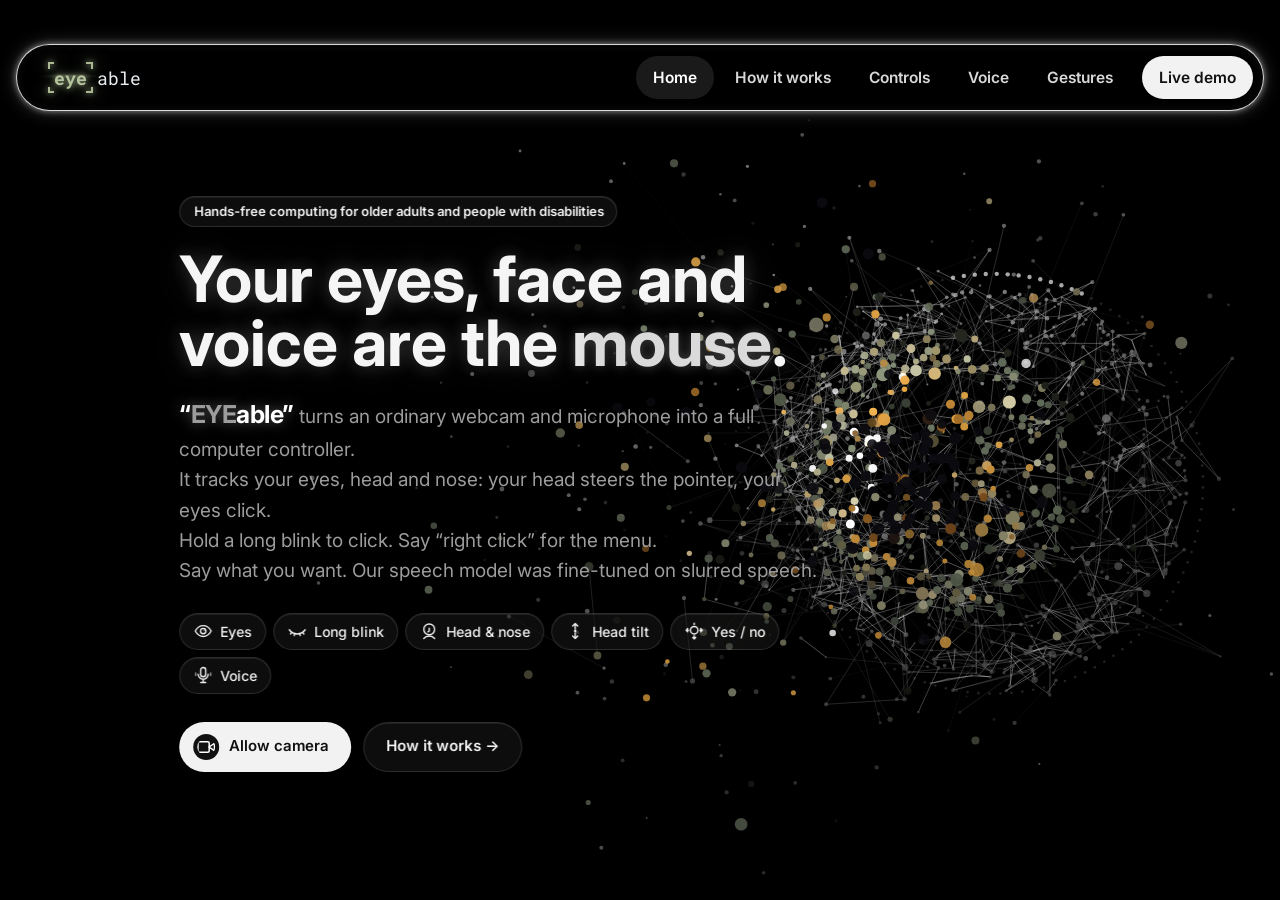
==== eyeable-frontend/eyeable-frontend/index.html @ b22844e9 "Rename the project to EYEable everywhere (code, file and folder names, scripts, docs, tests) - disey" ====
<!doctype html>
<html lang="en">
<head>
<meta charset="utf-8">
<meta name="viewport" content="width=device-width,initial-scale=1,viewport-fit=cover">
<title>eyeable</title>
<meta name="claude:viewport-fit-sides" content="cover">
<link rel="preconnect" href="https://fonts.googleapis.com">
<link rel="preconnect" href="https://fonts.gstatic.com" crossorigin>
<link rel="stylesheet" href="https://fonts.googleapis.com/css2?family=Inter:wght@400;500;600;700;800&family=Rubik:wght@700;800&family=JetBrains+Mono:wght@400;600&family=Roboto+Mono:wght@400;700&display=swap">
<link rel="stylesheet" href="css/style.css">
</head>
<body>
<template id="mascot-tpl">
<svg class="mascot" viewBox="0 0 220 240" aria-hidden="true">
  <ellipse cx="110" cy="230" rx="46" ry="7" fill="currentColor" opacity=".18"/>
  <g class="bob">
    <path d="M88 176 L80 214" stroke="var(--ink)" stroke-width="6" stroke-linecap="round" fill="none"/>
    <path d="M132 176 L140 214" stroke="var(--ink)" stroke-width="6" stroke-linecap="round" fill="none"/>
    <ellipse cx="72" cy="216" rx="16" ry="8" fill="var(--iris)"/>
    <ellipse cx="148" cy="216" rx="16" ry="8" fill="var(--iris)"/>
    <path d="M38 110 Q20 120 24 140" stroke="var(--ink)" stroke-width="6" stroke-linecap="round" fill="none"/>
    <g class="arm-r"><path d="M182 104 Q204 90 202 66" stroke="var(--ink)" stroke-width="6" stroke-linecap="round" fill="none"/><circle cx="202" cy="62" r="7" fill="var(--eyewhite)" stroke="var(--ink)" stroke-width="4"/></g>
    <circle cx="110" cy="104" r="76" fill="var(--eyewhite)" stroke="var(--ink)" stroke-width="5"/>
    <path d="M48 86 q10 4 14 14 M50 128 q12 -2 18 6 M172 82 q-10 6 -12 16 M168 132 q-10 -4 -18 4" stroke="var(--vein)" stroke-width="2.5" fill="none" stroke-linecap="round"/>
    <g class="iris">
      <circle cx="110" cy="104" r="34" fill="var(--iris)"/>
      <circle cx="110" cy="104" r="34" fill="none" stroke="var(--ink)" stroke-opacity=".25" stroke-width="3" stroke-dasharray="2 5"/>
      <circle cx="110" cy="104" r="15" fill="#0A0F1E"/>
      <circle cx="101" cy="94" r="6" fill="#fff"/>
      <circle cx="120" cy="112" r="2.5" fill="#fff" opacity=".8"/>
    </g>
    <circle cx="64" cy="150" r="9" fill="var(--vein)" opacity=".6"/>
    <circle cx="156" cy="150" r="9" fill="var(--vein)" opacity=".6"/>
    <clipPath id="CLIPID"><circle cx="110" cy="104" r="73.5"/></clipPath>
    <g clip-path="url(#CLIPID)"><rect class="lid" x="30" y="26" width="160" height="160" fill="var(--lid)"/></g>
    <path d="M68 30 q42 -26 84 0" stroke="var(--ink)" stroke-width="5" fill="none" stroke-linecap="round"/>
  </g>
</svg>
</template>

<canvas id="dotField" aria-hidden="true"></canvas>
<div class="bgimg" aria-hidden="true"><i></i><i></i><i></i><i></i><i></i><i></i></div>
<header class="top">
  <div class="wrap">
    <a class="brand" href="#intro" data-go="intro" aria-label="Eyeable home"><span class="wordmark wm2" role="img" aria-label="eyeable"><span class="wm2-eye"><i class="wc wc-tl"></i><i class="wc wc-tr"></i><i class="wc wc-bl"></i><i class="wc wc-br"></i><b>eye</b></span><span class="wm2-a">able</span></span></a>
    <nav class="pagelinks" aria-label="Pages">
      <button data-page-go="0">Home</button><button data-page-go="1">How it works</button><button data-page-go="2">Controls</button><button data-page-go="3">Voice</button><button data-page-go="4">Gestures</button>
      <button class="nav-demo" id="tab-demo" data-go="demo" aria-selected="false">Live demo</button>
    </nav>
    <button id="tab-intro" data-go="intro" hidden aria-selected="true">Introduction</button>
  </div>
</header>

<!-- ======================= SCREEN 1: INTRODUCTION ======================= -->
<canvas id="howDots" aria-hidden="true"></canvas>
<main id="intro">
  <section class="hero-band ipage" id="pg-home" data-page="0" aria-label="Home">
  <canvas id="peepCanvas" aria-hidden="true"></canvas>
  <div class="wrap hero">
    <div class="hero-grid">
      <div>
        <div class="eyebrow">Hands-free computing for older adults and people with disabilities</div>
        <h1>Your eyes, face and voice are the <em>mouse</em>.</h1>
        <p class="lead lead-lines"><span class="lead-name">&ldquo;<b>EYE</b>able&rdquo;</span> turns an ordinary webcam and microphone into a full computer controller.<br>
          It tracks your eyes, head and nose: your head steers the pointer, your eyes click.<br>
          Hold a long blink to click. Say &ldquo;right click&rdquo; for the menu.<br>
          Say what you want. Our speech model was fine-tuned on slurred speech.</p>
        <div class="modal-row" aria-label="Ways to control">
          <span class="mod"><svg viewBox="0 0 24 24" fill="none" stroke="currentColor" stroke-width="1.7" stroke-linecap="round" stroke-linejoin="round"><path d="M2.5 12S6 5.5 12 5.5 21.5 12 21.5 12 18 18.5 12 18.5 2.5 12 2.5 12Z"/><circle cx="12" cy="12" r="3.2"/><circle cx="13.2" cy="10.8" r=".9" fill="currentColor" stroke="none"/></svg>Eyes</span>
          <span class="mod"><svg viewBox="0 0 24 24" fill="none" stroke="currentColor" stroke-width="1.7" stroke-linecap="round" stroke-linejoin="round"><path d="M2.5 10.5S6 15.5 12 15.5s9.5-5 9.5-5"/><path d="M5.5 13.6 4 15.6M9 15.1l-.6 2.4M15 15.1l.6 2.4M18.5 13.6l1.5 2"/></svg>Long blink</span>
          <span class="mod"><svg viewBox="0 0 24 24" fill="none" stroke="currentColor" stroke-width="1.7" stroke-linecap="round" stroke-linejoin="round"><circle cx="12" cy="10" r="6.5"/><path d="M12 8.5v3.6l-1.4.9"/><path d="M5.5 21c1.6-2 3.8-3 6.5-3s4.9 1 6.5 3"/></svg>Head &amp; nose</span>
          <span class="mod"><svg viewBox="0 0 24 24" fill="none" stroke="currentColor" stroke-width="1.7" stroke-linecap="round" stroke-linejoin="round"><path d="M12 3v7M9 6l3-3 3 3M12 21v-7M9 18l3 3 3-3"/><circle cx="12" cy="12" r="1.6" fill="currentColor" stroke="none"/></svg>Head tilt</span>
          <span class="mod"><svg viewBox="0 0 24 24" fill="none" stroke="currentColor" stroke-width="1.7" stroke-linecap="round" stroke-linejoin="round"><circle cx="12" cy="11" r="4.5"/><path d="M5 11H2.5M4.2 9 2.4 11l1.8 2M19 11h2.5M19.8 9l1.8 2-1.8 2"/><path d="M12 2.5v1.8M12 17.7v3.8M10.3 19.9l1.7 1.6 1.7-1.6"/></svg>Yes / no</span>
          <span class="mod"><svg viewBox="0 0 24 24" fill="none" stroke="currentColor" stroke-width="1.7" stroke-linecap="round" stroke-linejoin="round"><rect x="9" y="3" width="6" height="11" rx="3"/><path d="M6 11a6 6 0 0 0 12 0M12 17v4M9 21h6"/><path d="M3 9.5v3M21 9.5v3" opacity=".6"/></svg>Voice</span>
        </div>
        <div class="cta-row">
          <button class="btn btn-primary" id="allowCam"><svg width="18" height="18" viewBox="0 0 24 24" fill="none" stroke="currentColor" stroke-width="2"><path d="M23 7l-7 5 7 5V7z"/><rect x="1" y="5" width="15" height="14" rx="2"/></svg><span id="allowCamTxt">Allow camera</span></button>
          <button class="btn btn-ghost" data-page-go="1">How it works →</button>
        </div>
      </div>

      <div class="hero-eye" id="heroEye" aria-label="Peep, the eyeable mascot: an iris made of coloured dots that follows your pointer"></div>
    </div>
  </div>
  </section>

  <section class="ipage" id="pg-how" data-page="1" aria-label="How it works" hidden>
    <div class="wrap ipage-in">
      <span class="ipage-num label">02 / 05 · How it works</span>

    <div class="how-grid" id="howGrid">
      <div class="how-left">
        <div class="sec-head">
          <h2>How eye tracking works with a normal webcam</h2>
          <p>No special hardware. In every webcam frame eyeable tracks your eyes, head and nose. Your head steers the pointer like a mouse, your eyes click and confirm, and optional eye-pull and nose-assist modes help it travel. A long, deliberate blink clicks; ordinary blinks are ignored.</p>
        </div>
        <div class="lab-viz" id="howLab">
          <span class="label" style="color:inherit;opacity:.7">Try it · move your mouse over this panel</span>
          <svg class="eye-svg" id="labEye" viewBox="0 0 440 220" aria-label="3D eye diagram that follows your pointer">
            <defs>
              <clipPath id="eyeClip"><path d="M44 112 Q220 -34 398 112 Q220 246 44 112Z"/></clipPath>
              <radialGradient id="eyeBall" cx="50%" cy="45%" r="60%"><stop offset="0" stop-color="#1b1d1c"/><stop offset=".6" stop-color="#0b0c0c"/><stop offset="1" stop-color="#030303"/></radialGradient>
              <radialGradient id="irisFill" cx="50%" cy="50%" r="50%">
                <stop offset="0" stop-color="#1a0f08"/><stop offset=".3" stop-color="#24150b"/><stop offset=".34" stop-color="#6e441a"/><stop offset=".41" stop-color="#9c6a27"/><stop offset=".48" stop-color="#c38f3e"/><stop offset=".55" stop-color="#8e8a5a"/><stop offset=".64" stop-color="#7f8a70"/><stop offset=".82" stop-color="#6a755f"/><stop offset=".93" stop-color="#4d5446"/><stop offset="1" stop-color="#22261f"/>
              </radialGradient>
              <radialGradient id="irisShade" cx="38%" cy="32%" r="72%"><stop offset="0" stop-color="#fff" stop-opacity=".12"/><stop offset=".6" stop-color="#fff" stop-opacity="0"/><stop offset="1" stop-color="#000" stop-opacity=".22"/></radialGradient>
              <filter id="glowW" x="-20%" y="-40%" width="140%" height="180%"><feGaussianBlur stdDeviation="2.4" result="b"/><feMerge><feMergeNode in="b"/><feMergeNode in="SourceGraphic"/></feMerge></filter>
              <filter id="glowI" x="-50%" y="-50%" width="200%" height="200%"><feGaussianBlur stdDeviation="7" result="b"/><feComponentTransfer in="b" result="b2"><feFuncA type="linear" slope=".7"/></feComponentTransfer><feMerge><feMergeNode in="b2"/><feMergeNode in="SourceGraphic"/></feMerge></filter>
            </defs>
            <path d="M44 112 Q220 -34 398 112 Q220 246 44 112Z" fill="url(#eyeBall)"/>
            <g clip-path="url(#eyeClip)">
              <g id="labMeridians" fill="none" stroke="rgba(205,228,220,.55)" stroke-width="1.2"></g>
              <g id="labIrisWrap" filter="url(#glowI)">
                <g id="labIris">
                  <circle r="56" fill="url(#irisFill)"/>
                  <g id="labFibers"></g>
                  <path id="labCollar" fill="none" stroke="rgba(214,152,60,.9)" stroke-width="2.2" stroke-linejoin="round"/>
                  <circle r="54" fill="none" stroke="#1c1e18" stroke-width="4"/>
                  <circle r="56" fill="url(#irisShade)"/>
                  <circle id="labPupil" r="19" fill="#060608"/>
                </g>
              </g>
              <circle id="labGlint" r="11" fill="#fff" filter="url(#glowW)"/>
              
            </g>
            <path d="M44 112 L26 103 L30 121 Z" fill="none" stroke="#F4F4F0" stroke-width="1.6" stroke-linejoin="round" filter="url(#glowW)"/>
            <path d="M44 112 Q220 -34 398 112 Q220 246 44 112Z" fill="none" stroke="#F7F5EE" stroke-width="2.4" stroke-linejoin="round" filter="url(#glowW)"/>
            <circle cx="44" cy="112" r="4.5" fill="#F0A94B"/><circle cx="398" cy="112" r="4.5" fill="#F0A94B"/>
            <line x1="44" y1="112" x2="398" y2="112" stroke="#F0A94B" stroke-width="1" stroke-dasharray="3 6" opacity=".35"/>
            <circle id="labCenter" cx="221" cy="112" r="3.5" fill="#F0A94B"/>
            <text x="44" y="160" fill="#F0A94B" font-size="11" font-family="JetBrains Mono, monospace" text-anchor="middle" opacity=".85">corner 33</text>
            <text x="398" y="160" fill="#F0A94B" font-size="11" font-family="JetBrains Mono, monospace" text-anchor="middle" opacity=".85">corner 133</text>
          </svg>
          <div class="readout">
            <div>iris offset x<b id="roX">+0.00</b></div>
            <div>iris offset y<b id="roY">+0.00</b></div>
            <div>screen point<b id="roP">960, 540</b></div>
          </div>
                </div>
        <div class="how-back"><button class="btn btn-ghost" data-page-go="0">← Back</button></div>
      </div>
      <svg class="how-wires" id="howWires" aria-hidden="true"></svg>
      <div class="how-right">
        <div class="steps" id="howSteps">
          <div class="step"><span class="n">01</span><div><h3>Find the face</h3><p>Each webcam frame is scanned for a face and 478 landmark points, including the eyes, nose and mouth.</p></div></div>
          <div class="step"><span class="n">02</span><div><h3>Measure eyes, head and nose</h3><p>The iris centre is compared with the eye corners. The turn of your head and the tip of your nose are compared with your own resting face.</p></div></div>
          <div class="step"><span class="n">03</span><div><h3>Calibrate in 2 seconds</h3><p>When the camera first sees you, the pointer jumps to the middle of the screen: look at it for a moment. eyeable learns where &ldquo;straight ahead&rdquo; is for your head and eyes. Say &ldquo;calibrate&rdquo; to do it again.</p></div></div>
          <div class="step"><span class="n">04</span><div><h3>Point, blink and act</h3><p>Your head steers the pointer: small turns aim finely, quick turns go far. Optional modes let your eyes pull it toward where you look, or your nose carry it to the screen edges. A filter smooths jitter and small wobbles, and eyeable moves the real mouse. A long blink clicks exactly where the pointer is.</p></div></div>
        </div>
        <div class="how-next"><button class="btn btn-ghost" data-page-go="2">Controls →</button></div>
      </div>
    </div>
    </div>
  </section>

  <section class="ipage" id="pg-controls" data-page="2" aria-label="Controls" hidden>
    <div class="wrap ipage-in">
      <span class="ipage-num label">03 / 05 · Controls</span>

    <div class="sec-head">
      <h2>Six ways to control.<br>Zero hands.</h2>
      <p>Use whichever your body allows. Every input can be switched on or off. Clicking by holding still (dwell) is there too, switched off by default.</p>
    </div>
    <div class="inputs acc" id="ctlAcc">
      <article class="inp" tabindex="0" data-i="0"><img class="inp-img" alt="" src="assets/ctl-look.jpg"><span class="inp-n">01</span><div class="ico"><svg width="24" height="24" viewBox="0 0 24 24" fill="none" stroke="currentColor" stroke-width="2" stroke-linecap="round" stroke-linejoin="round"><path d="M2.5 12S6 5.5 12 5.5 21.5 12 21.5 12 18 18.5 12 18.5 2.5 12 2.5 12Z"/><circle cx="12" cy="12" r="3.2"/><circle cx="13.2" cy="10.8" r=".9" fill="currentColor" stroke="none"/></svg></div><div class="inp-body"><h3>Look</h3><span class="does">Moves the pointer</span><p>Your head steers the pointer like a mouse: small turns aim finely, quick turns go far. Optional helpers let your eyes pull it toward where you look, or your nose carry it to the screen edges.</p><span class="spec">head pose · optional eye pull &amp; nose assist · 30 fps</span></div><div class="inp-idle"><b>Look</b><small>Moves the pointer</small></div><span class="inp-v">Look</span><div class="inp-big" aria-hidden="true"><svg width="24" height="24" viewBox="0 0 24 24" fill="none" stroke="currentColor" stroke-width="2" stroke-linecap="round" stroke-linejoin="round"><path d="M2.5 12S6 5.5 12 5.5 21.5 12 21.5 12 18 18.5 12 18.5 2.5 12 2.5 12Z"/><circle cx="12" cy="12" r="3.2"/><circle cx="13.2" cy="10.8" r=".9" fill="currentColor" stroke="none"/></svg></div></article>
      <article class="inp" tabindex="0" data-i="1"><img class="inp-img" alt="" src="assets/ctl-blink.jpg"><span class="inp-n">02</span><div class="ico"><svg width="24" height="24" viewBox="0 0 24 24" fill="none" stroke="currentColor" stroke-width="2" stroke-linecap="round" stroke-linejoin="round"><path d="M2.5 10.5S6 15.5 12 15.5s9.5-5 9.5-5"/><path d="M5.5 13.6 4 15.6M9 15.1l-.6 2.4M15 15.1l.6 2.4M18.5 13.6l1.5 2"/></svg></div><div class="inp-body"><h3>Long blink</h3><span class="does">Left click</span><p>Close both eyes for about half a second and it clicks exactly where the pointer is. Ordinary blinks and winks never click. Or say &ldquo;click&rdquo; and it snaps onto the nearest button.</p><span class="spec">both eyes · 0.4 – 1.6 s · normal blinks ignored</span></div><div class="inp-idle"><b>Long blink</b><small>Left click</small></div><span class="inp-v">Long blink</span><div class="inp-big" aria-hidden="true"><svg width="24" height="24" viewBox="0 0 24 24" fill="none" stroke="currentColor" stroke-width="2" stroke-linecap="round" stroke-linejoin="round"><path d="M2.5 10.5S6 15.5 12 15.5s9.5-5 9.5-5"/><path d="M5.5 13.6 4 15.6M9 15.1l-.6 2.4M15 15.1l.6 2.4M18.5 13.6l1.5 2"/></svg></div></article>
      <article class="inp a" tabindex="0" data-i="2"><img class="inp-img" alt="" src="assets/ctl-mouth.jpg"><span class="inp-n">03</span><div class="ico"><svg width="24" height="24" viewBox="0 0 24 24" fill="none" stroke="currentColor" stroke-width="2" stroke-linecap="round" stroke-linejoin="round"><path d="M4 12c2.5-2.5 5.2-3.5 8-3.5s5.5 1 8 3.5c-2.5 3-5.2 4.5-8 4.5S6.5 15 4 12Z"/><path d="M7 12h10"/></svg></div><div class="inp-body"><h3>Mouth</h3><span class="does">Right click</span><p>Say &ldquo;right click&rdquo;. Opening and closing your mouth can right-click too: it's optional, because talking can set it off.</p><span class="spec">voice · mouth 0.3 – 1.5 s (optional)</span></div><div class="inp-idle"><b>Mouth</b><small>Right click</small></div><span class="inp-v">Mouth</span><div class="inp-big" aria-hidden="true"><svg width="24" height="24" viewBox="0 0 24 24" fill="none" stroke="currentColor" stroke-width="2" stroke-linecap="round" stroke-linejoin="round"><path d="M4 12c2.5-2.5 5.2-3.5 8-3.5s5.5 1 8 3.5c-2.5 3-5.2 4.5-8 4.5S6.5 15 4 12Z"/><path d="M7 12h10"/></svg></div></article>
      <article class="inp" tabindex="0" data-i="3"><img class="inp-img" alt="" src="assets/ctl-updown.jpg"><span class="inp-n">04</span><div class="ico"><svg width="24" height="24" viewBox="0 0 24 24" fill="none" stroke="currentColor" stroke-width="2" stroke-linecap="round" stroke-linejoin="round"><path d="M12 3v7M9 6l3-3 3 3M12 21v-7M9 18l3 3 3-3"/><circle cx="12" cy="12" r="1.6" fill="currentColor" stroke="none"/></svg></div><div class="inp-body"><h3>Head tilt</h3><span class="does">Scroll</span><p>Tilt your head toward a shoulder and hold to scroll a step (left = up, right = down). Or say &ldquo;scroll&rdquo;, then lift or lower your chin: the further you move, the faster it scrolls.</p><span class="spec">tilt 18° held 0.4 s · chin in scroll mode</span></div><div class="inp-idle"><b>Head tilt</b><small>Scroll</small></div><span class="inp-v">Head tilt</span><div class="inp-big" aria-hidden="true"><svg width="24" height="24" viewBox="0 0 24 24" fill="none" stroke="currentColor" stroke-width="2" stroke-linecap="round" stroke-linejoin="round"><path d="M12 3v7M9 6l3-3 3 3M12 21v-7M9 18l3 3 3-3"/><circle cx="12" cy="12" r="1.6" fill="currentColor" stroke="none"/></svg></div></article>
      <article class="inp a" tabindex="0" data-i="4"><img class="inp-img" alt="" src="assets/ctl-nod.jpg"><span class="inp-n">05</span><div class="ico"><svg width="24" height="24" viewBox="0 0 24 24" fill="none" stroke="currentColor" stroke-width="2" stroke-linecap="round" stroke-linejoin="round"><circle cx="12" cy="11" r="4.5"/><path d="M5 11H2.5M4.2 9 2.4 11l1.8 2M19 11h2.5M19.8 9l1.8 2-1.8 2"/><path d="M12 2.5v1.8M12 17.7v3.8M10.3 19.9l1.7 1.6 1.7-1.6"/></svg></div><div class="inp-body"><h3>Yes &amp; no</h3><span class="does">Answer questions</span><p>Blink or raise your eyebrows for yes, shake your head for no. Risky actions always ask first; no answer in 12 s counts as no.</p><span class="spec">brows 0.25 s · shake swings ≈ 14° · 12 s to answer</span></div><div class="inp-idle"><b>Yes &amp; no</b><small>Answer questions</small></div><span class="inp-v">Yes &amp; no</span><div class="inp-big" aria-hidden="true"><svg width="24" height="24" viewBox="0 0 24 24" fill="none" stroke="currentColor" stroke-width="2" stroke-linecap="round" stroke-linejoin="round"><circle cx="12" cy="11" r="4.5"/><path d="M5 11H2.5M4.2 9 2.4 11l1.8 2M19 11h2.5M19.8 9l1.8 2-1.8 2"/><path d="M12 2.5v1.8M12 17.7v3.8M10.3 19.9l1.7 1.6 1.7-1.6"/></svg></div></article>
      <article class="inp v" tabindex="0" data-i="5"><img class="inp-img" alt="" src="assets/ctl-speak.jpg"><span class="inp-n">06</span><div class="ico"><svg width="24" height="24" viewBox="0 0 24 24" fill="none" stroke="currentColor" stroke-width="2" stroke-linecap="round" stroke-linejoin="round"><rect x="9" y="3" width="6" height="11" rx="3"/><path d="M6 11a6 6 0 0 0 12 0M12 17v4M9 21h6"/><path d="M3 9.5v3M21 9.5v3" opacity=".6"/></svg></div><div class="inp-body"><h3>Speak</h3><span class="does">Commands &amp; typing</span><p>&ldquo;Click Send&rdquo;, &ldquo;scroll down&rdquo;, &ldquo;start dictation&rdquo;. Always listening, no button to hold. Only your own voice counts.</p><span class="spec">faster-whisper · runs on the laptop</span></div><div class="inp-idle"><b>Speak</b><small>Commands &amp; typing</small></div><span class="inp-v">Speak</span><div class="inp-big" aria-hidden="true"><svg width="24" height="24" viewBox="0 0 24 24" fill="none" stroke="currentColor" stroke-width="2" stroke-linecap="round" stroke-linejoin="round"><rect x="9" y="3" width="6" height="11" rx="3"/><path d="M6 11a6 6 0 0 0 12 0M12 17v4M9 21h6"/><path d="M3 9.5v3M21 9.5v3" opacity=".6"/></svg></div></article>
    </div>
    <div class="ctl-nav"><button class="btn btn-ghost" data-page-go="1">← Back</button><button class="btn btn-ghost" data-page-go="3">Voice →</button></div>
    </div>
  </section>

  <section class="ipage" id="pg-voice" data-page="3" aria-label="Voice" hidden>
    <div class="wrap ipage-in">
      <span class="ipage-num label">04 / 05 · Voice</span>

    <div class="sec-head">
      <h2>Speech others find hard to follow.<br>Understood.</h2>
      <p>Standard Whisper gets 41% of words wrong on slurred (dysarthric) speech. So we taught it to listen better.</p>
    </div>
    <div class="vx">
      <div class="vx-live" id="vxLive">
        <div class="vx-top"><span class="vx-dot"></span><span class="label">Listening · English</span><span class="vx-idx label" id="vxIdx">01 / 05</span></div>
        <canvas class="vx-wave" id="vxWave" aria-hidden="true"></canvas>
        <div class="vx-flow" aria-live="polite">
          <div class="vx-heard"><small class="label">Whisper heard</small><span id="vxHeard">&nbsp;</span></div>
          <div class="vx-line" id="vxLine"><i></i></div>
          <div class="vx-meant" id="vxMeantBox"><small class="label">Understood</small><span id="vxMeant">&nbsp;</span></div>
          <span class="vx-conf" id="vxConf">0%</span>
        </div>
        <div class="vx-ask" id="vxAsk"><span>Real mishearing from our testing</span><em>fixed</em></div>
      </div>
      <div class="vx-feats">
        <div class="vf"><span class="vf-n">01</span><div><h3>Fine-tuned on dysarthric speech</h3><p>Whisper large-v3-turbo, trained on the TORGO database.</p></div></div>
        <div class="vf"><span class="vf-n">02</span><div><h3>Errors cut by more than half</h3><p><b>41.4% &rarr; 19.4%</b> word errors on 2 unseen speakers.</p></div></div>
        <div class="vf"><span class="vf-n">03</span><div><h3>Time to speak</h3><p>Pause up to 4 s. Nothing is typed until you say yes or blink.</p></div></div>
        <div class="vf"><span class="vf-n">04</span><div><h3>Forgiving commands</h3><p>About 60 commands, many ways to say each.</p></div></div>
        <div class="vf"><span class="vf-n">05</span><div><h3>Only your voice</h3><p>Counts only when the camera sees your mouth move.</p></div></div>
        <div class="vf"><span class="vf-n">06</span><div><h3>Your own voice, optionally</h3><p>Record about 150 phrases to adapt it. Stays on your PC.</p></div></div>
      </div>
    </div>
    <p class="gnote vx-note"><b>Details and limits:</b> sentences 27.3% &rarr; 13.8%, single words 74.8% &rarr; 32.6%, mildly affected speaker 15.3% &rarr; 3.6%; typical speech 1.98% &rarr; 2.01%. A research result on 2 test speakers, not a clinical claim: TORGO speakers read the same prompts, so the sentence wording (not the voices) appeared in training, and the check on brand-new sentences had only 5 sentences, too few to judge. TORGO&rsquo;s licence keeps the tuned model on our PC, so the public download uses standard Whisper. English only for now; Vietnamese is a future goal.</p>
    <div class="vx-nav"><button class="btn btn-ghost" data-page-go="2">← Back</button><button class="btn btn-ghost" data-page-go="4">Gestures →</button></div>
    </div>
  </section>

  <section class="ipage" id="pg-gestures" data-page="4" aria-label="Gestures" hidden>
    <div class="wrap ipage-in">
      <span class="ipage-num label">05 / 05 · Gestures</span>

    <div class="sec-head">
      <h2>Gesture map.<br>One move, one action.</h2>
      <p>Everything runs on your laptop. Nothing is saved, except a voice pack you choose to record.</p>
    </div>
    <div class="gx">
      <div class="gx-list" role="tablist" aria-label="Gestures">
        <button class="gr on" type="button" data-g="0" aria-selected="true"><span class="gr-n">01</span><span class="gr-do">Turn your head</span><span class="gr-tag">Move pointer</span><template>Like a mouse: small turns aim finely, quick turns go far. Optional eye pull and nose assist. Set by a one-look calibration.</template></button>
        <button class="gr" type="button" data-g="1" aria-selected="false"><span class="gr-n">02</span><span class="gr-do">Hold a long blink</span><span class="gr-tag">Left click · exact spot</span><template>Eyes shut <b>0.4 – 1.6 s</b>. Normal blinks never click.</template></button>
        <button class="gr" type="button" data-g="2" aria-selected="false"><span class="gr-n">03</span><span class="gr-do">Raise your eyebrows</span><span class="gr-tag">Yes</span><template>Answers a waiting question. Not a click.</template></button>
        <button class="gr" type="button" data-g="3" aria-selected="false"><span class="gr-n">04</span><span class="gr-do">Shake your head</span><span class="gr-tag">No · cancel</span><template>Two quick swings of about <b>14°</b>. Cancels a question.</template></button>
        <button class="gr" type="button" data-g="4" aria-selected="false"><span class="gr-n">05</span><span class="gr-do">Tilt toward a shoulder</span><span class="gr-tag">Scroll · one step</span><template>About <b>18°</b>, held <b>0.4 s</b>. Left scrolls up, right scrolls down.</template></button>
        <button class="gr" type="button" data-g="5" aria-selected="false"><span class="gr-n">06</span><span class="gr-do">Say &ldquo;scroll&rdquo;, then chin up / down</span><span class="gr-tag">Scroll · smooth</span><template>Move further to scroll faster. Say &ldquo;stop&rdquo; to end.</template></button>
        <button class="gr" type="button" data-g="6" aria-selected="false"><span class="gr-n">07</span><span class="gr-do">Say &ldquo;click&rdquo;</span><span class="gr-tag">Left click · snaps</span><template><b>UI-Venus 1.5</b> snaps the click to the nearest button within <b>150 px</b>.</template></button>
        <button class="gr" type="button" data-g="7" aria-selected="false"><span class="gr-n">08</span><span class="gr-do">Say &ldquo;click Send&rdquo;</span><span class="gr-tag">Find &amp; click · asks first</span><template><b>UI-Venus 1.5</b> finds the button, then you confirm.</template></button>
        <button class="gr" type="button" data-g="8" aria-selected="false"><span class="gr-n">09</span><span class="gr-do">Say &ldquo;right click&rdquo;</span><span class="gr-tag">Right click</span><template>Opening and closing your mouth works too (off by default).</template></button>
        <button class="gr" type="button" data-g="9" aria-selected="false"><span class="gr-n">10</span><span class="gr-do">Rest the pointer on a button</span><span class="gr-tag">Left click · optional</span><template>Dwell of <b>1.0 s</b>, off by default.</template></button>
        <button class="gr" type="button" data-g="10" aria-selected="false"><span class="gr-n">11</span><span class="gr-do">Say &ldquo;pause&rdquo; / &ldquo;resume&rdquo;</span><span class="gr-tag">Stop · restart</span><template>While paused, only &ldquo;resume&rdquo; and &ldquo;quit&rdquo; work.</template></button>
      </div>
      <div class="gx-panel" role="tabpanel">
        <div class="gx-head">
          <span class="gx-n" id="gxN">01</span>
          <div class="gx-do"><small class="label">You do</small><h3 id="gxDo">Turn your head</h3></div>
          <div class="gx-res"><small class="label">Computer does</small><b id="gxRes">Move pointer</b></div>
        </div>
        <div class="gx-mid">
          <div class="gx-img"><img id="gxImg" alt=""></div>
          <div class="gx-scope">
            <div class="gx-sl"><span class="label" id="gxSig">head turn</span><span class="gx-live"><i></i>live signal</span></div>
            <canvas id="gxCv" aria-hidden="true"></canvas>
          </div>
        </div>
        <div class="gx-how"><small class="label">How it&rsquo;s detected</small><p id="gxHow">Like a mouse: small turns aim finely, quick turns go far. Optional eye pull and nose assist. Set by a one-look calibration.</p></div>
      </div>
    </div>
    <div class="gx-foot">
      <button class="btn btn-ghost" data-page-go="3">← Back</button>
      <p class="gnote"><b>Honest limits:</b> a webcam is less precise than a dedicated eye tracker · not yet tested with people who have motor or speech disabilities · blink settings are tuned to one person&rsquo;s face · the speech research model isn&rsquo;t in the download · the full version needs a 16 GB NVIDIA GPU · English only · Windows only for now.</p>
    </div>
    <div class="gx-cta">
      <div class="mascot-slot"></div>
      <h2>Ready? See it open YouTube, search and send an email without a single touch.</h2>
      <button class="btn btn-primary" data-go="demo">Open the live demo →</button>
    </div>
    <p class="gx-credits"><b>Credits:</b> built at Gator Hack V, UF AI Days 2026, by Khang, Khoi, Khoa, Hung and Nhi. Speech data: TORGO (Rudzicz, Namasivayam &amp; Wolff, 2012, University of Toronto; academic, non-profit use) and LibriSpeech (Panayotov et al., 2015, CC BY 4.0). Models: Whisper (OpenAI, MIT) via faster-whisper, MediaPipe Face Landmarker (Google, Apache 2.0), UI-Venus 1.5 (Ant Group), Qwen2.5 (Alibaba Qwen). Our code is MIT licensed.</p>
    <img id="gxBlinkSrc" hidden alt="" src="assets/ctl-blink.jpg">
    </div>
  </section>

</main>

<!-- ======================= SCREEN 2: LIVE DEMO ======================= -->
<main id="demo" hidden>
  <div class="wrap ws">
    <div class="ws-grid">
      <aside class="rail">
        <section class="card">
          <div class="card-h"><h3>Camera</h3><button class="mini-btn" id="demoCamBtn">Allow camera</button></div>
          <div class="cam" id="camBox">
            <canvas id="camCanvas" width="480" height="360"></canvas>
            <img id="camLive" alt="Your webcam, from the engine" hidden>
            <video id="camVideo" playsinline muted></video>
            <span class="rec" id="camRec">TRACKING · 640×480</span>
            <span class="cam-src" id="camSrc">source: simulated face</span>
          </div>
        </section>

        <!-- Hidden on purpose, not deleted: js/app.js still draws and wires these (signal chart, simulate buttons,
             detected signals, voice commands, settings, guided demos). Remove them together with the code that uses them. -->
        <div id="legacy" hidden>
        <div class="demos" id="demoBar">
            <span class="label">Guided demos</span>
            <button class="demo-btn" data-demo="youtube">▶ Open YouTube &amp; search <span class="dur">eyes + brows + voice</span></button>
            <button class="demo-btn" data-demo="mail">✉ Write an email <span class="dur">voice + confirm</span></button>
            <button class="demo-btn" data-demo="google">🔍 Google search <span class="dur">on-screen keys + scroll</span></button>
          </div>
          <div class="running" id="runBar" hidden><span class="label" style="color:inherit;opacity:.7">Demo</span><span class="stepTxt" id="stepTxt">Starting…</span><button id="stopDemo">Stop</button></div>
          <div class="plot-wrap"><canvas id="plot" width="660" height="420" aria-label="Live signal chart for brow, mouth, pitch and yaw"></canvas></div>
          <div class="sim-row rail-off">
            <span class="label">Simulate</span>
            <button id="sBrow" title="Eyebrows up 0.3 → left click, snapped to the nearest button">⌒ Brow</button>
            <button id="sMouth" title="Mouth open 0.5 s → right click">◯ Mouth</button>
            <button id="sTiltL" title="Lift your chin and hold → scroll up">↑ Head up</button>
            <button id="sTiltR" title="Lower your chin and hold → scroll down">↓ Head down</button>
            <button id="sShake" title="Head shake ±15° → no / cancel">↔ Shake</button>
            <button id="sNod" title="Nod 12° → yes (while dictating)">↧ Nod</button>
            <button id="sNat" title="Normal blink → ignored, never clicks">Blink (ignored)</button>
          </div>
          <dl class="cam-legend rail-off">
            <div><dt>brow</dt><dd>eyebrow raise above your resting face. Over 0.25 = click</dd></div>
            <div><dt>mouth</dt><dd>mouth opening. Open 0.3 – 1.5 s, then close = right click</dd></div>
            <div><dt>pitch</dt><dd>head up / down. Held = scroll, a quick small nod = yes</dd></div>
            <div><dt>yaw</dt><dd>head turn left / right. A big swing = shake (no)</dd></div>
          </dl>
<section class="card rail-off">
          <div class="card-h"><h3>Detected signals</h3><span class="label" id="clock">00:00</span></div>
          <div class="signals">
            <div class="sig" id="sigGaze"><svg viewBox="0 0 24 24" fill="none" stroke="currentColor" stroke-width="2" stroke-linecap="round" stroke-linejoin="round"><path d="M2.5 12S6 5.5 12 5.5 21.5 12 21.5 12 18 18.5 12 18.5 2.5 12 2.5 12Z"/><circle cx="12" cy="12" r="3.2"/><circle cx="13.2" cy="10.8" r=".9" fill="currentColor" stroke="none"/></svg><b>Gaze</b><small id="gazeXY">0, 0</small></div>
            <div class="sig" id="sigBlink"><svg viewBox="0 0 24 24" fill="none" stroke="currentColor" stroke-width="2" stroke-linecap="round" stroke-linejoin="round"><path d="M4 8.5c2-2.2 4.6-2.6 7-1.2M13 7.3c2.4-1.4 5-1 7 1.2"/><path d="M3 14s3-4 9-4 9 4 9 4-3 4-9 4-9-4-9-4Z"/><circle cx="12" cy="14" r="2"/></svg><b>Brow</b><small>left click</small></div>
            <div class="sig r" id="sigShake"><svg viewBox="0 0 24 24" fill="none" stroke="currentColor" stroke-width="2" stroke-linecap="round" stroke-linejoin="round"><path d="M4 12c2.5-2.5 5.2-3.5 8-3.5s5.5 1 8 3.5c-2.5 3-5.2 4.5-8 4.5S6.5 15 4 12Z"/><path d="M7 12h10"/></svg><b>Mouth</b><small>right click</small></div>
            <div class="sig" id="sigTilt"><svg viewBox="0 0 24 24" fill="none" stroke="currentColor" stroke-width="2" stroke-linecap="round" stroke-linejoin="round"><path d="M12 3v7M9 6l3-3 3 3M12 21v-7M9 18l3 3 3-3"/><circle cx="12" cy="12" r="1.6" fill="currentColor" stroke="none"/></svg><b>Head ↕</b><small>scroll</small></div>
            <div class="sig" id="sigNod"><svg viewBox="0 0 24 24" fill="none" stroke="currentColor" stroke-width="2" stroke-linecap="round" stroke-linejoin="round"><circle cx="12" cy="10" r="4.5"/><path d="M4 10H2M20 10h2M12 17v4M10 19.5l2 2 2-2"/></svg><b>Nod / shake</b><small>yes / no</small></div>
            <div class="sig v" id="sigVoice"><svg viewBox="0 0 24 24" fill="none" stroke="currentColor" stroke-width="2" stroke-linecap="round" stroke-linejoin="round"><rect x="9" y="3" width="6" height="11" rx="3"/><path d="M5 11a7 7 0 0 0 14 0M12 18v3"/></svg><b>Voice</b><small>command</small></div>
          </div>
          <div class="gest-btns">
            <button id="bBrow">Brow<span class="kbd">B</span></button>
            <button id="bMouth">Mouth<span class="kbd">M</span></button>
            <button id="bTiltL">Up<span class="kbd">↑</span></button>
            <button id="bTiltR">Down<span class="kbd">↓</span></button>
            <button id="bShake">Shake<span class="kbd">H</span></button>
          </div>
        </section>

        <section class="card voice-card">
          <div class="card-h"><h3>Voice commands</h3><span class="label">always listening</span></div>
          <div class="mic-row">
            <button class="mic" id="mic" aria-label="Try a voice command"><svg width="24" height="24" viewBox="0 0 24 24" fill="none" stroke="currentColor" stroke-width="2"><rect x="9" y="3" width="6" height="11" rx="3"/><path d="M5 11a7 7 0 0 0 14 0M12 18v3"/></svg></button>
            <canvas class="wave" id="wave" width="460" height="92"></canvas>
          </div>
          <div class="vt">
            <div class="ln"><span class="label">Heard</span><span class="heardTxt" id="heardTxt">Listening… just speak (click the mic to try an example).</span></div>
            <div class="ln"><span class="label">Understood</span><span class="meantTxt" id="meantTxt">–</span></div>
          </div>
          <div class="confirm-q" id="confirmQ" hidden><span class="cq-txt" id="cqTxt">Send the email?</span><span class="cq-t" id="cqT">12 s</span><button type="button" id="cqYes">Yes</button><button type="button" id="cqNo">No</button><small>blink or say &ldquo;yes&rdquo; · shake or say &ldquo;no&rdquo;</small></div>
          <form class="vin" id="vform"><input id="vinput" placeholder="Or type what you'd say, slurred is fine" autocomplete="off"><button type="submit">Say</button></form>
          <div class="chips" id="chips"></div>
        </section>

        <section class="card set rail-off">
          <div class="card-h" style="margin:0"><h3>Settings</h3><button class="mini-btn" id="calibBtn">Calibrate · 1 look</button></div>
          <div class="tg"><span id="l1">Eyebrow raise to click</span><button class="sw" role="switch" aria-checked="true" aria-labelledby="l1" id="swBrow"></button></div>
          <div class="tg"><span id="l3">Open mouth for right click</span><button class="sw" role="switch" aria-checked="true" aria-labelledby="l3" id="swMouth"></button></div>
          <div class="tg"><span id="l5">Head tilt to scroll</span><button class="sw" role="switch" aria-checked="true" aria-labelledby="l5" id="swTilt"></button></div>
          <div class="tg"><span id="l4">Click by holding still (dwell)</span><button class="sw" role="switch" aria-checked="false" aria-labelledby="l4" id="swDwell"></button></div>
          <div class="range"><label for="dwellMs">Dwell time <output id="dwellOut">1000 ms</output></label><input type="range" id="dwellMs" min="500" max="2000" step="100" value="1000"></div>
          <div class="range"><label for="steady">Pointer steadiness <output id="steadyOut">70%</output></label><input type="range" id="steady" min="0" max="95" step="5" value="70"></div>
        </section>
              </div>
      </aside>

      <section class="main">
        <div class="statusbar">
          <span class="pill" id="trackPill"><span class="dot"></span><span id="trackTxt">Tracking</span></span>
          <span class="pill">Pointer <b id="accTxt" style="font-family:var(--f-mono)">simulated</b></span>
          <span class="grow"></span>
          <button class="mini-btn" id="pauseBtn">Pause <span class="kbd">P</span></button>
        </div>
        <div class="monitor-scroll">
          <div class="monitor">
            <div class="screen" id="screen">
              <div class="wall-glow"></div>
              <div class="dicons">
                <button class="dicon" data-act="open:browser"><span class="ai br" id="icoBr"></span>Chrome</button>
                <button class="dicon" data-act="open:youtube"><span class="ai vt"></span>YouTube</button>
                <button class="dicon" data-act="open:mail"><span class="ai ml"></span>Mail</button>
                <button class="dicon" data-act="toast:This PC"><span class="ai fx"></span>This PC</button>
                <button class="dicon" data-act="toast:Recycle Bin is empty"><span class="ai rb"></span>Recycle Bin</button>
              </div>

              <div class="win" id="winBrowser" hidden>
                <div class="titlebar">
                  <div class="tabs-row"><div class="wtab"><span class="fav" id="tabFav"></span><span id="tabTitle">New Tab</span><i class="wtab-x" aria-hidden="true"><svg viewBox="0 0 24 24" fill="none" stroke="currentColor" stroke-width="1.8" stroke-linecap="round" stroke-linejoin="round" ><path d="M7 7l10 10M17 7L7 17"/></svg></i></div><i class="wtab-new" aria-hidden="true"><svg viewBox="0 0 24 24" fill="none" stroke="currentColor" stroke-width="1.8" stroke-linecap="round" stroke-linejoin="round" ><path d="M12 6v12M6 12h12"/></svg></i></div>
                  <div class="wbtns"><button class="wbtn" data-act="min:browser">—</button><button class="wbtn">▢</button><button class="wbtn x" data-act="close:browser">✕</button></div>
                </div>
                <div class="toolbar">
                  <button class="nb" data-act="back" aria-label="Back">←</button>
                  <button class="nb" data-act="fwd" aria-label="Forward">→</button>
                  <button class="nb" data-act="reload" aria-label="Reload">↻</button>
                  <div class="omni"><svg width="13" height="13" viewBox="0 0 24 24" fill="none" stroke="#5f6368" stroke-width="2"><rect x="4" y="11" width="16" height="10" rx="2"/><path d="M8 11V7a4 4 0 0 1 8 0v4"/></svg><span id="omni">google.com</span><i class="omni-star" aria-hidden="true"><svg viewBox="0 0 24 24" fill="none" stroke="currentColor" stroke-width="1.8" stroke-linecap="round" stroke-linejoin="round" ><path d="M12 3.6l2.6 5.3 5.8.8-4.2 4.1 1 5.8-5.2-2.7-5.2 2.7 1-5.8-4.2-4.1 5.8-.8z"/></svg></i></div><span class="tb-prof" aria-hidden="true">A</span><i class="tb-dots" aria-hidden="true"><svg viewBox="0 0 24 24" fill="none" stroke="currentColor" stroke-width="1.8" stroke-linecap="round" stroke-linejoin="round" ><circle cx="12" cy="5.5" r="1.2" fill="currentColor"/><circle cx="12" cy="12" r="1.2" fill="currentColor"/><circle cx="12" cy="18.5" r="1.2" fill="currentColor"/></svg></i>
                </div>
                <div class="wbody"><div class="page"><div class="page-inner" id="bPage"></div></div></div>
              </div>

              <div class="win mail" id="winMail" hidden>
                <div class="titlebar"><div class="wtitle"><span class="ai ml" style="width:18px;height:18px;border-radius:5px"></span>Mail</div>
                  <div class="wbtns"><button class="wbtn" data-act="min:mail">—</button><button class="wbtn">▢</button><button class="wbtn x" data-act="close:mail">✕</button></div></div>
                <div class="wbody" id="mPage"></div>
              </div>

              <div class="startmenu" id="startMenu" hidden>
                <div class="sm-search"><svg viewBox="0 0 24 24" fill="none" stroke="currentColor" stroke-width="1.8" stroke-linecap="round" stroke-linejoin="round" ><circle cx="11" cy="11" r="6.5"/><path d="M20 20l-4.2-4.2"/></svg><span>Search for apps, settings, and documents</span></div>
                <div class="sm-h"><h4>Pinned</h4><span class="sm-all">All ›</span></div>
                <div class="sm-grid">
                  <button class="sm-app" data-act="open:browser"><span class="ai br"></span>Chrome</button>
                  <button class="sm-app" data-act="open:youtube"><span class="ai vt"></span>YouTube</button>
                  <button class="sm-app" data-act="open:mail"><span class="ai ml"></span>Mail</button>
                  <button class="sm-app" data-act="toast:Settings"><span class="ai fx"></span>Settings</button>
                </div>
                <div class="sm-h"><h4>Recommended</h4><span class="sm-all">More ›</span></div>
                <div class="sm-rec">
                  <div><span class="doc d1"></span><b>Grocery list</b><small>Yesterday at 5:12 PM</small></div>
                  <div><span class="doc d2"></span><b>Family photos</b><small>Mon at 9:40 AM</small></div>
                  <div><span class="doc d3"></span><b>Doctor appointments</b><small>Oct 20</small></div>
                  <div><span class="doc d1"></span><b>Bus timetable</b><small>Oct 18</small></div>
                </div>
                <div class="sm-foot"><span class="sm-user"><i>A</i>Alex</span><i class="sm-pow" aria-hidden="true"><svg viewBox="0 0 24 24" fill="none" stroke="currentColor" stroke-width="1.8" stroke-linecap="round" stroke-linejoin="round" ><path d="M12 3v8"/><path d="M6.4 6.6a8 8 0 1 0 11.2 0"/></svg></i></div>
              </div>

              <div class="osk" id="osk" hidden></div>
              <div class="ctx" id="ctx" hidden></div>
              <div id="wtoastSlot"></div>

              <div class="taskbar">
                <div class="tb-weather" aria-hidden="true"><span class="sun"></span><span><b>72°F</b><small>Sunny</small></span></div>
                <button class="tb" data-act="start" id="tbStart" aria-label="Start"><svg width="20" height="20" viewBox="0 0 24 24"><rect x="2" y="2" width="9.5" height="9.5" rx="1.5" fill="#2F7FE0"/><rect x="12.5" y="2" width="9.5" height="9.5" rx="1.5" fill="#2F7FE0"/><rect x="2" y="12.5" width="9.5" height="9.5" rx="1.5" fill="#2F7FE0"/><rect x="12.5" y="12.5" width="9.5" height="9.5" rx="1.5" fill="#2F7FE0"/></svg></button>
                <div class="tb-search"><svg width="14" height="14" viewBox="0 0 24 24" fill="none" stroke="currentColor" stroke-width="2"><circle cx="11" cy="11" r="7"/><path d="M21 21l-5-5"/></svg>Search</div>
                <button class="tb" data-act="open:browser" id="tbBrowser" aria-label="Chrome"><span class="ai br"></span></button>
                <button class="tb" data-act="open:mail" id="tbMail" aria-label="Mail"><span class="ai ml"></span></button>
                <button class="tb" data-act="toast:File Explorer" aria-label="File Explorer"><span class="ai fx"></span></button>
                <div class="tray"><i class="tray-chev" aria-hidden="true"><svg viewBox="0 0 24 24" fill="none" stroke="currentColor" stroke-width="1.8" stroke-linecap="round" stroke-linejoin="round" ><path d="M7 14l5-5 5 5"/></svg></i><span>ENG</span><span class="tray-ic"><svg viewBox="0 0 24 24" fill="none" stroke="currentColor" stroke-width="2" stroke-linecap="round"><path d="M2.5 9a14 14 0 0 1 19 0M5.5 12.5a9.5 9.5 0 0 1 13 0M8.6 16a5 5 0 0 1 6.8 0"/><circle cx="12" cy="19.3" r="1.2" fill="currentColor" stroke="none"/></svg><svg id="trayVol" role="img" aria-label="Volume" viewBox="0 0 24 24" fill="none" stroke="currentColor" stroke-width="2" stroke-linecap="round" stroke-linejoin="round"><path d="M4 9.5h3.5L12 6v12l-4.5-3.5H4z" fill="currentColor"/><path d="M15.5 9.2a4 4 0 0 1 0 5.6M18.3 6.6a7.6 7.6 0 0 1 0 10.8"/></svg><svg viewBox="0 0 26 24" fill="none" stroke="currentColor" stroke-width="1.8"><rect x="2" y="7" width="19" height="10" rx="2.6"/><rect x="4.4" y="9.4" width="11.5" height="5.2" rx="1.2" fill="currentColor" stroke="none"/><path d="M23.4 10.4v3.2" stroke-linecap="round" stroke-width="2.2"/></svg></span><span class="clock" id="trayClock">9:41 AM<br>24/10/2026</span><i class="tray-bell" aria-hidden="true"><svg viewBox="0 0 24 24" fill="none" stroke="currentColor" stroke-width="1.8" stroke-linecap="round" stroke-linejoin="round" ><path d="M6 16V11a6 6 0 0 1 12 0v5l1.5 2h-15z"/><path d="M10 20.5a2 2 0 0 0 4 0"/></svg></i></div>
              </div>

              <div class="gaze" id="gaze"><svg viewBox="0 0 58 58"><circle class="track" cx="29" cy="29" r="25" fill="none" stroke-width="4"/><circle class="prog" id="prog" cx="29" cy="29" r="25" fill="none" stroke-width="4" stroke-dasharray="157.1" stroke-dashoffset="157.1"/></svg><div class="core"></div><svg class="arrow" viewBox="0 0 20 28" aria-hidden="true"><path d="M2 1.5v21.2l5.3-5.1 3.4 8 3.4-1.5-3.4-7.8h7.3z" fill="#fff" stroke="#111" stroke-width="1.4" stroke-linejoin="round"/></svg><span class="glabel" id="glabel">BLINK · CLICK</span></div>
              <div class="calib" id="calib" hidden><div class="msg" id="calibMsg"></div><div class="pt" id="calibPt" hidden></div></div>
            </div>
          </div>
        </div>

        <div class="lower">
          <section class="card">
            <div class="card-h"><h3>Activity</h3><button class="mini-btn" id="clearLog">Clear</button></div>
            <div class="log" id="log" aria-live="polite"></div>
          </section>
          <section class="card buddy">
            <div class="mascot-slot"></div>
            <p id="tip">Point at something on the screen and click. With the engine on, your head moves the pointer and a long blink clicks.</p>
          </section>
        </div>
      </section>
    </div>
  </div>
</main>

<div class="toast" id="toast" role="status"></div>
<script src="js/app.js"></script>
<script src="js/engine.js"></script>
<script src="js/lite.js"></script>
<script src="js/lite-phrases.js"></script>
<script src="js/lite-voice.js"></script>
</body>
</html>
---- eyeable-frontend/eyeable-frontend/css/style.css ----
/* Layout: sticky bar + two views. Intro = hero with camera-permission card, input modalities, gaze explainer, voice section, gesture map.
   Demo = control rail (camera, signals, voice, settings) beside a simulated Windows screen. */
:root{
  /* Black & white: wavy dot-field backdrop, smoked glass panels, white type */
  --bg:#000000; --surface:rgba(255,255,255,.05); --surface-2:rgba(255,255,255,.09); --ink:#F5F5F5; --muted:#9C9C9C; --line:rgba(255,255,255,.13);
  --iris:#F5F5F5; --iris-ink:#000000; --iris-soft:rgba(255,255,255,.09); --amber:#D6D6D6; --amber-soft:rgba(255,255,255,.12); --rose:#E8776F; --ok:#BDBDBD; --violet:#C8C8C8; --violet-soft:rgba(255,255,255,.08);
  --eyewhite:#F4F4F4; --lid:#C9C9C9; --vein:#BBBBBB; --hair-line:rgba(255,255,255,.1);
  --glass-hi:rgba(255,255,255,.08); --glass-shadow:0 30px 60px -34px rgba(0,0,0,.95);
  --backdrop:#000000; --dot:255,255,255;
  --f-display:"Inter","Segoe UI",system-ui,sans-serif;
  --f-body:"Inter","Segoe UI",system-ui,-apple-system,sans-serif;
  --f-mono:"JetBrains Mono",ui-monospace,"SFMono-Regular",Menlo,monospace;
  --f-win:"Segoe UI Variable Text","Segoe UI",system-ui,-apple-system,sans-serif;
  --r:24px;
  color-scheme:dark;
}
:root.page-light{
  --bg:#FFFFFF; --surface:rgba(255,255,255,.6); --surface-2:rgba(255,255,255,.8); --ink:#0A0A0A; --muted:#6E6E6E; --line:rgba(0,0,0,.1);
  --iris:#0A0A0A; --iris-ink:#FFFFFF; --iris-soft:rgba(0,0,0,.06); --amber:#3A3A3A; --amber-soft:rgba(0,0,0,.08); --rose:#C2413A; --ok:#3A3A3A; --violet:#444444; --violet-soft:rgba(0,0,0,.06);
  --eyewhite:#FFFFFF; --lid:#DDDDDD; --vein:#CCCCCC; --hair-line:rgba(0,0,0,.08);
  --glass-hi:rgba(255,255,255,.9); --glass-shadow:0 30px 60px -34px rgba(0,0,0,.3);
  --backdrop:#FFFFFF; --dot:0,0,0;
  color-scheme:light;
}
[hidden]{display:none!important}
#dotField{display:none}
.bgimg{position:fixed;inset:0;z-index:-1;pointer-events:none;background:#000;overflow:hidden}
.bgimg i{position:absolute;inset:-12%;background-position:center;background-size:cover;opacity:0;will-change:transform,opacity;animation:bgflow 15s ease-in-out infinite;mix-blend-mode:screen;filter:brightness(.62) contrast(1.6)}
.bgimg i:nth-child(1),.bgimg i:nth-child(4){background-image:url('../assets/bg-1.jpg');animation-delay:0s}
.bgimg i:nth-child(2),.bgimg i:nth-child(5){background-image:url('../assets/bg-2.jpg');animation-delay:-5s}
.bgimg i:nth-child(3),.bgimg i:nth-child(6){background-image:url('../assets/bg-3.jpg');animation-delay:-10s}
.bgimg::after{content:"";position:absolute;inset:0;background:linear-gradient(90deg,rgba(0,0,0,.52) 0%,rgba(0,0,0,.36) 55%,rgba(0,0,0,.3) 100%)}
@keyframes bgflow{0%{opacity:0;transform:scale(1.05) translate(0,0) rotate(0)}12%{opacity:.85}30%{transform:scale(1.12) translate(3%,-2%) rotate(-2deg) skewX(2deg)}48%{opacity:.85;transform:scale(1.2) translate(-6%,4%) rotate(3.5deg) skewX(-3deg)}66%{opacity:0;transform:scale(1.14) translate(-2%,1%) rotate(1deg)}100%{opacity:0;transform:scale(1.05) translate(0,0) rotate(0)}}
.bgimg i:nth-child(n+4){animation-name:bgflowM;opacity:0}.bgimg i:nth-child(4){animation-delay:-7.5s}.bgimg i:nth-child(n+5){display:none}body.demo-on .bgimg i:nth-child(n+5){display:block}body.demo-on .bgimg i:nth-child(4){animation-delay:-2.5s}body.demo-on .bgimg i:nth-child(5){animation-delay:-7.5s}body.demo-on .bgimg i:nth-child(6){animation-delay:-12.5s}
@keyframes bgflowM{0%{opacity:0;transform:rotate(180deg) scale(1.1) translate(0,0)}14%{opacity:.7}32%{transform:rotate(178deg) scale(1.16) translate(-4%,2%) skewX(-2deg)}50%{opacity:.7;transform:rotate(183deg) scale(1.22) translate(5%,-3%) skewX(3deg)}68%{opacity:0;transform:rotate(181deg) scale(1.15) translate(2%,-1%)}100%{opacity:0;transform:rotate(180deg) scale(1.1) translate(0,0)}}
@media (prefers-reduced-motion:reduce){.bgimg i{animation:none}.bgimg i:nth-child(1){opacity:1}}
*{box-sizing:border-box}
html,body{height:100%}
html{background:var(--bg)}
body{margin:0;display:flow-root;background:transparent;color:var(--ink);font-family:var(--f-body);font-size:16px;line-height:1.5}
button{font:inherit;color:inherit;cursor:pointer}
input{font:inherit;color:inherit}
:focus-visible{outline:3px solid var(--amber);outline-offset:2px;border-radius:6px}
h1,h2,h3{font-family:var(--f-display);line-height:1.08;text-wrap:balance;margin:0}
p{margin:0}
.wrap{max-width:1280px;margin:0 auto;padding-left:max(16px,env(safe-area-inset-left,0px));padding-right:max(16px,env(safe-area-inset-right,0px))}
.label{font-family:var(--f-mono);font-size:11px;letter-spacing:.12em;text-transform:uppercase;color:var(--muted)}
.btn{border:0;border-radius:12px;padding:12px 20px;font-weight:700;font-size:15px;display:inline-flex;align-items:center;gap:10px;transition:transform .15s,background .2s}
.btn:hover{transform:translateY(-2px)}
.btn-primary{background:var(--iris);color:var(--iris-ink)}
.btn-ghost{background:var(--surface);border:1px solid var(--line)}
.btn-dark{background:var(--ink);color:var(--bg)}
.mini-btn{border:1px solid var(--line);background:var(--surface-2);border-radius:8px;padding:5px 10px;font-size:12px;font-weight:600}

/* top bar */
body::before{content:"";position:fixed;inset:0 0 auto;height:env(safe-area-inset-top,0px);z-index:30;background:var(--surface)}
.top{position:sticky;top:env(safe-area-inset-top,0px);z-index:29;background:color-mix(in srgb,var(--surface) 90%,transparent);backdrop-filter:blur(10px);border-bottom:1px solid var(--line)}
.top .wrap{display:flex;align-items:center;gap:14px;padding-block:10px;flex-wrap:wrap}
.brand{display:flex;align-items:center;gap:10px;font-family:var(--f-display);font-weight:800;font-size:22px;letter-spacing:0;text-decoration:none;color:var(--ink)}
.brand b{color:var(--iris)}
.wordmark{display:inline-flex;align-items:center;gap:.18em;font-family:var(--f-display);font-weight:700;line-height:1;white-space:nowrap}
.wm-text{display:inline-flex;align-items:baseline;letter-spacing:.01em}
.wm-b{color:#997B66}.wm-g{color:#8E9655}
.wm-ble{position:relative}
.wm-line{position:absolute;left:-.05em;right:-.25em;bottom:-.32em;width:calc(100% + .3em);height:.28em;overflow:visible}
.brand .wordmark{font-size:27px}
.pxeye{height:19px;width:auto;flex:none;transform:rotate(-10deg);filter:drop-shadow(0 0 5px rgba(242,194,48,.4))}
.brand{gap:12px!important}
/* wordmark: monospace, "eye" inside a face-tracking box */
.wm2{font-family:"Roboto Mono",ui-monospace,monospace!important;font-weight:400!important;letter-spacing:0!important;font-size:18px!important;gap:.3em!important;align-items:center;padding-block:.35em}
.wm2-a{color:#E9EEF2}
.wm2-eye{position:relative;display:inline-block;padding:.16em .26em;line-height:1}
.wm2-eye b{position:relative;z-index:1;font-weight:700;font-family:inherit;color:#B7C59F;text-shadow:0 0 6px rgba(169,184,146,.9),0 0 16px rgba(169,184,146,.6),0 0 28px rgba(169,184,146,.3)}
.wm2-eye::before{content:"";position:absolute;left:-.7em;right:-.7em;top:42%;height:.1em;transform:translateY(-50%);border-radius:50%;
  background:radial-gradient(closest-side,rgba(200,242,255,.95),rgba(169,184,146,.35) 60%,transparent);filter:blur(.8px);animation:wmScan 4s ease-in-out infinite}
.wm2-eye .wc{position:absolute;z-index:2;width:.36em;height:.36em;border:2px solid #A9B892;opacity:1;filter:drop-shadow(0 0 3px rgba(169,184,146,.95)) drop-shadow(0 0 8px rgba(169,184,146,.55))}
.wm2-eye .wc-tl{left:-.08em;top:-.2em;border-right:0;border-bottom:0}
.wm2-eye .wc-tr{right:-.08em;top:-.2em;border-left:0;border-bottom:0}
.wm2-eye .wc-bl{left:-.08em;bottom:-.2em;border-right:0;border-top:0}
.wm2-eye .wc-br{right:-.08em;bottom:-.2em;border-left:0;border-top:0}
@keyframes wmScan{0%,100%{opacity:.55;transform:translateY(-50%) scaleX(.7)}50%{opacity:1;transform:translateY(-50%) scaleX(1.05)}}
@media (prefers-reduced-motion:reduce){.wm2-eye::before{animation:none}}
:root.page-light .wm2-a{color:#14181C}
/* smoked black glass lettering */
.wordmark{font-family:"Rubik","Inter",system-ui,sans-serif;font-weight:800;letter-spacing:-.02em}
.wm-text{position:relative;display:inline-flex;align-items:baseline}
.wl{display:inline-block;color:var(--c)}

@keyframes hop{50%{transform:translateY(calc(var(--y) - .18em)) rotate(calc(var(--r)*-1))}}
.hero-logo{position:relative;display:block;margin:0 0 30px}
.hero-logo .wordmark{font-size:clamp(44px,5.4vw,72px)}
.spark{position:absolute;color:#F2F2F2;pointer-events:none;animation:twinkle 2.6s ease-in-out infinite;font-family:system-ui;line-height:1}
.spark.s1{left:-2%;top:-6%;font-size:22px}.spark.s2{left:58%;top:-14%;font-size:14px;animation-delay:.6s}.spark.s3{left:calc(min(560px,92%));top:18%;font-size:26px;animation-delay:1.1s}.spark.s4{left:30%;bottom:-18%;font-size:16px;animation-delay:1.7s}
:root.page-light .spark{color:#9B4DB8}
@keyframes twinkle{0%,100%{opacity:.25;transform:scale(.7) rotate(0)}50%{opacity:1;transform:scale(1.15) rotate(20deg)}}

.navlinks{display:flex;gap:18px;margin-left:18px}
.navlinks a{color:var(--muted);text-decoration:none;font-weight:600;font-size:14px}
.navlinks a:hover{color:var(--ink)}
.tabs{display:flex;gap:4px;background:var(--surface-2);padding:4px;border-radius:999px;margin-left:auto}
.tabs button{border:0;background:transparent;padding:7px 16px;border-radius:999px;font-weight:600;font-size:14px;color:var(--muted)}
.tabs button[aria-selected="true"]{background:var(--surface);color:var(--ink);box-shadow:0 1px 3px rgba(0,0,0,.12)}
.icon-btn{border:1px solid var(--line);background:var(--surface);width:38px;height:38px;border-radius:50%;display:grid;place-items:center}

/* mascot */
.mascot{overflow:visible}
.mascot .bob{animation:bob 3.2s ease-in-out infinite}
.mascot .lid{transform-box:fill-box;transform-origin:50% 0;transform:scaleY(0);animation:blink 4.6s infinite}
.mascot.blinknow .lid{animation:blinkOnce .28s}
.mascot .arm-r{transform-box:fill-box;transform-origin:0% 100%;animation:wave 2.6s ease-in-out infinite}
.mascot .iris{transition:transform .12s linear}
.mascot.nodnow .bob{animation:nod .6s}
.mascot.shakenow .bob{animation:shake .7s}
@keyframes bob{0%,100%{transform:translateY(0)}50%{transform:translateY(-9px)}}
@keyframes blink{0%,92%,100%{transform:scaleY(0)}95%{transform:scaleY(1)}}
@keyframes blinkOnce{0%,100%{transform:scaleY(0)}50%{transform:scaleY(1)}}
@keyframes wave{0%,60%,100%{transform:rotate(0)}70%{transform:rotate(-24deg)}80%{transform:rotate(6deg)}90%{transform:rotate(-18deg)}}
.mascot.tiltl .bob{animation:tiltl .7s;transform-origin:110px 200px}
.mascot.tiltr .bob{animation:tiltr .7s;transform-origin:110px 200px}
@keyframes tiltl{50%{transform:rotate(-16deg)}}
@keyframes tiltr{50%{transform:rotate(16deg)}}
@keyframes nod{0%,100%{transform:translateY(0)}30%{transform:translateY(14px)}60%{transform:translateY(-4px)}}
@keyframes shake{0%,100%{transform:translateX(0)}20%{transform:translateX(-14px)}40%{transform:translateX(12px)}60%{transform:translateX(-9px)}80%{transform:translateX(5px)}}

/* ================= INTRO ================= */
/* ---- intro pages: one full screen each ---- */
.ipage{min-height:calc(100vh - var(--hdr,74px));min-height:calc(100dvh - var(--hdr,74px))}
.ipage:not(.hero-band){display:flex;align-items:center;padding-block:28px 32px}
.ipage[hidden]{display:none!important}
/* animate the content only: a transform on the page itself would re-anchor the fixed particle canvas */
.ipage.enter > .wrap{animation:pageIn .55s cubic-bezier(.2,.8,.2,1) both}
.ipage.enter.back > .wrap{animation-name:pageInBack}
@keyframes pageIn{from{opacity:0;transform:translateX(40px)}to{opacity:1;transform:none}}
@keyframes pageInBack{from{opacity:0;transform:translateX(-40px)}to{opacity:1;transform:none}}
.ipage-in{width:100%}
.ipage-num{display:block;margin-bottom:14px}
.ipage .sec-head{margin-bottom:22px}
.ipage .gmap td,.ipage .gmap th{padding-block:10px}
.cta-wrap{margin-top:22px}.cta-wrap .cta-band{margin:0}
.pagelinks{display:flex;gap:2px;margin-left:18px}
.pagelinks button{border:0;background:transparent;color:var(--muted);font-weight:600;font-size:14px;padding:7px 11px;border-radius:999px}
.pagelinks button:hover{color:var(--ink)}
.pagelinks button[aria-current="true"]{color:var(--ink);background:var(--surface-2)}
body.demo-on .pagelinks button[aria-current="true"]{background:transparent;color:var(--muted)}
@media (max-width:980px){.pagelinks button[data-page-go]{display:none}}
/* floating rounded top bar */
.top{width:min(1248px,calc(100% - 2*max(16px,env(safe-area-inset-left,0px))));margin:44px auto 10px;border-radius:999px!important;border:1px solid var(--line)!important;background:rgba(34,34,34,.72)!important;backdrop-filter:blur(22px) saturate(140%);-webkit-backdrop-filter:blur(22px) saturate(140%);box-shadow:0 18px 40px -22px rgba(0,0,0,.9),inset 0 1px 0 rgba(255,255,255,.06);top:calc(36px + env(safe-area-inset-top,0px))}
.top .wrap{max-width:none;padding-inline:12px 10px;padding-block:11px}
.top .brand{padding-left:20px}
body::before{display:none}
.pagelinks{margin-left:auto;align-items:center;gap:4px}
.pagelinks button{color:#D8D8D8;font-size:15.5px;padding:10px 17px}
.pagelinks button[aria-current="true"]{background:rgba(255,255,255,.1);color:#fff}
.nav-demo{margin-left:8px;background:#F2F2F2!important;color:#111!important}
.nav-demo[aria-selected="true"]{box-shadow:0 0 0 2px rgba(255,255,255,.35)}
body.demo-on .pagelinks button[data-page-go][aria-current="true"]{background:transparent;color:#D8D8D8}
:root.page-light .top{background:rgba(255,255,255,.75)!important}
:root.page-light .pagelinks button{color:#333}
.hero-band{position:relative;overflow:hidden;min-height:calc(100vh - var(--hdr,74px));min-height:calc(100dvh - var(--hdr,74px));display:flex;align-items:center}
.hero-band > .hero{width:100%;padding-block:0 6vh}
/* home text block hugs the left edge of the screen; nav and eye keep their places */
#pg-home .hero-grid > div:first-child{transform:translateX(calc(max(104px,14vw) - max(16px,(100vw - 1280px)/2 + 16px)))}
@media (max-width:860px){#pg-home .hero-grid > div:first-child{transform:none}}
.lead-lines{line-height:1.6;color:#C9C9C9;max-width:60ch}
.lead-name{font-family:var(--f-body);font-weight:700;font-style:normal;font-size:1.3em;color:#fff;letter-spacing:-.02em;text-shadow:0 0 14px rgba(255,255,255,.35)}
.lead-name b{color:#9C9C9C;font-weight:700}
.hero h1{text-shadow:0 0 18px rgba(255,255,255,.22),0 0 42px rgba(255,255,255,.10)}
.hero h1 em{position:relative;color:transparent!important;background:linear-gradient(100deg,#DADADA 0%,#DADADA 36%,#FFFFFF 45%,#FFFFFF 55%,#DADADA 64%,#DADADA 100%);background-size:250% 100%;background-position:100% 0;-webkit-background-clip:text;background-clip:text;text-shadow:none;filter:drop-shadow(0 0 6px rgba(255,255,255,.28));animation:shine 3.6s ease-in-out infinite}
@keyframes shine{0%{background-position:100% 0;filter:brightness(.9) drop-shadow(0 0 4px rgba(255,255,255,.25))}45%{filter:brightness(1.3) drop-shadow(0 0 8px rgba(255,255,255,.75)) drop-shadow(0 0 22px rgba(255,255,255,.4))}70%{background-position:0% 0;filter:brightness(1.1) drop-shadow(0 0 6px rgba(255,255,255,.5))}100%{background-position:0% 0;filter:brightness(.9) drop-shadow(0 0 4px rgba(255,255,255,.25))}}
@media (prefers-reduced-motion:reduce){.hero h1 em{animation:none;background:none;color:#fff!important}}
:root.page-light .hero h1,:root.page-light .hero h1 em{text-shadow:none;animation:none}
.hero-band .tabs{margin-left:auto}
.hero-band #peepCanvas{position:fixed;inset:0;width:100vw;height:100vh;z-index:0;pointer-events:none}
.hero{padding-block:52px 36px;position:relative;z-index:1}
.hero-eye{min-height:440px;cursor:pointer}
.hero-grid{display:grid;grid-template-columns:minmax(0,1.1fr) minmax(0,.9fr);gap:44px;align-items:center}
.eyebrow{display:inline-flex;align-items:center;gap:8px;border:1px solid var(--line);background:var(--surface);padding:5px 12px 5px 6px;border-radius:999px;font-size:13px;font-weight:600;margin-bottom:20px}
.eyebrow i{width:20px;height:20px;border-radius:50%;background:var(--iris-soft);display:grid;place-items:center;font-style:normal;color:var(--iris);font-size:10px}
.hero h1{font-size:clamp(34px,4.6vw,58px);font-weight:800;letter-spacing:0}
.hero h1 em{font-style:normal;color:var(--iris)}
.lead{font-size:19px;color:var(--muted);max-width:54ch;margin:20px 0 26px}
.modal-row{display:flex;flex-wrap:wrap;gap:8px;margin-bottom:28px}
.mod{display:inline-flex;align-items:center;gap:7px;padding:7px 12px;border-radius:10px;background:var(--surface);border:1px solid var(--line);font-weight:600;font-size:14px}
.mod svg{width:18px;height:18px;color:var(--iris)}
.cta-row{display:flex;gap:12px;flex-wrap:wrap}

.camcard{background:var(--surface);border:1px solid var(--line);border-radius:22px;padding:18px;box-shadow:0 30px 60px -36px rgba(10,20,40,.45);position:relative}
.camcard-h{display:flex;justify-content:space-between;align-items:center;margin-bottom:12px;gap:10px}
.camcard-h h3{font-size:18px;font-weight:700;font-family:var(--f-body)}
.state-pill{display:inline-flex;align-items:center;gap:6px;font-size:12px;font-weight:700;padding:4px 10px;border-radius:999px;background:var(--surface-2);color:var(--muted)}
.state-pill::before{content:"";width:7px;height:7px;border-radius:50%;background:currentColor}
.state-pill.on{background:color-mix(in srgb,var(--ok) 16%,transparent);color:var(--ok)}
.state-pill.blocked{background:var(--amber-soft);color:var(--amber)}
.cam-stage{position:relative;aspect-ratio:4/3;border-radius:14px;overflow:hidden;background:linear-gradient(160deg,var(--iris-soft),var(--surface-2));display:grid;place-items:center;max-width:100%}
.cam-stage video{position:absolute;inset:0;width:100%;height:100%;object-fit:cover;transform:scaleX(-1);z-index:0}
.cam-stage{background:radial-gradient(120% 90% at 50% 0%,var(--surface-2),color-mix(in srgb,var(--amber-soft) 70%,var(--surface)) 100%)}
#peepCanvas{position:absolute;inset:0;width:100%;height:100%;z-index:1;cursor:pointer;touch-action:manipulation}
.peep-label{position:absolute;left:0;right:0;bottom:12px;text-align:center;z-index:2;font-family:var(--f-display);font-weight:800;font-size:13px;letter-spacing:.14em;color:var(--muted);pointer-events:none;transition:color .3s}
.peep-label.lit{color:var(--iris)}
.peep-replay{position:absolute;right:10px;bottom:8px;z-index:3;width:30px;height:30px;border-radius:50%;border:1px solid var(--line);background:var(--surface);color:var(--muted);font-size:15px;display:grid;place-items:center}
.peep-replay:hover{color:var(--iris);border-color:var(--iris)}
.cam-stage.live .peep-label{color:#fff;text-shadow:0 1px 3px rgba(0,0,0,.6)}
.cam-stage .mascot{width:52%}
.cam-stage .scanbox{position:absolute;inset:16% 26%;border:2px dashed color-mix(in srgb,var(--iris) 60%,transparent);border-radius:40%}
.cam-note{font-size:13px;color:var(--muted);margin:12px 2px 14px}
.cam-actions{display:flex;gap:10px;flex-wrap:wrap}
.cam-actions .btn{flex:1;justify-content:center;min-width:150px}
.privacy{display:flex;gap:8px;align-items:center;font-size:12.5px;color:var(--muted);margin-top:12px}
.speech{position:absolute;top:10px;left:10px;z-index:3;max-width:180px!important;transition:opacity .5s;font-size:12.5px!important;max-width:210px!important;background:var(--ink);color:var(--bg);font-weight:600;font-size:13.5px;padding:9px 13px;border-radius:14px 14px 14px 4px;max-width:230px;z-index:2;animation:pop .5s both .5s}
@keyframes pop{from{transform:scale(.6);opacity:0}to{transform:none;opacity:1}}

.who{display:flex;flex-wrap:wrap;gap:10px 26px;border-block:1px solid var(--line);padding-block:18px;margin-block:12px 56px;color:var(--muted);font-weight:600;font-size:14px;align-items:center}
.who .label{margin-right:6px}

.section{padding-block:20px 60px}
.sec-head{display:flex;justify-content:space-between;align-items:end;gap:20px;flex-wrap:wrap;margin-bottom:26px}
.sec-head h2{font-size:clamp(28px,4vw,46px);font-weight:800;letter-spacing:0;max-width:18ch}
.sec-head p{color:var(--muted);max-width:48ch}

.inputs{display:grid;grid-template-columns:repeat(3,minmax(0,1fr));gap:12px}
.inp{background:var(--surface);border:1px solid var(--line);border-radius:var(--r);padding:18px;display:flex;flex-direction:column;gap:10px;transition:transform .2s,border-color .2s;min-width:0}
.inp:hover{transform:translateY(-4px);border-color:var(--iris)}
.inp .ico{width:46px;height:46px;border-radius:13px;display:grid;place-items:center;background:var(--iris-soft);color:var(--iris)}
.inp.v .ico{background:var(--violet-soft);color:var(--violet)}
.inp.a .ico{background:var(--amber-soft);color:var(--amber)}
.inp h3{font-size:19px;font-weight:700}
.inp .does{font-weight:700;font-size:14px}
.inp p{color:var(--muted);font-size:14px}
.inp .spec{font-family:var(--f-mono);font-size:11.5px;color:var(--iris);margin-top:auto}
.inp.v .spec{color:var(--violet)}.inp.a .spec{color:var(--amber)}

.gaze-lab{display:grid;grid-template-columns:minmax(0,1fr) minmax(0,1fr);gap:16px}
.lab-viz{background:var(--ink);color:var(--bg);border-radius:20px;padding:22px;display:flex;flex-direction:column;gap:14px;min-width:0}
.lab-viz .eye-svg{width:100%;max-width:440px;margin:0 auto;display:block}
.readout{display:grid;grid-template-columns:repeat(3,minmax(0,1fr));gap:8px;font-family:var(--f-mono);font-size:12px}
.readout div{background:rgba(255,255,255,.07);border-radius:10px;padding:10px}
.readout b{display:block;font-size:16px;font-weight:600;margin-top:2px;font-variant-numeric:tabular-nums}
.lab-viz .hint{font-size:13px;opacity:.7}
.steps{display:flex;flex-direction:column;gap:10px}
.step{display:grid;grid-template-columns:44px minmax(0,1fr);gap:14px;padding:16px;border-radius:var(--r);background:var(--surface);border:1px solid var(--line)}
.step .n{width:44px;height:44px;border-radius:50%;border:2px solid var(--iris);color:var(--iris);display:grid;place-items:center;font-family:var(--f-mono);font-weight:600}
.step h3{font-size:17px;font-weight:700;margin-bottom:3px;font-family:var(--f-body)}
.step p{font-size:14px;color:var(--muted)}

.voice-sec{display:grid;grid-template-columns:minmax(0,.9fr) minmax(0,1.1fr);gap:24px;align-items:start}
.voice-sec .copy p{color:var(--muted);margin-top:14px;max-width:50ch}
.voice-sec ul{margin:16px 0 0;padding:0;list-style:none;display:flex;flex-direction:column;gap:10px}
.voice-sec li{display:flex;gap:10px;font-size:14.5px}
.voice-sec li::before{content:"";flex:none;width:8px;height:8px;border-radius:50%;background:var(--violet);margin-top:8px}
.transcripts{display:flex;flex-direction:column;gap:10px}
.tr{display:grid;grid-template-columns:minmax(0,1fr) 30px minmax(0,1fr) auto;align-items:center;gap:10px;background:var(--surface);border:1px solid var(--line);border-radius:var(--r);padding:14px 16px}
.tr .heard{font-family:var(--f-mono);font-size:13px;color:var(--muted)}
.tr .heard small,.tr .meant small{display:block;font-family:var(--f-mono);font-size:10px;letter-spacing:.1em;text-transform:uppercase;opacity:.75;margin-bottom:2px}
.tr .arrow{color:var(--violet);font-weight:800;text-align:center}
.tr .meant{font-weight:700}
.conf{font-family:var(--f-mono);font-size:12px;padding:3px 8px;border-radius:999px;background:var(--violet-soft);color:var(--violet);white-space:nowrap}

.gmap-wrap{overflow-x:auto;border:1px solid var(--line);border-radius:var(--r);background:var(--surface)}
table.gmap{width:100%;border-collapse:collapse;min-width:640px}
.gmap th,.gmap td{text-align:left;padding:13px 16px;border-bottom:1px solid var(--line);font-size:14px;vertical-align:top}
.gmap th{font-family:var(--f-mono);font-size:11px;letter-spacing:.1em;text-transform:uppercase;color:var(--muted);font-weight:400}
.gmap tr:last-child td{border-bottom:0}
.gmap td:first-child{font-weight:700}
.gmap td:nth-child(3){color:var(--muted)}
.tag{display:inline-block;font-family:var(--f-mono);font-size:12px;padding:2px 8px;border-radius:6px;background:var(--iris-soft);color:var(--iris)}
.tag.r{background:var(--amber-soft);color:var(--amber)}
.tag.v{background:var(--violet-soft);color:var(--violet)}

.cta-band{background:var(--ink);color:var(--bg);border-radius:24px;padding:34px;display:flex;align-items:center;gap:26px;flex-wrap:wrap;margin-bottom:56px}
.cta-band h2{font-size:clamp(26px,3.4vw,40px);font-weight:800;letter-spacing:0;flex:1;min-width:240px}
.cta-band .mascot{width:104px}
footer{color:var(--muted);font-size:13px;padding-block:20px 40px;border-top:1px solid var(--line)}

/* ================= DEMO ================= */
.ws{padding-block:16px 32px}
.ws-grid{display:grid;grid-template-columns:350px minmax(0,1fr);gap:16px}
.rail{display:flex;flex-direction:column;gap:12px;min-width:0}
.card{background:var(--surface);border:1px solid var(--line);border-radius:var(--r);padding:14px;min-width:0}
.card-h{display:flex;justify-content:space-between;align-items:center;margin-bottom:10px;gap:8px}
.card-h h3{font-family:var(--f-body);font-size:14px;font-weight:700}
.cam{position:relative;border-radius:10px;overflow:hidden;background:#161616;aspect-ratio:4/3;max-width:100%}
.cam canvas{width:100%;height:100%;display:block}
.cam video{position:absolute;opacity:0;pointer-events:none;width:1px;height:1px}
.rec{position:absolute;top:8px;left:8px;font-family:var(--f-mono);font-size:10.5px;color:#fff;background:rgba(0,0,0,.5);padding:3px 8px;border-radius:6px;display:flex;align-items:center;gap:6px}
.rec::before{content:"";width:7px;height:7px;border-radius:50%;background:#FF4D57;animation:pulse 1.2s infinite}
.cam-src{position:absolute;bottom:8px;left:8px;font-family:var(--f-mono);font-size:10px;color:#F1DCA7;background:rgba(0,0,0,.5);padding:3px 8px;border-radius:6px}
@keyframes pulse{50%{opacity:.25}}
.plot-wrap{margin-top:10px;border:1px solid var(--line);border-radius:10px;padding:6px;background:var(--surface)}
.plot-wrap canvas{width:100%;height:auto;display:block}
.sim-row{display:flex;flex-wrap:wrap;gap:6px;align-items:center;margin-top:8px}
.sim-row button{border:1px solid var(--line);background:var(--surface-2);border-radius:8px;padding:6px 10px;font-size:12.5px;font-weight:700}
.sim-row button:hover{border-color:var(--iris);color:var(--iris)}
.cam-legend{margin:10px 0 0;display:flex;flex-direction:column;gap:3px;font-size:12px}
.cam-legend div{display:grid;grid-template-columns:44px minmax(0,1fr);gap:8px}
.cam-legend dt{font-family:var(--f-mono);color:var(--iris);font-weight:600}
.cam-legend dd{margin:0;color:var(--muted)}

.signals{display:grid;grid-template-columns:repeat(3,minmax(0,1fr));gap:6px}
.sig{border:1px solid var(--line);background:var(--surface-2);border-radius:10px;padding:8px 4px;display:flex;flex-direction:column;align-items:center;gap:3px;text-align:center;transition:background .2s,border-color .2s,transform .2s}
.sig svg{width:20px;height:20px;color:var(--muted)}
.sig b{font-size:11.5px}
.sig small{font-size:10px;color:var(--muted);line-height:1.2}
.sig.fire{background:var(--iris-soft);border-color:var(--iris);transform:translateY(-2px)}
.sig.fire svg{color:var(--iris)}
.sig.fire.r{background:var(--amber-soft);border-color:var(--amber)}.sig.fire.r svg{color:var(--amber)}
.sig.fire.v{background:var(--violet-soft);border-color:var(--violet)}.sig.fire.v svg{color:var(--violet)}
.gest-btns{display:grid;grid-template-columns:repeat(5,minmax(0,1fr));gap:6px;margin-top:10px}
.gest-btns button{border:1px solid var(--line);background:var(--surface);border-radius:9px;padding:7px 4px;font-size:12px;font-weight:700}
.gest-btns button:hover{border-color:var(--iris)}
.gest-btns .kbd{display:block;font-weight:400;margin:2px auto 0;width:max-content}
.kbd{font-family:var(--f-mono);font-size:10.5px;border:1px solid var(--line);border-bottom-width:2px;border-radius:5px;padding:0 5px;background:var(--surface);color:var(--muted)}

.voice-card .mic-row{display:flex;gap:10px;align-items:center}
.mic{width:54px;height:54px;flex:none;border-radius:50%;border:0;background:var(--violet);color:#fff;display:grid;place-items:center;position:relative;touch-action:none}
.mic.live::after{content:"";position:absolute;inset:-6px;border-radius:50%;border:3px solid var(--violet);animation:ring 1s infinite}
@keyframes ring{from{transform:scale(.9);opacity:1}to{transform:scale(1.25);opacity:0}}
.wave{flex:1;height:46px;min-width:0;background:var(--surface-2);border-radius:10px}
.vt{margin-top:10px;display:flex;flex-direction:column;gap:6px}
.vt .ln{display:grid;grid-template-columns:76px minmax(0,1fr);gap:8px;font-size:13px;align-items:baseline}
.vt .ln .label{font-size:10px}
.vt .heardTxt{font-family:var(--f-mono);color:var(--muted);overflow-wrap:anywhere}
.vt .meantTxt{font-weight:700;overflow-wrap:anywhere}
.vt .meantTxt .conf{margin-left:6px}
.vin{display:flex;gap:6px;margin-top:10px}
.vin input{flex:1;min-width:0;border:1px solid var(--line);background:var(--surface-2);border-radius:9px;padding:8px 10px;font-size:13px}
.vin button{border:0;background:var(--violet);color:#fff;border-radius:9px;padding:0 12px;font-weight:700;font-size:13px}
.chips{display:flex;flex-wrap:wrap;gap:5px;margin-top:8px}
.chips button{border:1px dashed var(--line);background:transparent;border-radius:999px;padding:3px 9px;font-family:var(--f-mono);font-size:11px;color:var(--muted)}
.chips button:hover{border-color:var(--violet);color:var(--violet)}

.set{display:flex;flex-direction:column;gap:10px}
.tg{display:flex;justify-content:space-between;align-items:center;font-size:13px;font-weight:600;gap:10px}
.sw{position:relative;width:38px;height:22px;border-radius:22px;border:0;background:var(--line);padding:0;transition:background .2s;flex:none}
.sw::after{content:"";position:absolute;top:3px;left:3px;width:16px;height:16px;border-radius:50%;background:#fff;transition:transform .2s;box-shadow:0 1px 2px rgba(0,0,0,.3)}
.sw[aria-checked="true"]{background:var(--iris)}
.sw[aria-checked="true"]::after{transform:translateX(16px)}
.range label{display:flex;justify-content:space-between;font-size:13px;font-weight:600;margin-bottom:2px}
.range output{font-family:var(--f-mono);color:var(--iris);font-weight:400}
input[type=range]{width:100%;accent-color:var(--iris)}

.main{display:flex;flex-direction:column;gap:12px;min-width:0}
.statusbar{display:flex;gap:8px;align-items:center;flex-wrap:wrap}
.pill{display:inline-flex;align-items:center;gap:7px;padding:6px 12px;border-radius:999px;font-size:13px;font-weight:600;background:var(--surface);border:1px solid var(--line)}
.pill .dot{width:8px;height:8px;border-radius:50%;background:var(--ok)}
.pill.paused .dot{background:var(--amber)}
.grow{flex:1}
.demos{display:flex;gap:8px;flex-wrap:wrap;align-items:center}
.demo-btn{border:1px solid var(--line);background:var(--surface);border-radius:12px;padding:9px 14px;font-weight:700;font-size:13.5px;display:inline-flex;gap:8px;align-items:center}
.demo-btn:hover{border-color:var(--iris);color:var(--iris)}
.demo-btn .dur{font-family:var(--f-mono);font-size:11px;color:var(--muted);font-weight:400}
.running{display:flex;align-items:center;gap:10px;background:var(--ink);color:var(--bg);border-radius:12px;padding:8px 8px 8px 14px;font-weight:600;font-size:13.5px}
.running .stepTxt{flex:1;min-width:0}
.running button{border:0;background:var(--rose);color:#fff;border-radius:8px;padding:6px 12px;font-weight:700;font-size:12.5px}

.monitor-scroll{overflow-x:auto;border-radius:18px}
.monitor{background:#1C1C1C;border-radius:18px;padding:10px 10px 20px;position:relative;min-width:760px}
.monitor::after{content:"eyeable · simulated Windows desktop";position:absolute;bottom:3px;left:0;right:0;text-align:center;font-family:var(--f-mono);font-size:10px;color:#9A9B7A;letter-spacing:.1em}

/* ---- simulated Windows world (fixed light palette, independent of page theme) ---- */
.screen{position:relative;height:660px;border-radius:8px;overflow:hidden;font-family:var(--f-win);color:#1B1B1F;cursor:crosshair;user-select:none;
  background:radial-gradient(120% 90% at 80% 110%,#FFFFFF 0%,#E4E4E2 35%,#A9A9A6 70%,#5E5E5C 100%)}
.screen *{font-family:var(--f-win)}
.wall-glow{position:absolute;right:-10%;bottom:-30%;width:70%;height:90%;border-radius:50%;background:radial-gradient(circle,rgba(240,169,75,.5),transparent 65%);filter:blur(10px);pointer-events:none}
.dicons{position:absolute;left:10px;top:10px;display:grid;gap:6px;z-index:1}
.dicon{width:78px;border:1px solid transparent;background:transparent;border-radius:6px;padding:8px 4px;display:flex;flex-direction:column;align-items:center;gap:4px;color:#fff;font-size:12px;text-shadow:0 1px 2px rgba(0,0,0,.6)}
.dicon .ai{width:40px;height:40px;border-radius:10px;display:grid;place-items:center;box-shadow:0 2px 6px rgba(0,0,0,.25)}
.ai svg{width:24px;height:24px}
.ai.br{background:linear-gradient(135deg,#E9EEF7,#C9D4EA)}
.ai.ml{background:linear-gradient(135deg,#3B82F6,#1D4ED8)}
.ai.vt{background:linear-gradient(135deg,#F04A55,#C4202B)}
.ai.fx{background:linear-gradient(135deg,#FFD66B,#F2A93B)}
.taskbar{position:absolute;left:0;right:0;bottom:0;height:46px;background:rgba(238,242,250,.86);backdrop-filter:blur(14px);border-top:1px solid rgba(255,255,255,.5);display:flex;align-items:center;justify-content:center;gap:4px;z-index:40}
.tb{width:40px;height:40px;border:0;background:transparent;border-radius:6px;display:grid;place-items:center;position:relative}
.tb:hover,.tb.hot{background:rgba(255,255,255,.7)}
.tb .ai{width:26px;height:26px;border-radius:7px;box-shadow:none}
.tb .ai svg{width:16px;height:16px}
.tb.open::after{content:"";position:absolute;bottom:2px;left:50%;width:6px;height:3px;margin-left:-3px;border-radius:2px;background:#6B7280}
.tb.active::after{width:16px;margin-left:-8px;background:#2563EB}
.tb-search{display:flex;align-items:center;gap:8px;height:32px;padding:0 14px;border-radius:16px;background:rgba(255,255,255,.85);border:1px solid rgba(0,0,0,.06);font-size:12.5px;color:#5c6170;margin:0 6px;width:170px}
.tray{position:absolute;right:10px;top:0;bottom:0;display:flex;align-items:center;gap:12px;font-size:11.5px;color:#1B1B1F}
.tray .clock{text-align:right;line-height:1.25}
.startmenu{position:absolute;left:50%;bottom:54px;transform:translateX(-50%);width:420px;background:rgba(242,245,251,.96);backdrop-filter:blur(16px);border-radius:10px;box-shadow:0 20px 50px rgba(0,0,0,.35);padding:18px;z-index:45}
.startmenu h4{margin:0 0 10px;font-size:13px}
.sm-grid{display:grid;grid-template-columns:repeat(4,1fr);gap:6px}
.sm-app{border:0;background:transparent;border-radius:6px;padding:10px 4px;display:flex;flex-direction:column;align-items:center;gap:6px;font-size:12px}
.sm-app:hover,.sm-app.hot{background:rgba(0,0,0,.06)}

.win{position:absolute;left:96px;right:14px;top:12px;bottom:58px;background:#FFFFFF;border-radius:8px;box-shadow:0 18px 50px rgba(0,0,0,.45),0 0 0 1px rgba(0,0,0,.08);display:flex;flex-direction:column;overflow:hidden;animation:winIn .25s ease-out}
@keyframes winIn{from{transform:scale(.96);opacity:0}to{transform:none;opacity:1}}
.win.mail{left:130px;right:40px;top:26px}
.titlebar{height:38px;display:flex;align-items:stretch;background:#DFE3EB;flex:none}
.titlebar .tabs-row{display:flex;align-items:flex-end;padding-left:8px;flex:1;min-width:0;gap:2px}
.wtab{height:31px;background:#FFFFFF;border-radius:8px 8px 0 0;padding:0 12px;display:flex;align-items:center;gap:8px;font-size:12px;min-width:0;max-width:220px}
.wtab span{white-space:nowrap;overflow:hidden;text-overflow:ellipsis}
.wtab .fav{width:14px;height:14px;border-radius:3px;flex:none}
.wtitle{flex:1;display:flex;align-items:center;gap:8px;padding-left:12px;font-size:12px}
.wbtns{display:flex}
.wbtn{width:44px;border:0;background:transparent;display:grid;place-items:center;font-size:13px;color:#333}
.wbtn:hover,.wbtn.hot{background:rgba(0,0,0,.08)}
.wbtn.x:hover,.wbtn.x.hot{background:#E81123;color:#fff}
.toolbar{height:40px;display:flex;align-items:center;gap:6px;padding:0 8px;border-bottom:1px solid #E3E6EC;flex:none}
.nb{width:30px;height:30px;border:0;background:transparent;border-radius:50%;display:grid;place-items:center;color:#444}
.nb:hover,.nb.hot{background:#EEF0F4}
.omni{flex:1;height:30px;border-radius:15px;background:#EEF1F6;display:flex;align-items:center;gap:8px;padding:0 12px;font-size:12.5px;color:#3a3f4b;min-width:0}
.omni span{white-space:nowrap;overflow:hidden;text-overflow:ellipsis}
.wbody{flex:1;overflow:hidden;position:relative;background:#fff}
.page{position:absolute;inset:0;overflow:hidden}
.page-inner{transition:transform .35s ease}

.hot{outline:2px solid #111111!important;outline-offset:1px}
.field{border:1px solid #DADCE0;border-radius:24px;height:44px;display:flex;align-items:center;gap:10px;padding:0 16px;background:#fff;font-size:15px;color:#202124;cursor:text}
.field.focus{border-color:#111111;box-shadow:0 0 0 3px rgba(17,17,17,.25)}
.field .ph{color:#80868b}
.caret{display:inline-block;width:1.5px;height:18px;background:#202124;vertical-align:middle;animation:pulse 1s infinite;margin-left:1px}
/* search home */
.g-home{display:flex;flex-direction:column;align-items:center;padding-top:66px;gap:22px}
.g-word{font-size:64px;font-weight:600;letter-spacing:-2px;color:#2A2F3A}
.g-home .field{width:min(560px,86%)}
.g-btns{display:flex;gap:10px}
.g-btn{border:1px solid #F1F3F4;background:#F8F9FA;border-radius:6px;padding:9px 16px;font-size:13px;color:#3c4043}
.g-btn:hover,.g-btn.hot{border-color:#DADCE0}
.shortcuts{display:flex;gap:14px;margin-top:8px}
.sc{border:0;background:transparent;border-radius:8px;width:92px;padding:10px 4px;display:flex;flex-direction:column;align-items:center;gap:8px;font-size:12px;color:#3c4043}
.sc:hover,.sc.hot{background:#F1F3F4}
.sc .ai{width:44px;height:44px;border-radius:50%}
/* results */
.g-res{padding:14px 0 0 0}
.g-res-top{display:flex;align-items:center;gap:20px;padding:0 24px 12px;border-bottom:1px solid #EBEBEB}
.g-res-top .g-word{font-size:26px;letter-spacing:-.5px}
.g-res-top .field{width:460px;height:40px}
.res-list{padding:14px 24px 0 140px;display:flex;flex-direction:column;gap:20px;max-width:760px}
.res{border:0;background:transparent;text-align:left;padding:6px 8px;border-radius:8px;display:block}
.res:hover,.res.hot{background:#F6F8FA}
.res small{display:block;font-size:12px;color:#4d5156}
.res b{display:block;font-size:18px;font-weight:400;color:#1a0dab;margin:2px 0}
.res p{font-size:13px;color:#4d5156}
/* video site */
.yt{display:flex;flex-direction:column;height:100%}
.yt-top{height:52px;display:flex;align-items:center;gap:16px;padding:0 18px;flex:none}
.yt-logo{display:flex;align-items:center;gap:6px;font-weight:700;font-size:17px;letter-spacing:-.4px;border:0;background:transparent;color:#0f0f0f;border-radius:6px;padding:4px}
.yt-logo i{width:28px;height:20px;border-radius:6px;background:#2A2F3A;display:grid;place-items:center}
.yt-logo i::after{content:"";border-left:8px solid #fff;border-top:5px solid transparent;border-bottom:5px solid transparent;margin-left:2px}
.yt-top .field{flex:1;max-width:520px;height:38px;border-radius:19px 0 0 19px;margin-left:auto}
.yt-sbtn{height:38px;width:60px;border:1px solid #D3D3D3;border-left:0;border-radius:0 19px 19px 0;background:#F8F8F8;margin-right:auto;display:grid;place-items:center}
.yt-chips{display:flex;gap:8px;padding:6px 18px 12px;flex:none}
.yt-chips span{background:#F2F2F2;border-radius:8px;padding:5px 11px;font-size:12.5px;font-weight:600}
.yt-chips span:first-child{background:#0F0F0F;color:#fff}
.vgrid{display:grid;grid-template-columns:repeat(4,minmax(0,1fr));gap:14px 12px;padding:0 18px}
.vcard{border:0;background:transparent;text-align:left;padding:4px;border-radius:10px;display:flex;flex-direction:column;gap:7px;min-width:0}
.vcard:hover,.vcard.hot{background:#F2F2F2}
.thumb{aspect-ratio:16/9;border-radius:9px;position:relative;overflow:hidden;display:grid;place-items:center;color:rgba(255,255,255,.9);font-size:26px}
.thumb .len{position:absolute;right:5px;bottom:5px;background:rgba(0,0,0,.78);color:#fff;font-size:10.5px;font-weight:600;padding:1px 4px;border-radius:4px}
.vcard b{font-size:13px;line-height:1.3;display:-webkit-box;-webkit-line-clamp:2;-webkit-box-orient:vertical;overflow:hidden}
.vcard small{font-size:11.5px;color:#606060}
.vlist{display:flex;flex-direction:column;gap:10px;padding:0 18px}
.vrow{border:0;background:transparent;display:grid;grid-template-columns:240px minmax(0,1fr);gap:14px;text-align:left;padding:4px;border-radius:10px}
.vrow:hover,.vrow.hot{background:#F2F2F2}
.vrow b{font-size:16px;font-weight:600}
.vrow small{display:block;font-size:12px;color:#606060;margin-top:4px}
.watch{display:grid;grid-template-columns:minmax(0,1fr) 260px;gap:18px;padding:0 18px}
.player{aspect-ratio:16/9;border-radius:12px;position:relative;overflow:hidden;display:grid;place-items:center}
.player .viz{display:flex;gap:5px;align-items:flex-end;height:60px}
.player .viz i{width:7px;background:rgba(255,255,255,.85);border-radius:4px;animation:eq 1s ease-in-out infinite}
.player.paused .viz i{animation-play-state:paused}
@keyframes eq{0%,100%{height:12px}50%{height:58px}}
.pbar{position:absolute;left:0;right:0;bottom:0;height:40px;background:linear-gradient(transparent,rgba(0,0,0,.6));display:flex;align-items:center;gap:10px;padding:0 12px;color:#fff;font-size:12px}
.pbar .track{flex:1;height:4px;border-radius:2px;background:rgba(255,255,255,.3);overflow:hidden}
.pbar .track i{display:block;height:100%;width:0;background:#F04A55}
.pbtn{border:0;background:transparent;color:#fff;width:30px;height:30px;border-radius:50%;display:grid;place-items:center}
.pbtn.hot{background:rgba(255,255,255,.2)}
.wmeta h4{font-size:18px;margin:12px 0 8px}
.wmeta .row{display:flex;gap:8px;align-items:center}
.pillbtn{border:0;background:#F2F2F2;border-radius:18px;padding:8px 14px;font-size:13px;font-weight:600}
.pillbtn.on{background:#0F0F0F;color:#fff}
.upnext{display:flex;flex-direction:column;gap:8px}
.upnext .vrow{grid-template-columns:120px minmax(0,1fr);gap:8px}
.upnext .vrow b{font-size:12.5px}
/* mail */
.mailapp{display:grid;grid-template-columns:190px minmax(0,1fr);height:100%}
.mside{background:#F3F6FB;padding:12px;display:flex;flex-direction:column;gap:4px}
.newmail{border:0;background:#2563EB;color:#fff;border-radius:8px;padding:10px;font-weight:600;font-size:13px;margin-bottom:10px;display:flex;align-items:center;gap:8px;justify-content:center}
.newmail.hot{background:#1D4ED8}
.mfold{border:0;background:transparent;text-align:left;border-radius:6px;padding:7px 10px;font-size:13px;display:flex;justify-content:space-between}
.mfold.sel{background:#DCE6F8;font-weight:600}
.mfold.hot{background:#E7ECF5}
.mmain{display:flex;flex-direction:column;min-width:0}
.mhead{padding:12px 16px;border-bottom:1px solid #E7E9EE;font-weight:600;font-size:15px;display:flex;justify-content:space-between;align-items:center}
.mrow{border:0;border-bottom:1px solid #EEF0F3;background:#fff;text-align:left;padding:11px 16px;display:grid;grid-template-columns:150px minmax(0,1fr) 60px;gap:10px;font-size:13px}
.mrow.unread b{font-weight:700}
.mrow:hover,.mrow.hot{background:#F4F7FC}
.mrow span{color:#5f6470;white-space:nowrap;overflow:hidden;text-overflow:ellipsis}
.mrow time{color:#5f6470;text-align:right;font-size:12px}
.compose{padding:14px 16px;display:flex;flex-direction:column;gap:10px}
.cfield{display:grid;grid-template-columns:62px minmax(0,1fr);align-items:center;gap:8px;font-size:13px;color:#5f6470}
.cfield .field{border-radius:6px;height:38px;font-size:14px}
.cfield.body{align-items:start}
.cfield.body .field{height:150px;align-items:flex-start;padding-top:10px;line-height:1.5;white-space:pre-wrap;overflow-wrap:anywhere}
.crow{display:flex;gap:8px;justify-content:flex-end}
.sendbtn{border:0;background:#2563EB;color:#fff;border-radius:8px;padding:9px 22px;font-weight:600;font-size:13px}
.sendbtn.hot{background:#1D4ED8}
.ghostbtn{border:1px solid #D5D9E0;background:#fff;border-radius:8px;padding:9px 16px;font-size:13px}
.reading{padding:16px 20px;font-size:14px;line-height:1.6}
.reading h4{margin:0 0 6px;font-size:18px}
.reading .from{color:#5f6470;font-size:12.5px;margin-bottom:14px}
/* on-screen keyboard */
.osk{position:absolute;left:50%;transform:translateX(-50%);bottom:54px;width:min(700px,94%);background:rgba(24,24,24,.96);border-radius:12px;padding:10px;z-index:42;box-shadow:0 18px 40px rgba(0,0,0,.45);color:#fff}
.osk-sug{display:flex;gap:6px;margin-bottom:8px}
.osk-sug button{flex:1;border:0;background:rgba(255,255,255,.1);color:#fff;border-radius:7px;padding:7px 4px;font-size:13px}
.osk-keys{display:grid;grid-template-columns:repeat(10,minmax(0,1fr));gap:5px}
.k{border:0;background:rgba(255,255,255,.14);color:#fff;border-radius:7px;height:34px;font-size:15px;font-weight:600}
.k.w2{grid-column:span 2}.k.w3{grid-column:span 3}.k.w4{grid-column:span 4}
.k.acc{background:#9A9B7A}
.osk .hot,.osk-sug .hot{background:#111111!important;color:#2A1A10;outline:none!important}
.osk-label{display:flex;justify-content:space-between;font-size:11px;opacity:.7;margin-bottom:6px}
.screen.kb .win{bottom:300px}
.screen.kb .cfield.body .field{height:92px}
.screen.kb .compose{gap:8px;padding-block:10px}
.screen.kb .g-home{padding-top:22px;gap:16px}
/* context menu */
.ctx{position:absolute;z-index:46;width:210px;background:#FBFBFD;border-radius:8px;box-shadow:0 12px 30px rgba(0,0,0,.3),0 0 0 1px rgba(0,0,0,.06);padding:5px}
.ctx button{width:100%;border:0;background:transparent;text-align:left;border-radius:5px;padding:8px 10px;font-size:13px;display:flex;justify-content:space-between}
.ctx button small{color:#80868b}
.ctx .hot{background:#EAF0FB;outline:none!important}
.ctx hr{border:0;border-top:1px solid #E5E7EB;margin:4px 0}
.ctx-tag{font-size:10.5px;color:#D9801F;font-weight:700;padding:4px 10px 6px;letter-spacing:.06em}
/* gaze cursor */
.gaze{position:absolute;left:0;top:0;width:58px;height:58px;margin:-29px 0 0 -29px;pointer-events:none;z-index:60;will-change:transform}
.gaze .core{position:absolute;inset:21px;border-radius:50%;background:#111111;box-shadow:0 0 0 4px rgba(17,17,17,.3),0 0 22px rgba(17,17,17,.9)}
.gaze svg{position:absolute;inset:0;transform:rotate(-90deg)}
.gaze .track{stroke:rgba(255,255,255,.25)}
.gaze .prog{stroke:#F0A94B;stroke-linecap:round}
.gaze .glabel{position:absolute;left:46px;top:40px;white-space:nowrap;background:rgba(17,17,17,.92);color:#fff;font-size:11px;font-weight:700;padding:3px 8px;border-radius:6px;opacity:0;transform:translateY(4px);transition:all .2s;font-family:var(--f-mono)}
.gaze .glabel.show{opacity:1;transform:none}
.gaze.hide{opacity:0}
.ripple{position:absolute;width:20px;height:20px;margin:-10px 0 0 -10px;border-radius:50%;border:3px solid #111111;pointer-events:none;z-index:59;animation:rip .5s ease-out forwards}
.ripple.r{border-color:#F0A94B}
@keyframes rip{to{transform:scale(3.4);opacity:0}}
.calib{position:absolute;inset:0;z-index:70;background:rgba(12,12,12,.94);display:grid;place-items:center;color:#F1DCA7}
.calib .pt{position:absolute;width:34px;height:34px;margin:-17px 0 0 -17px;border-radius:50%;border:3px solid #F0A94B;display:grid;place-items:center;transition:left .4s,top .4s}
.calib .pt::after{content:"";width:8px;height:8px;border-radius:50%;background:#F0A94B}
.calib .pt.go{animation:shrink 1s ease-in forwards}
@keyframes shrink{0%{transform:scale(1.6)}100%{transform:scale(.6);border-color:#4CC27E}}
.calib .msg{text-align:center;max-width:40ch}
.calib .msg h3{font-size:28px;margin-bottom:8px;font-family:var(--f-display)}
.calib .msg p{color:#9A9A9A}
.wtoast{position:absolute;right:14px;bottom:58px;z-index:48;background:#fff;border-radius:8px;box-shadow:0 10px 30px rgba(0,0,0,.3);padding:12px 14px;font-size:13px;width:280px;display:flex;gap:10px;align-items:flex-start;animation:winIn .25s}
.wtoast b{display:block;margin-bottom:2px}

.lower{display:grid;grid-template-columns:minmax(0,1fr) 320px;gap:12px}
.log{font-family:var(--f-mono);font-size:12px;max-height:150px;overflow:auto;display:flex;flex-direction:column;gap:4px}
.log div{display:grid;grid-template-columns:44px 64px minmax(0,1fr);gap:8px;color:var(--muted)}
.log time{color:var(--muted)}
.log .src{font-weight:600}
.log .src.eye{color:var(--iris)}.log .src.head{color:var(--amber)}.log .src.voice{color:var(--violet)}.log .src.sys{color:var(--muted)}
.log span{color:var(--ink);overflow-wrap:anywhere}
.buddy{display:flex;gap:12px;align-items:center}
.buddy .mascot{width:74px;flex:none}
.buddy p{font-size:14px;font-weight:600;background:var(--surface-2);padding:10px 12px;border-radius:12px 12px 12px 3px;min-width:0}
.toast{position:fixed;left:50%;bottom:calc(20px + env(safe-area-inset-bottom,0px));transform:translateX(-50%) translateY(20px);background:var(--ink);color:var(--bg);padding:11px 16px;border-radius:12px;font-weight:600;font-size:14px;opacity:0;transition:all .3s;z-index:80;max-width:calc(100% - 32px);pointer-events:none}
.toast.show{opacity:1;transform:translateX(-50%)}

@media (max-width:1100px){
  .ws-grid{grid-template-columns:1fr}
  .rail{display:grid;grid-template-columns:repeat(auto-fit,minmax(300px,1fr))}
  .lower{grid-template-columns:1fr}
}
@media (max-width:860px){
  .hero-grid,.gaze-lab,.voice-sec{grid-template-columns:1fr}
  .navlinks{display:none}
  .inputs{grid-template-columns:repeat(2,minmax(0,1fr))}
}
@media (max-width:560px){
  .inputs{grid-template-columns:1fr}
  .tr{grid-template-columns:1fr;gap:4px}
  .tr .arrow{text-align:left}
  .tabs{margin-left:0}
  .cta-band{padding:24px}
}
/* ---------- monochrome frosted glass ---------- */
.top{background:color-mix(in srgb,var(--bg) 60%,transparent)!important;backdrop-filter:blur(20px) saturate(140%);-webkit-backdrop-filter:blur(20px) saturate(140%);border-bottom:1px solid var(--hair-line)}
body::before{background:var(--bg)}
.card,.inp,.step,.tr,.gmap-wrap,.demo-btn,.tabs,.icon-btn,.mini-btn,.who,.sim-row button,.gest-btns button,.plot-wrap,.pill,.btn-ghost,.mod,.eyebrow{
  background:var(--surface)!important;border:1px solid var(--line)!important;
  backdrop-filter:blur(22px) saturate(140%);-webkit-backdrop-filter:blur(22px) saturate(140%);
  box-shadow:inset 0 1px 0 var(--glass-hi),var(--glass-shadow)}
.card,.inp,.step,.tr,.gmap-wrap,.who{border-radius:var(--r)!important}
.who{padding-inline:22px}
h1,h2,h3{font-family:var(--f-display);font-weight:700;letter-spacing:-.04em}
.hero h1{font-size:clamp(38px,5vw,66px);line-height:1.0;font-weight:700}
.hero h1 em{color:var(--muted)}
.sec-head h2{font-weight:700}
.btn{border-radius:999px;font-weight:600;font-size:15px;padding:12px 22px}
.btn-primary{background:#111;color:#fff;box-shadow:0 14px 30px -14px rgba(0,0,0,.55)}
:root:not(.page-light) .btn-primary{background:#F2F2F2;color:#111}
.btn-primary svg{background:#fff;color:#111;border-radius:50%;padding:4px;width:26px;height:26px;margin-left:-8px}
:root:not(.page-light) .btn-primary svg{background:#111;color:#fff}
.btn-ghost{color:var(--ink)}
.tabs{border-radius:999px!important}
.tabs button[aria-selected="true"],.seg button[aria-pressed="true"]{background:#111!important;color:#fff!important}
:root:not(.page-light) .tabs button[aria-selected="true"],:root:not(.page-light) .seg button[aria-pressed="true"]{background:#F2F2F2!important;color:#111!important}
.mod{border-radius:999px!important;font-weight:500}
.mod svg{background:none!important;color:#EDEDED!important;border-radius:0;padding:0;width:20px!important;height:20px!important;margin-left:0;flex:none}
.mod{gap:7px!important;padding:7px 13px!important}
.modal-row{gap:7px!important}
.eyebrow{border-radius:999px!important;padding-left:14px!important}
.eyebrow i{background:#111;color:#fff}
.inp .ico{background:#111!important;color:#fff!important;border-radius:50%}
:root:not(.page-light) .inp .ico,:root:not(.page-light) .eyebrow i{background:#F2F2F2!important;color:#111!important}
.inp .spec{color:var(--muted)}
.inp:hover{transform:translateY(-4px)}
.step .n{border:0;background:#111;color:#fff}
:root:not(.page-light) .step .n{background:#F2F2F2;color:#111}
.tag,.tag.r,.tag.v,.conf{background:var(--iris-soft);color:var(--ink)}
.tr .arrow{color:var(--muted)}
.voice-sec li::before{background:var(--ink)}
/* black feature cards, like the reference's "file preview" and "team" panels */
.lab-viz,.cta-band,.running{background:linear-gradient(160deg,#1A1A1A,#050505)!important;color:#F2F2F2!important;border:0;box-shadow:0 30px 60px -30px rgba(0,0,0,.6)}
.cta-band .btn-primary{background:#fff;color:#111}
.cta-band .btn-primary svg{background:#111;color:#fff}
.sig{background:var(--surface-2)}
.sig.fire,.sig.fire.r,.sig.fire.v{background:#111;border-color:#111}.sig.fire svg,.sig.fire b,.sig.fire small{color:#fff!important}
.metric,.seg,.wave,.vin input{background:var(--surface-2)!important}
.mic,.vin button{background:#111;color:#fff}
.toast{background:#111;color:#fff}
.label{font-family:var(--f-mono)}
.brand{padding:2px 0}
/* soft studio objects behind the hero (speckled stone + white ring), purely decorative */
.hero-band::before,.hero-band::after{display:none;content:"";position:absolute;z-index:0;pointer-events:none;border-radius:50%}
.hero-band::before{width:240px;height:240px;left:-130px;bottom:-130px;
  background:radial-gradient(circle at 35% 30%,#FFFFFF,#E2E2E0 55%,#BDBDBA 100%);
  -webkit-mask:radial-gradient(circle,#000 99%,transparent 100%);
  box-shadow:0 40px 60px -30px rgba(0,0,0,.35);filter:saturate(0)}
.hero-band::after{width:170px;height:170px;right:-50px;top:-60px;background:transparent;border:40px solid #FAFAFA;
  box-shadow:0 30px 50px -20px rgba(0,0,0,.25),inset 0 10px 24px rgba(0,0,0,.12)}
:root:not(.page-light) .hero-band::before{background:radial-gradient(circle at 35% 30%,#4A4A4A,#262626 60%,#141414)}
:root:not(.page-light) .hero-band::after{border-color:#2A2A2A}
@media (prefers-reduced-motion:reduce){
  *,*::before,*::after{animation-duration:.01ms!important;animation-iteration-count:1!important;transition-duration:.01ms!important}
}

/* ===== live demo: full screen (desktop) ===== */
@media (min-width:1101px) and (min-height:620px){
  body.demo-on{height:100vh;height:100dvh;overflow:hidden;display:flex;flex-direction:column}
  body.demo-on .top{flex:0 0 auto}
  body.demo-on #demo{flex:1 1 auto;min-height:0;display:flex}
  #demo .ws{max-width:none;width:100%;flex:1 1 auto;min-height:0;padding:16px max(16px,9vw) 16px;display:flex}
  #demo .ws-grid{flex:1 1 auto;min-height:0;grid-template-rows:minmax(0,1fr)}
  #demo .rail{min-height:0;overflow-y:auto;scrollbar-width:thin;scrollbar-color:rgba(255,255,255,.18) transparent;padding-right:2px}
  #demo .main{min-height:0;display:flex;flex-direction:column}
  #demo .monitor-scroll{flex:1 1 auto;min-height:0;display:flex}
  #demo .monitor{flex:1 1 auto;display:flex;flex-direction:column;min-width:0}
  #demo .screen{flex:1 1 auto;height:auto;min-height:0}
  #demo .lower{flex:0 0 auto;margin-top:12px;height:104px;grid-template-columns:minmax(0,1fr) minmax(340px,36%)}
  #demo .lower .card{overflow:hidden;min-height:0}
  #demo .lower .card{padding-block:10px}
  #demo .lower .card-h{margin-bottom:6px}
  #demo .log{height:48px;max-height:48px}
  #demo .buddy .mascot{width:52px}
  #demo .buddy p{font-size:13px;line-height:1.35;padding:8px 10px;max-height:82px;overflow:auto;scrollbar-width:none}
  #demo .demos{flex-wrap:nowrap;overflow-x:auto;scrollbar-width:none}
  #demo .demos .demo-btn{white-space:nowrap;flex:none}
}
@media (min-width:1101px) and (max-width:1499px) and (min-height:620px){
  #demo .demos .dur{display:none}
}


/* live demo: computer screen left, rail right */
@media (min-width:1101px){#demo .ws-grid{grid-template-columns:minmax(0,1fr) 350px}#demo .ws-grid > .rail{order:2}#demo .ws-grid > .main{order:1}#demo .rail{padding-right:0;padding-left:2px}}

/* live demo: status + guided demos under the computer screen */
@media (min-width:1101px){#demo .main > .monitor-scroll{order:1}#demo .main > .statusbar{order:2}#demo .main > .demos,#demo .main > .running{order:3}#demo .main > .lower{order:4;margin-top:0}}

/* ===== How it works: sketch layout (eye panel → wired steps) ===== */
#pg-how .how-grid{position:relative;display:grid;grid-template-columns:minmax(0,1fr) clamp(70px,9vw,150px) minmax(0,1fr);align-items:stretch}
#pg-how .how-left{grid-column:1;display:flex;flex-direction:column;gap:20px;min-width:0;position:relative;z-index:1}
#pg-how .how-left .sec-head{display:block;margin:0}
#pg-how .how-left .sec-head h2{font-size:clamp(26px,3vw,40px);max-width:20ch;margin-bottom:10px}
#pg-how .how-left .lab-viz{padding:18px 20px 20px;gap:12px}
#pg-how .how-left .lab-viz .eye-svg{max-width:440px}
#pg-how .how-right{grid-column:3;display:flex;flex-direction:column;min-width:0;position:relative;z-index:1}
#pg-how .steps{flex:1;justify-content:space-between;gap:22px;position:relative}
#pg-how .step{position:relative;align-items:center;padding:14px 16px}

#pg-how .how-next{position:absolute;right:0;top:100%;margin-top:18px}
#pg-how .how-left{position:relative}
#pg-how .how-back{position:absolute;left:0;top:100%;margin-top:18px}
#pg-how .how-back .btn{box-shadow:0 14px 28px -10px rgba(0,0,0,.9)}
@media (max-width:1100px){#pg-how .how-back{position:static;margin-top:0}}
#pg-how .how-next .btn{box-shadow:0 14px 28px -10px rgba(0,0,0,.9)}
#pg-how .how-grid{margin-bottom:76px}
#pg-how #labEye{overflow:visible}
#pg-how .how-wires{position:absolute;inset:0;width:100%;height:100%;pointer-events:none;overflow:visible;z-index:2}
#pg-how .how-wires .w{fill:none;stroke:rgba(255,255,255,.92);stroke-width:2;stroke-linejoin:miter;filter:drop-shadow(0 6px 5px rgba(0,0,0,.85)) drop-shadow(0 0 3px rgba(255,255,255,.9)) drop-shadow(0 0 9px rgba(255,255,255,.45))}
#pg-how .how-wires .v.p,#pg-how .how-wires .v.c{stroke-dasharray:14 46}
#pg-how .how-wires .p{fill:none;stroke:#8FE36A;stroke-width:3.5;stroke-linecap:round;stroke-dasharray:34 266;animation:wireFlow 3.2s linear infinite;filter:drop-shadow(0 0 4px #8FE36A) drop-shadow(0 0 10px rgba(143,227,106,.85)) drop-shadow(0 0 18px rgba(143,227,106,.5))}
#pg-how .how-wires .c{fill:none;stroke:#fff;stroke-width:1.6;stroke-linecap:round;stroke-dasharray:34 266;animation:wireFlow 3.2s linear infinite;filter:drop-shadow(0 0 3px #fff)}
#pg-how .how-wires .d{transform-box:fill-box;transform-origin:center;filter:drop-shadow(0 0 5px rgba(169,184,146,.55))}
#pg-how .how-wires .d{fill:#0b0b0b;stroke:#EDEDED;stroke-width:2.5}
#pg-how .step{border-color:rgba(169,184,146,.75)!important;box-shadow:0 0 0 1px rgba(169,184,146,.35),0 0 16px rgba(169,184,146,.4),0 0 38px rgba(169,184,146,.16),inset 0 0 16px rgba(169,184,146,.08),0 22px 40px -14px rgba(0,0,0,.95),0 10px 18px -8px rgba(0,0,0,.7)}
#pg-how .step .n{width:46px;height:46px;border-radius:0;background:none!important;border:0!important;box-shadow:none!important;color:#DCE4CC!important;font-family:var(--f-mono);font-size:22px;font-weight:600;letter-spacing:.02em;text-shadow:0 0 8px rgba(169,184,146,.85),0 0 18px rgba(169,184,146,.45)}
#pg-how .how-left .lab-viz{border:1px solid rgba(255,255,255,.85)!important;box-shadow:0 0 6px rgba(255,255,255,.55),0 0 22px rgba(255,255,255,.22),inset 0 0 14px rgba(255,255,255,.06),0 30px 60px -18px rgba(0,0,0,.95),0 12px 24px -10px rgba(0,0,0,.75)!important}
@keyframes wireFlow{from{stroke-dashoffset:300}to{stroke-dashoffset:0}}
@media (prefers-reduced-motion:reduce){#pg-how .how-wires .p,#pg-how .how-wires .c{animation:none;display:none}}
/* How it works: wider than the 1280 column, still inset from the screen edge */
@media (min-width:1101px){
  #pg-how > .wrap{max-width:none;padding-inline:max(24px,15vw)}
  #pg-how .how-grid{grid-template-columns:minmax(0,1fr) clamp(70px,7vw,150px) minmax(0,1fr)}
  #pg-how .how-left .sec-head h2{font-size:clamp(22px,2.2vw,34px);text-shadow:0 6px 18px rgba(0,0,0,.75),0 2px 4px rgba(0,0,0,.6)}
  #pg-how .how-left .sec-head p{font-size:clamp(13px,.82vw,15px);max-width:52ch}
  #pg-how .how-left .lab-viz .eye-svg{max-width:min(380px,100%);max-height:18vh}
  #pg-how .step h3{font-size:clamp(14px,.92vw,16px)}
  #pg-how .step p{font-size:clamp(12px,.78vw,13.5px)}
}
@media (min-width:1101px) and (max-height:820px){#pg-how .how-left{gap:14px}#pg-how .how-left .sec-head h2{font-size:clamp(24px,2.6vw,32px);margin-bottom:6px}#pg-how .how-left .sec-head p{font-size:14.5px}#pg-how .how-left .lab-viz{padding:14px 16px 16px;gap:8px}#pg-how .how-left .lab-viz .eye-svg{max-width:300px}#pg-how .step{padding:10px 14px}#pg-how .step p{font-size:13px}#pg-how .how-grid{margin-bottom:64px}#pg-how .how-next{margin-top:12px}#pg-how .ipage-num{margin-bottom:8px}}
@media (max-width:1100px){#pg-how .how-grid{grid-template-columns:1fr;gap:18px}#pg-how .how-right{grid-column:1}#pg-how .how-wires{display:none}#pg-how .step:not(:last-child)::after{display:none}}

/* ===== Home → How it works portal transition ===== */
#pg-home.portal-out > .wrap{animation:portalOut .32s cubic-bezier(.5,0,.75,0) forwards}
@keyframes portalOut{to{opacity:0;transform:scale(1.06);filter:blur(6px)}}
.portal-dots{position:fixed;inset:0;width:100vw;height:100vh;z-index:41;pointer-events:none}
.portal-ring{position:fixed;z-index:40;will-change:width,height,border-radius,opacity;pointer-events:none;border-radius:50%;transform:translate(-50%,-50%);
  border:2px solid rgba(220,228,204,.95);
  box-shadow:0 0 0 1px rgba(169,184,146,.6),0 0 18px rgba(169,184,146,.85),0 0 60px rgba(169,184,146,.45),inset 0 0 30px rgba(169,184,146,.35)}
#pg-how.portal-in .ipage-num,#pg-how.portal-in .how-left .sec-head{animation:pRise 0.40s 1.85s cubic-bezier(.2,.8,.2,1) both}
#pg-how.portal-in .how-wires{animation:pFade 0.12s 2.00s both}
#pg-how.portal-in .step{animation:pSlide 0.35s cubic-bezier(.2,.8,.2,1) both}
#pg-how.portal-in .step:nth-child(1){animation-delay:2.05s}#pg-how.portal-in .step:nth-child(2){animation-delay:2.10s}
#pg-how.portal-in .step:nth-child(3){animation-delay:2.15s}#pg-how.portal-in .step:nth-child(4){animation-delay:2.20s}
#pg-how.portal-in .how-next,#pg-how.portal-in .how-back{animation:pRise 0.30s 2.30s both}
#pg-how.portal-in .lab-viz .eye-svg{animation:pEye 0.50s 1.10s cubic-bezier(.2,.8,.2,1) both}
#pg-how.portal-in .lab-viz > .label{animation:pRise 0.3s 2.15s both}
#pg-how.portal-in .lab-viz .readout > div{animation:pRise 0.3s both}
#pg-how.portal-in .lab-viz .readout > div:nth-child(1){animation-delay:2.2s}#pg-how.portal-in .lab-viz .readout > div:nth-child(2){animation-delay:2.25s}#pg-how.portal-in .lab-viz .readout > div:nth-child(3){animation-delay:2.3s}
@keyframes pEye{from{opacity:0;transform:scale(.88);filter:blur(4px)}to{opacity:1;transform:none;filter:none}}
#pg-home.portal-keep{position:fixed!important;inset:0;z-index:39;pointer-events:none;background:none!important}
#pg-home.portal-keep > .wrap{opacity:0!important;animation:none!important}
@keyframes pFade{from{opacity:0}to{opacity:1}}
@keyframes pRise{from{opacity:0;transform:translateY(18px)}to{opacity:1;transform:none}}
@keyframes pPop{from{opacity:0;transform:scale(.86)}to{opacity:1;transform:none}}
@keyframes pSlide{from{opacity:0;transform:translateX(46px)}to{opacity:1;transform:none}}

/* top bar: glowing white outline */
header.top{border:1px solid rgba(255,255,255,.85)!important;box-shadow:0 0 6px rgba(255,255,255,.5),0 0 18px rgba(255,255,255,.22),inset 0 0 10px rgba(255,255,255,.06),0 18px 40px -22px rgba(0,0,0,.9)!important}

/* How it works: soft twinkling dots in Peep's colours */
#howDots{position:fixed;inset:0;width:100vw;height:100vh;z-index:0;pointer-events:none;opacity:0;transition:opacity 1.2s ease}
#howDots.on{opacity:1}
main#intro,main#demo{position:relative}
#pg-how > .wrap{position:relative;z-index:1}
.gnote{margin:10px 2px 0;font-size:13px;color:var(--muted)}
.gnote b{color:var(--ink);font-weight:600}

/* confirm question (engine asks before risky actions) */
.confirm-q{display:flex;flex-wrap:wrap;align-items:center;gap:8px;margin-top:10px;padding:10px 12px;border-radius:12px;border:1px solid rgba(169,184,146,.6);background:rgba(169,184,146,.08);box-shadow:0 0 14px rgba(169,184,146,.18)}
.confirm-q[hidden]{display:none}
.confirm-q .cq-txt{font-weight:700;flex:1 1 auto}
.confirm-q .cq-t{font-family:var(--f-mono);font-size:12px;color:var(--muted)}
.confirm-q button{border:1px solid var(--line);background:var(--surface-2);color:var(--ink);border-radius:999px;padding:5px 12px;font:inherit;font-size:13px;font-weight:600;cursor:pointer}
.confirm-q button#cqYes{background:#F2F2F2;color:#111}
.confirm-q small{flex-basis:100%;font-size:11.5px;color:var(--muted)}
.gest-btns{grid-template-columns:repeat(5,minmax(0,1fr))}
.sim-row button{white-space:nowrap}

/* ===== Controls: expanding cards ===== */
@media (min-width:1101px){
  #pg-controls .sec-head{margin-bottom:26px}
  #ctlAcc{display:flex;gap:12px;height:clamp(300px,46vh,460px)}
  #ctlAcc .inp{position:relative;flex:1 1 0;min-width:0;overflow:hidden;cursor:pointer;padding:22px;gap:14px;
    transition:flex-grow .7s cubic-bezier(.65,0,.25,1),border-color .4s,box-shadow .4s,background .4s;transform:none!important}
  #ctlAcc .inp.open{flex-grow:4.2;border-color:rgba(169,184,146,.75)!important;box-shadow:0 0 0 1px rgba(169,184,146,.3),0 0 22px rgba(169,184,146,.25),0 24px 50px -20px rgba(0,0,0,.9)}
  #ctlAcc .inp-n{font-family:var(--f-mono);font-size:13px;color:var(--muted);letter-spacing:.06em}
  #ctlAcc .inp.open .inp-n{color:#DCE4CC}
  #ctlAcc .inp-body{display:flex;flex-direction:column;gap:10px;min-width:280px;max-width:420px;flex:1;opacity:0;transform:translateY(12px);transition:opacity .35s ease,transform .45s ease}
  #ctlAcc .inp.open .inp-body{opacity:1;transform:none;transition-delay:.28s}
  #ctlAcc .inp-body h3{font-size:24px}
  #ctlAcc .inp-body p{font-size:15px;line-height:1.5}
  #ctlAcc .inp-v{position:absolute;left:50%;bottom:26px;transform:translateX(-50%) rotate(180deg);writing-mode:vertical-rl;font-weight:700;font-size:17px;white-space:nowrap;transition:opacity .3s}
  #ctlAcc .inp.open .inp-v{opacity:0}
  #ctlAcc .inp:not(.open) .ico{margin-inline:auto}
  #ctlAcc .inp:not(.open) .inp-n{align-self:center}
  #ctlAcc .inp-big{position:absolute;right:-28px;bottom:-34px;width:230px;height:230px;opacity:0;color:#fff;transition:opacity .5s .2s,transform .7s cubic-bezier(.65,0,.25,1);transform:scale(.7) rotate(-8deg);pointer-events:none}
  #ctlAcc .inp-big svg{width:100%;height:100%;stroke-width:1;opacity:.09}
  #ctlAcc .inp.open .inp-big{opacity:1;transform:none}
  .ctl-nav{display:flex;justify-content:space-between;margin-top:18px}
  .ctl-nav .btn{box-shadow:0 14px 28px -10px rgba(0,0,0,.9)}
}

@media (min-width:1101px){
  /* idle: six equal cards, each shows its title and what it does */
  #ctlAcc .inp-idle{display:flex;flex-direction:column;gap:6px;margin-top:auto;transition:opacity .3s}
  #ctlAcc .inp-idle b{font-size:19px;font-weight:700;line-height:1.2}
  #ctlAcc .inp-idle small{font-size:13.5px;color:var(--muted);font-weight:600}
  #ctlAcc.has-open .inp-idle{opacity:0;position:absolute;pointer-events:none}
  #ctlAcc:not(.has-open) .inp-v{opacity:0}
  #ctlAcc:not(.has-open) .inp .ico{margin-inline:0}
  #ctlAcc:not(.has-open) .inp .inp-n{align-self:flex-start}
  #ctlAcc .inp-body{position:absolute;left:22px;right:22px;top:128px;bottom:22px}
  #ctlAcc .inp.open .inp-body{position:relative;left:auto;right:auto;top:auto;bottom:auto;justify-content:flex-end;max-width:none}
  #ctlAcc .inp.open .inp-body p{max-width:46ch;color:#C9CBC4}
}

@media (min-width:1101px){
  #ctlAcc .inp{isolation:isolate}
  #ctlAcc .inp-img{position:absolute;inset:0;width:100%;height:100%;object-fit:cover;object-position:50% 46%;z-index:-2;opacity:1;transform:scale(1.02);transition:transform .8s cubic-bezier(.65,0,.25,1),opacity .5s}
  #ctlAcc .inp::after{content:"";position:absolute;inset:0;z-index:-1;pointer-events:none;transition:opacity .5s;
    background:linear-gradient(180deg,rgba(8,8,8,0) 0%,rgba(8,8,8,0) 66%,rgba(8,8,8,.75) 90%)}
  #ctlAcc .inp.open::after{background:linear-gradient(180deg,rgba(8,8,8,.5) 0%,rgba(8,8,8,0) 26%,rgba(8,8,8,0) 42%,rgba(8,8,8,.88) 66%,rgba(8,8,8,.96) 100%)}
  #ctlAcc .inp.open .inp-img{object-fit:cover;object-position:50% 47%;top:-10%;height:96%;left:26%;width:74%;transform:scale(1);-webkit-mask-image:radial-gradient(closest-side,#000 78%,transparent);mask-image:radial-gradient(closest-side,#000 78%,transparent)}
  #ctlAcc .inp-bgdots{position:absolute;inset:0;width:100%;height:100%;object-fit:cover;object-position:50% 0%;z-index:-3;opacity:0;transform:scale(1.6);transition:opacity .5s}

  #ctlAcc .inp.open .spec{margin-top:6px}
  #ctlAcc.has-open .inp:not(.open) .inp-img{opacity:.55}
  #ctlAcc .inp-big{display:none}
}
@media (min-width:1101px){#ctlAcc .inp .ico{display:none}#ctlAcc .inp-body{top:64px}}
@media (min-width:1101px){
  #ctlAcc .inp{border-color:rgba(205,240,190,.6)!important;box-shadow:0 0 0 .5px rgba(143,227,106,.35),0 0 10px rgba(143,227,106,.28),0 0 22px rgba(255,255,255,.08),inset 0 0 12px rgba(143,227,106,.06)!important}
  #ctlAcc .inp.open{border-color:rgba(225,250,212,.95)!important;box-shadow:0 0 0 1px rgba(143,227,106,.55),0 0 16px rgba(143,227,106,.55),0 0 36px rgba(255,255,255,.16),inset 0 0 18px rgba(143,227,106,.1),0 24px 50px -20px rgba(0,0,0,.9)!important}
}
@media (min-width:1101px){
  /* Controls: bigger cards, smaller heading moved up, white glow */
  #pg-controls > .wrap{max-width:none;padding-inline:max(24px,10.5vw)}
  #pg-controls .ipage-num{margin-bottom:8px}
  #pg-controls .sec-head{margin-bottom:48px;align-items:end}
  #pg-controls .sec-head h2{font-size:clamp(26px,2.6vw,38px);max-width:none}
  #pg-controls .sec-head p{font-size:14.5px;max-width:52ch}
  #ctlAcc{height:clamp(290px,47vh,500px);gap:12px}
  #ctlAcc .inp-idle b{font-size:21px}
  #ctlAcc .inp-idle small{font-size:14px}
  #ctlAcc .inp{border-color:rgba(255,255,255,.55)!important;box-shadow:0 0 6px rgba(255,255,255,.3),0 0 20px rgba(255,255,255,.1),inset 0 0 12px rgba(255,255,255,.05)!important}
  #ctlAcc .inp.open{border-color:rgba(255,255,255,.92)!important;box-shadow:0 0 0 .5px rgba(255,255,255,.5),0 0 12px rgba(255,255,255,.5),0 0 32px rgba(255,255,255,.18),inset 0 0 18px rgba(255,255,255,.07),0 24px 50px -20px rgba(0,0,0,.9)!important}
}
@media (min-width:1101px) and (max-height:820px){#ctlAcc{height:calc(100vh - 424px)}#pg-controls .sec-head{margin-bottom:28px}}
#pg-controls{overflow-x:clip}
.ctl-ghost{position:fixed;z-index:5;pointer-events:none;border-radius:var(--r);border:1px solid rgba(255,255,255,.7);background:linear-gradient(90deg,rgba(143,227,106,.18),rgba(255,255,255,.06));box-shadow:0 0 18px rgba(143,227,106,.35),inset 0 0 20px rgba(255,255,255,.08)}

/* ===== Live demo, engine connected: camera-only rail, the EYEable card on the simulated screen ===== */
.cam img#camLive{position:absolute;inset:0;width:100%;height:100%;object-fit:cover;display:block}
.cam.live{aspect-ratio:16/9}
.cam.live canvas{display:none}
.cam.live .cam-src{color:#bdf0c3}
#demo .rail > .card:first-child .cam{border-radius:12px}

.dz-card{position:absolute;top:14px;left:50%;transform:translateX(-50%);width:min(560px,86%);z-index:1000;pointer-events:none;
  display:flex;flex-direction:column;align-items:center;gap:8px;font-family:var(--f-body,Inter,system-ui,sans-serif)}
.dz-card[hidden]{display:none}
.dz-pill{pointer-events:none;display:inline-flex;align-items:center;gap:10px;padding:8px 18px;border-radius:999px;background:rgba(27,28,33,.82);
  color:#fff;font-weight:700;font-size:14px;border:1px solid rgba(255,255,255,.12);backdrop-filter:blur(8px);transition:background .2s}
.dz-pill .dz-dot{width:8px;height:8px;border-radius:50%;background:#7bd88f}
.dz-card.paused .dz-pill .dz-dot{background:#fbbf24}
.dz-card.dictation .dz-pill .dz-dot{background:#60a5fa}
.dz-pill small{font-weight:500;font-size:12px;opacity:.65}
.dz-wave{display:none;gap:3px;align-items:center;height:16px}
.dz-card.hearing .dz-wave{display:inline-flex}
.dz-card.hearing .dz-pt,.dz-card.hearing .dz-ph{display:none}
.dz-wave i{display:block;width:3px;height:4px;border-radius:2px;background:#fff;transition:height .08s}
.dz-panel{pointer-events:none;width:100%;box-sizing:border-box;padding:14px 16px;border-radius:18px;background:rgba(27,28,33,.82);color:#fff;
  border:1px solid rgba(255,255,255,.12);backdrop-filter:blur(10px);box-shadow:0 12px 40px rgba(0,0,0,.35)}
.dz-panel[hidden]{display:none}
.dz-label{font:600 11px var(--f-mono,monospace);letter-spacing:.06em;text-transform:uppercase;opacity:.6;margin-bottom:6px;display:flex;justify-content:space-between;gap:8px}
.dz-chip{display:inline-block;background:#2563eb;color:#fff;border-radius:999px;padding:2px 10px;font-size:12px;font-weight:700;float:right;max-width:46%;overflow:hidden;text-overflow:ellipsis;white-space:nowrap}
.dz-body{font-size:19px;line-height:1.35;font-weight:500;word-break:break-word;min-height:1.35em}
.dz-body .live{opacity:.55}
.dz-body .shaky{color:#fbbf24;text-decoration:underline;text-underline-offset:3px}
.dz-bar{height:4px;border-radius:2px;background:rgba(255,255,255,.14);margin-top:10px;overflow:hidden}
.dz-bar i{display:block;height:100%;background:#7aa7ff;width:100%}
.dz-actions{display:flex;gap:8px;margin-top:12px;flex-wrap:wrap}
.dz-actions button{pointer-events:auto;padding:8px 16px;border-radius:999px;border:1px solid rgba(255,255,255,.2);background:rgba(255,255,255,.08);color:#fff;font:700 13px var(--f-body,Inter,sans-serif);cursor:pointer}
.dz-actions button.main{background:#fff;color:#111;border-color:#fff}
.dz-actions button.hot{outline:2px solid #7aa7ff}
.dz-hint{font-size:12px;opacity:.65;margin-top:8px}
.dz-hint b{display:inline-block;padding:0 6px;border-radius:5px;background:rgba(255,255,255,.14);font-weight:700}
.sim-badge{position:absolute;left:10px;bottom:54px;z-index:900;font:700 10.5px var(--f-mono,monospace);letter-spacing:.08em;color:#fff;background:rgba(0,0,0,.5);padding:3px 8px;border-radius:6px;pointer-events:none}

@media (min-width:1101px){#demo .ws-grid{grid-template-columns:minmax(0,1fr) 420px}}

/* The simulated screen uses the real mouse cursor (Oct 25): an arrow, a hand over things you can click, a text bar
   over text boxes. The old gaze ring is gone; its CLICK / SCROLL label still pops next to the pointer. */
#demo .screen{cursor:default}
#demo .screen [data-act]{cursor:pointer}
#demo .screen .field{cursor:text}
#demo .gaze svg,#demo .gaze .core{display:none}

/* Volume and brightness on the simulated desktop ("volume up", "mute", "brightness down" while the engine is live) */
.sim-dim{position:absolute;inset:0;background:#000;opacity:0;pointer-events:none;z-index:990;transition:opacity .35s ease}
.sim-osd{position:absolute;left:50%;bottom:60px;transform:translate(-50%,12px);z-index:995;pointer-events:none;opacity:0;
  display:flex;align-items:center;gap:14px;min-width:280px;padding:12px 18px;border-radius:12px;
  background:rgba(32,32,36,.92);color:#fff;font:600 14px var(--f-win,'Segoe UI',system-ui,sans-serif);
  box-shadow:0 10px 30px rgba(0,0,0,.35);border:1px solid rgba(255,255,255,.08);transition:opacity .2s ease,transform .2s ease}
.sim-osd.show{opacity:1;transform:translate(-50%,0)}
.sim-osd .ico{width:22px;height:22px;flex:none;display:grid;place-items:center}
.sim-osd .ico svg{width:22px;height:22px}
.sim-osd .bar{flex:1;height:6px;border-radius:3px;background:rgba(255,255,255,.18);overflow:hidden}
.sim-osd .bar i{display:block;height:100%;width:50%;background:#4cc2ff;border-radius:3px;transition:width .2s ease}
.sim-osd.muted .bar i{background:rgba(255,255,255,.35)}
.sim-osd .num{width:34px;text-align:right;font-variant-numeric:tabular-nums}
.sim-zoom{margin-left:auto;flex:none;font:600 11px var(--f-win,'Segoe UI',sans-serif);color:#3a3f4b;background:#dfe3ea;border-radius:10px;padding:2px 8px}
.sim-zoom[hidden]{display:none}
/* ===== Voice: live listener + feature tiles ===== */
#pg-voice{overflow-x:clip}
#pg-voice > .wrap{max-width:none;padding-inline:max(24px,10.5vw)}
#pg-voice .ipage-num{margin-bottom:8px}
#pg-voice .sec-head{margin-bottom:40px;align-items:end;flex-wrap:nowrap}
#pg-voice .sec-head h2{flex:none}
#pg-voice .sec-head p{flex:0 1 auto}
#pg-voice .sec-head h2{font-size:clamp(26px,2.6vw,38px);max-width:none}
#pg-voice .sec-head p{font-size:14.5px;max-width:52ch}
.vx{display:grid;grid-template-columns:minmax(0,1fr) minmax(0,1.12fr);grid-template-rows:minmax(0,1fr);gap:24px;height:clamp(330px,50vh,500px)}
.vx-live{position:relative;display:flex;flex-direction:column;gap:14px;padding:22px 24px;border-radius:var(--r);background:linear-gradient(180deg,rgba(255,255,255,.045),rgba(255,255,255,.015));border:1px solid rgba(255,255,255,.6);box-shadow:0 0 0 .5px rgba(255,255,255,.35),0 0 12px rgba(255,255,255,.32),0 0 30px rgba(255,255,255,.1),inset 0 0 16px rgba(255,255,255,.05),0 24px 50px -20px rgba(0,0,0,.9);overflow:hidden}
.vx-top{display:flex;align-items:center;gap:10px}
.vx-top .label{color:#C9CBC4}
.vx-idx{margin-left:auto;opacity:.7}
.vx-dot{width:8px;height:8px;border-radius:50%;background:#8FE36A;box-shadow:0 0 8px #8FE36A,0 0 18px rgba(143,227,106,.6);animation:vxPulse 1.6s ease-in-out infinite}
@keyframes vxPulse{50%{opacity:.35;box-shadow:0 0 3px #8FE36A}}
.vx-wave{flex:1;min-height:0;width:100%;display:block}
.vx-flow{display:grid;grid-template-columns:minmax(0,1fr) 54px minmax(0,1.15fr) auto;align-items:center;gap:12px;padding:14px 16px;border-radius:16px;background:rgba(0,0,0,.35);border:1px solid rgba(255,236,190,.75);box-shadow:0 0 0 .5px rgba(255,210,110,.4),0 0 10px rgba(255,210,110,.38),0 0 26px rgba(255,255,255,.1),inset 0 0 12px rgba(255,210,110,.08);transition:border-color .5s,box-shadow .5s}
.vx-flow.hit{border-color:rgba(255,246,222,.98);box-shadow:0 0 0 1px rgba(255,214,120,.65),0 0 16px rgba(255,214,120,.62),0 0 38px rgba(255,255,255,.2),inset 0 0 18px rgba(255,214,120,.13)}
.vx-flow small{display:block;margin-bottom:4px;opacity:.7}
.vx-heard span{font-family:var(--f-mono);font-size:14px;color:var(--muted);white-space:nowrap;overflow:hidden;text-overflow:ellipsis;display:block}
.vx-meant span{font-weight:700;font-size:16px;line-height:1.25;display:block;transition:opacity .35s,transform .35s,text-shadow .6s}
.vx-meant.off span{opacity:0;transform:translateY(6px)}
.vx-meant.glow span{text-shadow:0 0 10px rgba(143,227,106,.6)}
.vx-line{position:relative;height:2px;background:rgba(255,255,255,.14);border-radius:2px;overflow:visible}
.vx-line i{position:absolute;left:0;top:-1px;height:4px;width:0;border-radius:4px;background:linear-gradient(90deg,rgba(143,227,106,0),#8FE36A);box-shadow:0 0 10px #8FE36A}
.vx-line::after{content:"";position:absolute;right:-2px;top:-4px;width:0;height:0;border-left:7px solid rgba(255,255,255,.35);border-top:5px solid transparent;border-bottom:5px solid transparent}
.vx-conf{font-family:var(--f-mono);font-size:12px;padding:4px 9px;border-radius:999px;border:1px solid rgba(143,227,106,.45);color:#DCE4CC;background:rgba(143,227,106,.08);min-width:48px;text-align:center}
.vx-ask{display:flex;align-items:center;gap:8px;font-size:12.5px;color:#C9CBC4;height:28px;transition:opacity .35s,transform .35s}
.vx-ask.off{opacity:0;transform:translateY(6px)}
.vx-ask span{font-family:var(--f-mono);font-size:11px;letter-spacing:.08em;text-transform:uppercase;color:#C9CBC4;margin-right:4px}
.vx-ask b{font-weight:600;padding:3px 11px;border-radius:999px;border:1px solid rgba(255,255,255,.25)}
.vx-ask b:first-of-type{background:#F2F2F2;color:#111;border-color:#F2F2F2}
.vx-ask em{font-style:normal;font-family:var(--f-mono);font-size:11.5px;color:var(--muted);margin-left:auto}
.vx-feats{display:grid;grid-template-columns:repeat(2,minmax(0,1fr));grid-template-rows:repeat(3,minmax(0,1fr));gap:12px}
.vf p b{color:#E8F5DF;font-weight:600}
#pg-voice .vx{grid-template-columns:minmax(0,.86fr) minmax(0,1.24fr);height:clamp(380px,54vh,520px)}
#pg-voice .vf{padding:10px 16px;grid-template-columns:34px minmax(0,1fr)}
#pg-voice .vf h3{font-size:15.5px;margin-bottom:4px}
#pg-voice .vf p{font-size:13.5px;line-height:1.45}
#pg-voice .vf-n{font-size:18px}
.gx-foot .btn{flex:none;white-space:nowrap}
#pg-voice .sec-head p{max-width:60ch}
.vf{display:grid;grid-template-columns:40px minmax(0,1fr);gap:12px;align-items:center;padding:14px 18px;border-radius:var(--r);background:var(--surface);border:1px solid rgba(169,184,146,.75);box-shadow:0 0 0 1px rgba(169,184,146,.3),0 0 14px rgba(169,184,146,.32),0 0 32px rgba(169,184,146,.12),inset 0 0 14px rgba(169,184,146,.07),0 20px 36px -16px rgba(0,0,0,.95);min-height:0;overflow:hidden;transition:border-color .3s,box-shadow .3s}
.vf:hover{border-color:rgba(205,240,190,.95);box-shadow:0 0 0 1px rgba(143,227,106,.5),0 0 18px rgba(143,227,106,.45),0 0 40px rgba(143,227,106,.15),inset 0 0 16px rgba(143,227,106,.09),0 20px 36px -16px rgba(0,0,0,.95)}
.vf-n{font-family:var(--f-mono);font-size:20px;font-weight:600;color:#DCE4CC;text-shadow:0 0 8px rgba(169,184,146,.85),0 0 18px rgba(169,184,146,.45)}
.vf h3{font-size:15px;font-weight:700;margin:0 0 4px}
.vf p{font-size:12.8px;line-height:1.45;color:var(--muted);margin:0}
.vx-nav{display:flex;justify-content:space-between;margin-top:18px}
.vx-nav .btn{box-shadow:0 14px 28px -10px rgba(0,0,0,.9)}
@media (min-width:1101px) and (max-height:820px){#pg-voice .vx{height:calc(100vh - 382px);min-height:320px}#pg-voice .vf p{font-size:11.6px;line-height:1.35}#pg-voice .vf{padding:7px 14px}#pg-voice .vf h3{font-size:13px;margin-bottom:1px}#pg-voice .sec-head h2{font-size:clamp(24px,2.4vw,32px)}#pg-voice .sec-head p{font-size:13.5px}.vf h3{font-size:14px;margin-bottom:2px}.vf{grid-template-columns:30px minmax(0,1fr);gap:10px}.vf-n{font-size:17px}.vf p{font-size:11.8px;line-height:1.4}#pg-voice .sec-head{margin-bottom:26px}.vf p{font-size:12px}.vf{padding:10px 16px}.vx-live{padding:18px 20px;gap:10px}}
@media (max-width:1100px){#pg-voice .sec-head{flex-wrap:wrap}.vx{grid-template-columns:1fr;grid-template-rows:none;height:auto}.vx-live{height:340px}.vx-feats{grid-template-rows:none}}
@media (max-width:640px){.vx-feats{grid-template-columns:1fr}.vx-flow{grid-template-columns:1fr auto}.vx-line{display:none}.vx-heard{grid-column:1/-1}}
.vx-overlay{position:fixed;inset:0;width:100vw;height:100vh;z-index:28;pointer-events:none}

/* ===== Gestures: list + live detail panel ===== */
#pg-gestures{overflow-x:clip}
#pg-gestures > .wrap{max-width:none;padding-inline:max(24px,10.5vw)}
#pg-gestures .ipage-num{margin-bottom:8px}
#pg-gestures .sec-head{margin-bottom:34px;align-items:end;flex-wrap:nowrap}
#pg-gestures .sec-head h2{font-size:clamp(26px,2.6vw,38px);max-width:none;flex:none}
#pg-gestures .sec-head p{font-size:14.5px;max-width:52ch;flex:0 1 auto}
.gx{display:grid;grid-template-columns:minmax(0,.92fr) minmax(0,1.08fr);grid-template-rows:minmax(0,1fr);gap:24px;height:clamp(420px,52vh,500px)}
.gx-credits{margin:14px 2px 0;font-size:11.5px;line-height:1.5;color:var(--muted);opacity:.8}
.gx-credits b{color:var(--ink);font-weight:600}
.gx-list{gap:6px!important}
.gr{border-radius:13px!important}
.gx-list{display:flex;flex-direction:column;gap:8px;min-height:0}
.gr{flex:1 1 0;min-height:0;display:grid;grid-template-columns:34px minmax(0,1fr) auto;align-items:center;gap:12px;padding:0 16px;border-radius:16px;font:inherit;color:var(--ink);text-align:left;cursor:pointer;
  background:var(--surface);border:1px solid rgba(169,184,146,.55);box-shadow:0 0 0 .5px rgba(169,184,146,.25),0 0 10px rgba(169,184,146,.22),inset 0 0 10px rgba(169,184,146,.05);transition:border-color .3s,box-shadow .3s,background .3s,translate .3s}
.gr:hover{border-color:rgba(205,240,190,.8)}
.gr.on{translate:6px 0;background:linear-gradient(90deg,rgba(143,227,106,.1),rgba(255,255,255,.03));border-color:rgba(225,250,212,.95);box-shadow:0 0 0 1px rgba(143,227,106,.5),0 0 14px rgba(143,227,106,.5),0 0 34px rgba(255,255,255,.12),inset 0 0 14px rgba(143,227,106,.1)}
.gr-n{font-family:var(--f-mono);font-size:15px;font-weight:600;color:#DCE4CC;text-shadow:0 0 8px rgba(169,184,146,.8)}
.gr-do{font-weight:700;font-size:14.5px;white-space:nowrap;overflow:hidden;text-overflow:ellipsis}
.gr-tag{font-family:var(--f-mono);font-size:11.5px;color:#C9CBC4;padding:3px 9px;border-radius:999px;border:1px solid rgba(255,255,255,.16);background:rgba(255,255,255,.04);white-space:nowrap}
.gr.on .gr-tag{color:#E8F5DF;border-color:rgba(143,227,106,.5);background:rgba(143,227,106,.1)}
.gx-panel{position:relative;display:flex;flex-direction:column;gap:14px;padding:20px 22px;min-height:0;border-radius:var(--r);overflow:hidden;background:linear-gradient(180deg,rgba(255,255,255,.045),rgba(255,255,255,.015));
  border:1px solid rgba(255,255,255,.6);box-shadow:0 0 0 .5px rgba(255,255,255,.35),0 0 12px rgba(255,255,255,.32),0 0 30px rgba(255,255,255,.1),inset 0 0 16px rgba(255,255,255,.05),0 24px 50px -20px rgba(0,0,0,.9)}
.gx-head{display:grid;grid-template-columns:auto minmax(0,1fr) auto;align-items:end;gap:16px}
.gx-n{font-family:var(--f-mono);font-size:30px;line-height:1;font-weight:600;color:#DCE4CC;text-shadow:0 0 10px rgba(169,184,146,.9),0 0 22px rgba(169,184,146,.45)}
.gx-head small{display:block;margin-bottom:4px;opacity:.7}
.gx-head h3{font-size:clamp(17px,1.35vw,21px);font-weight:700;margin:0;white-space:nowrap;overflow:hidden;text-overflow:ellipsis}
.gx-res{text-align:right}
.gx-res b{display:inline-block;font-family:var(--f-mono);font-size:13px;font-weight:600;color:#E8F5DF;padding:5px 12px;border-radius:999px;border:1px solid rgba(143,227,106,.55);background:rgba(143,227,106,.1);box-shadow:0 0 12px rgba(143,227,106,.3);white-space:nowrap}
.gx-mid{flex:1;min-height:0;display:grid;grid-template-columns:minmax(0,.78fr) minmax(0,1.22fr);gap:14px}
.gx-img{position:relative;border-radius:16px;overflow:hidden;border:1px solid rgba(255,255,255,.12);background:#070707}
.gx-img img{position:absolute;inset:0;width:100%;height:100%;object-fit:cover;object-position:50% 48%;transition:opacity .35s,scale .6s;-webkit-mask-image:radial-gradient(closest-side,#000 70%,transparent);mask-image:radial-gradient(closest-side,#000 70%,transparent)}
.gx-img img.swap{opacity:0;scale:1.06}
.gx-scope{position:relative;display:flex;flex-direction:column;gap:6px;min-height:0;padding:10px 12px;border-radius:16px;border:1px solid rgba(255,236,190,.55);background:rgba(0,0,0,.35);box-shadow:0 0 0 .5px rgba(255,210,110,.3),0 0 10px rgba(255,210,110,.25),inset 0 0 12px rgba(255,210,110,.06)}
.gx-sl{display:flex;justify-content:space-between;align-items:center}
.gx-live{display:flex;align-items:center;gap:6px;font-family:var(--f-mono);font-size:10.5px;letter-spacing:.08em;text-transform:uppercase;color:#C9CBC4}
.gx-live i{width:7px;height:7px;border-radius:50%;background:#8FE36A;box-shadow:0 0 8px #8FE36A;animation:vxPulse 1.6s ease-in-out infinite}
#gxCv{flex:1;min-height:0;width:100%;display:block}
.gx-how small{display:block;margin-bottom:4px;opacity:.7}
.gx-how p{margin:0;font-size:14px;color:#C9CBC4;line-height:1.5}
.gx-how p b{font-family:var(--f-mono);font-weight:600;font-size:12.5px;color:#F0D9A8;padding:1px 6px;border-radius:6px;background:rgba(255,210,110,.1);border:1px solid rgba(255,210,110,.3)}
.gx-foot{display:flex;align-items:center;gap:18px;margin-top:16px}
.gx-foot .gnote{margin:0}
.gx-foot .btn{box-shadow:0 14px 28px -10px rgba(0,0,0,.9)}
.gx-cta{display:flex;align-items:center;gap:22px;margin-top:16px;padding:14px 26px;border-radius:var(--r);background:linear-gradient(160deg,rgba(255,255,255,.06),rgba(255,255,255,.015));border:1px solid rgba(255,255,255,.6);box-shadow:0 0 0 .5px rgba(255,255,255,.35),0 0 12px rgba(255,255,255,.3),0 0 30px rgba(255,255,255,.08),inset 0 0 16px rgba(255,255,255,.05)}
.gx-cta .mascot{width:64px;flex:none}
.gx-cta h2{flex:1;font-size:clamp(18px,1.6vw,24px);font-weight:700;letter-spacing:0;margin:0}
.gx-cta .btn-primary{background:#fff;color:#111;flex:none;box-shadow:0 0 16px rgba(255,255,255,.35)}
@media (min-width:1101px) and (max-height:820px){.gx{height:400px}#pg-gestures .sec-head{margin-bottom:22px}#pg-gestures .sec-head h2{font-size:clamp(24px,2.4vw,32px)}#pg-gestures .sec-head p{font-size:13.5px}.gx-cta{padding:10px 22px;margin-top:12px}.gx-cta .mascot{width:50px}.gx-foot{margin-top:12px}.gx-panel{padding:16px 18px;gap:10px}.gx-n{font-size:24px}.gx-how p{font-size:13px}.gr-do{font-size:13.5px}}
@media (max-width:1100px){#pg-gestures .sec-head{flex-wrap:wrap}.gx{grid-template-columns:1fr;grid-template-rows:none;height:auto}.gr{flex:none;height:52px}.gr.on{translate:0 0}.gx-panel{height:460px}.gx-cta{flex-wrap:wrap}}
@media (max-width:640px){.gx-mid{grid-template-columns:1fr}.gx-img{display:none}.gx-head{grid-template-columns:auto 1fr}.gx-res{grid-column:1/-1;text-align:left}.gr-tag{display:none}.gr{grid-template-columns:30px 1fr}.gx-foot{flex-wrap:wrap}}
.vx-note{margin:14px 2px 0;font-size:12px;line-height:1.45;opacity:.8;max-width:none}
.rail .rail-off{display:none!important}

/* ===== Demo desktop polish: icons, contrast, visibility ===== */
.screen{background:linear-gradient(90deg,rgba(10,12,16,.38),rgba(10,12,16,0) 24%),radial-gradient(120% 90% at 80% 110%,#F6F1E8 0%,#D9D8D3 34%,#9C9D99 66%,#4E4F4C 100%)}
.ai{position:relative;display:grid;place-items:center;overflow:hidden;isolation:isolate}
.ai::before{content:"";position:absolute;inset:0;border-radius:inherit;background:linear-gradient(180deg,rgba(255,255,255,.38),rgba(255,255,255,0) 46%);pointer-events:none;z-index:0}
.ai::after{content:"";position:absolute;inset:0;border-radius:inherit;box-shadow:inset 0 0 0 1px rgba(255,255,255,.28),inset 0 -2px 4px rgba(0,0,0,.18);pointer-events:none}
.ai svg{position:relative;z-index:1;filter:drop-shadow(0 1px 1px rgba(0,0,0,.18))}
.ai.br{background:linear-gradient(145deg,#5AA2FF 0%,#2F6BEA 52%,#1C46B8 100%)}
.ai.ml{background:linear-gradient(145deg,#8B7CFF 0%,#5B5BF0 50%,#3C3FCF 100%)}
.ai.vt{background:linear-gradient(145deg,#FF8A5B 0%,#F4516C 55%,#D2245A 100%)}
.ai.fx{background:linear-gradient(145deg,#FFD978 0%,#F7B947 55%,#E8952A 100%)}
.dicons{gap:4px}
.dicon{width:84px;padding:9px 4px 7px;gap:6px;font-size:12.5px;font-weight:500;letter-spacing:.1px;text-shadow:0 1px 2px rgba(0,0,0,.85),0 0 8px rgba(0,0,0,.5);transition:background .15s,border-color .15s}
.dicon .ai{width:48px;height:48px;border-radius:13px;box-shadow:0 6px 14px -4px rgba(0,0,0,.5),0 2px 4px rgba(0,0,0,.25)}
.dicon .ai svg{width:28px;height:28px}
.dicon:hover,.dicon.hot{background:rgba(255,255,255,.16)!important;border-color:rgba(255,255,255,.38)!important;outline:0!important;box-shadow:0 0 0 2px rgba(143,227,106,.75)}
.tb .ai{width:28px;height:28px;border-radius:8px;box-shadow:0 2px 5px rgba(0,0,0,.22)}
.tb .ai svg{width:18px;height:18px}
.tb.active::after{background:#2F6BEA}
.tray-ic{display:flex;align-items:center;gap:7px;color:#2A2F3A}
.tray-ic svg{width:16px;height:16px}
.sm-app .ai{width:40px;height:40px;border-radius:11px;box-shadow:0 4px 10px -3px rgba(0,0,0,.35)}
.sm-app .ai svg{width:24px;height:24px}
.sc .ai{width:46px;height:46px;border-radius:50%}
.wtitle .ai,.wtoast .ai{display:grid}
/* gaze pointer readable on light AND dark surfaces */
.gaze .core{background:#111;border:2px solid #fff;box-shadow:0 0 0 2px rgba(17,17,17,.55),0 0 16px rgba(0,0,0,.55)}
.gaze .track{stroke:rgba(17,17,17,.28)}
/* on-screen keyboard: hovered key was dark text on a dark key */
.osk .hot,.osk-sug .hot{background:#F2F2F2!important;color:#111!important;box-shadow:0 0 0 2px #8FE36A,0 0 14px rgba(143,227,106,.55)!important;outline:none!important}
.osk{padding:8px 10px 10px;width:min(680px,94%)}
.osk-label{margin-bottom:5px}
.osk-sug{margin-bottom:6px}
.osk-sug button{padding:5px 4px;font-size:12.5px}
.osk-keys{gap:4px}
.k{height:30px;font-size:14px}
/* window above the keyboard keeps its form visible */
.screen.kb .win{top:6px;bottom:var(--kb-gap,248px)}
.screen.kb .compose{gap:6px;padding:8px 14px}
.screen.kb .cfield .field{height:32px}
.screen.kb .cfield.body .field{height:48px}
.screen.kb .wbody{overflow:auto}
/* search home fits short windows */
.g-home{padding-top:28px;gap:16px}
.g-word{font-size:clamp(44px,4.4vw,60px)}
.shortcuts{margin-top:2px}
/* the app icon shared the .vt class with the voice transcript, which pushed it 10px down */
.ai.vt{margin-top:0;display:grid;gap:0;flex-direction:initial}
.screen.kb .mhead{display:none}
.screen.kb .crow{margin-top:0}
.screen .hot:not(.dicon):not(.k):not(button.osk-sug){outline-color:#2F6BEA!important}

/* ===== Simulated desktop, realistic pass ===== */
.monitor{background:linear-gradient(180deg,#232323,#121212);border-radius:16px;padding:14px 12px 24px;box-shadow:inset 0 0 0 1px rgba(255,255,255,.06),inset 0 1px 0 rgba(255,255,255,.1),0 30px 60px -30px rgba(0,0,0,.9)}
.monitor::before{content:"";position:absolute;top:5px;left:50%;width:6px;height:6px;margin-left:-3px;border-radius:50%;background:radial-gradient(circle at 35% 35%,#4A5A6A,#0A0D10 70%);box-shadow:0 0 0 1.5px #050505,0 0 4px rgba(143,227,106,.35)}
.monitor::after{bottom:5px;color:#6E6E6E}
.screen{background:
  radial-gradient(60% 75% at 72% 58%,rgba(162,205,255,.95) 0%,rgba(98,160,245,.7) 26%,rgba(39,96,214,0) 60%),
  radial-gradient(42% 60% at 58% 70%,rgba(214,234,255,.9) 0%,rgba(214,234,255,0) 55%),
  radial-gradient(55% 80% at 88% 30%,rgba(61,125,230,.85) 0%,rgba(61,125,230,0) 62%),
  radial-gradient(70% 90% at 20% 30%,#0F3A8C 0%,rgba(15,58,140,0) 70%),
  linear-gradient(160deg,#0A2357 0%,#123E96 45%,#2B6BD8 70%,#5A93EC 100%)}
.wall-glow{right:-6%;bottom:-24%;width:62%;height:86%;background:conic-gradient(from 200deg at 50% 50%,rgba(255,255,255,0),rgba(196,224,255,.55),rgba(255,255,255,0) 40%,rgba(120,175,255,.5) 62%,rgba(255,255,255,0));filter:blur(26px);opacity:.9}
.screen::after{content:"";position:absolute;inset:0;pointer-events:none;z-index:58;background:linear-gradient(125deg,rgba(255,255,255,.07) 0%,rgba(255,255,255,0) 32%,rgba(255,255,255,0) 70%,rgba(255,255,255,.03) 100%)}
.dicon{color:#fff}
.dicon .ai::after{box-shadow:inset 0 0 0 1px rgba(255,255,255,.3),inset 0 -2px 4px rgba(0,0,0,.18)}
.ai.rb{background:linear-gradient(145deg,#A9B7CF,#6F7F9C)}
/* taskbar */
.taskbar{height:48px;background:rgba(238,241,247,.78);backdrop-filter:blur(30px) saturate(1.6);-webkit-backdrop-filter:blur(30px) saturate(1.6);border-top:1px solid rgba(255,255,255,.55);box-shadow:0 -1px 0 rgba(0,0,0,.06)}
.tb{border-radius:5px}
.tb:hover,.tb.hot{background:rgba(255,255,255,.65);box-shadow:inset 0 0 0 1px rgba(0,0,0,.04)}
.tb-search{height:34px;border-radius:17px;background:rgba(255,255,255,.9);color:#4b5162}
.tb-weather{position:absolute;left:12px;top:0;bottom:0;display:flex;align-items:center;gap:8px;font-size:11.5px;color:#1B1B1F;line-height:1.15}
.tb-weather b{display:block;font-weight:600}
.tb-weather small{color:#5c6170}
.tb-weather .sun{width:20px;height:20px;border-radius:50%;background:radial-gradient(circle at 40% 40%,#FFE08A,#F7A928 70%);box-shadow:0 0 10px rgba(247,169,40,.6)}
.tray{gap:10px;right:8px}
.tray-chev,.tray-bell{display:grid;place-items:center;width:22px;height:22px;color:#2A2F3A}
.tray-chev svg,.tray-bell svg{width:15px;height:15px}
.tray-ic{padding:4px 7px;border-radius:5px}
.tray .clock{font-size:11.5px}
/* windows */
.win{border-radius:9px;box-shadow:0 26px 60px rgba(0,0,0,.42),0 8px 18px rgba(0,0,0,.18),0 0 0 1px rgba(0,0,0,.12)}
.titlebar{height:40px;background:#DEE3EA}
.wbtn{width:46px;color:#1B1B1F}
.wbtn svg{width:10px;height:10px}
.wbtn.x:hover,.wbtn.x.hot{background:#C42B1C;color:#fff}
.tabs-row{gap:4px!important;align-items:flex-end}
.wtab{height:32px;border-radius:9px 9px 0 0;padding:0 8px 0 12px;min-width:150px;position:relative;box-shadow:0 -1px 0 rgba(0,0,0,.04)}
.wtab::before,.wtab::after{content:"";position:absolute;bottom:0;width:9px;height:9px;background:transparent}
.wtab::before{left:-9px;border-bottom-right-radius:9px;box-shadow:4px 4px 0 4px #fff}
.wtab::after{right:-9px;border-bottom-left-radius:9px;box-shadow:-4px 4px 0 4px #fff}
.wtab #tabTitle{flex:1}
.wtab-x,.wtab-new{display:grid;place-items:center;width:20px;height:20px;border-radius:50%;color:#3c4043;flex:none}
.wtab-x svg{width:11px;height:11px}
.wtab-new{margin:0 0 6px 6px;width:26px;height:26px}
.wtab-new svg{width:15px;height:15px}
.toolbar{height:42px;background:#fff}
.omni{height:32px;border-radius:16px;background:#F1F3F4;position:relative;padding-right:34px}
.omni-star{position:absolute;right:10px;top:50%;margin-top:-8px;width:16px;height:16px;color:#5f6368;display:grid;place-items:center}
.omni-star svg{width:16px;height:16px}
.tb-prof{width:26px;height:26px;border-radius:50%;background:linear-gradient(135deg,#8B7CFF,#5B5BF0);color:#fff;font-size:12px;font-weight:600;display:grid;place-items:center;flex:none;margin-left:2px}
.tb-dots{width:28px;height:28px;display:grid;place-items:center;color:#444;flex:none}
.tb-dots svg{width:16px;height:16px}
/* start menu */
.startmenu{width:460px;bottom:58px;border-radius:12px;padding:16px 18px 0;background:rgba(243,245,250,.92);backdrop-filter:blur(30px) saturate(1.5);-webkit-backdrop-filter:blur(30px) saturate(1.5);box-shadow:0 24px 60px rgba(0,0,0,.4),0 0 0 1px rgba(0,0,0,.08);overflow:hidden}
.sm-search{display:flex;align-items:center;gap:8px;height:34px;padding:0 14px;border-radius:17px;background:#fff;border:1px solid rgba(0,0,0,.07);border-bottom:2px solid #2F6BEA;font-size:12px;color:#6b7080;margin-bottom:14px}
.sm-search svg{width:14px;height:14px;flex:none}
.sm-h{display:flex;justify-content:space-between;align-items:center;margin:0 6px 8px}
.sm-h h4{margin:0;font-size:13px;font-weight:600}
.sm-all{font-size:11.5px;padding:3px 9px;border-radius:5px;background:rgba(255,255,255,.8);border:1px solid rgba(0,0,0,.06)}
.sm-grid{margin-bottom:12px}
.sm-rec{display:grid;grid-template-columns:1fr 1fr;gap:4px 10px;margin:0 0 12px}
.sm-rec>div{display:grid;grid-template-columns:28px 1fr;grid-template-rows:auto auto;column-gap:8px;padding:6px;border-radius:6px;align-items:center}
.sm-rec .doc{grid-row:1/3;width:24px;height:28px;border-radius:3px;position:relative}
.sm-rec .doc::after{content:"";position:absolute;left:5px;right:5px;top:9px;height:2px;background:rgba(255,255,255,.85);box-shadow:0 5px 0 rgba(255,255,255,.85),0 10px 0 rgba(255,255,255,.6)}
.sm-rec .d1{background:linear-gradient(145deg,#5AA2FF,#2F6BEA)}.sm-rec .d2{background:linear-gradient(145deg,#FFD978,#E8952A)}.sm-rec .d3{background:linear-gradient(145deg,#7DDB9B,#2F9E5B)}
.sm-rec b{font-size:12px;font-weight:600}
.sm-rec small{font-size:10.5px;color:#6b7080}
.sm-foot{display:flex;justify-content:space-between;align-items:center;margin:0 -18px;padding:10px 26px;background:rgba(230,234,242,.9);border-top:1px solid rgba(0,0,0,.06)}
.sm-user{display:flex;align-items:center;gap:8px;font-size:12px}
.sm-user i{width:26px;height:26px;border-radius:50%;background:linear-gradient(135deg,#8B7CFF,#5B5BF0);color:#fff;font-style:normal;font-weight:600;display:grid;place-items:center}
.sm-pow{width:26px;height:26px;display:grid;place-items:center;color:#2A2F3A}.sm-pow svg{width:16px;height:16px}
/* pointer: real arrow on top of the gaze dot */
.gaze .arrow{position:absolute;left:29px;top:29px;width:15px;height:21px;filter:drop-shadow(0 1px 1.5px rgba(0,0,0,.45));z-index:2}
.gaze .core{inset:24px}
/* toast + context menu like the OS */
.wtoast{border-radius:9px;background:rgba(250,251,253,.96);backdrop-filter:blur(20px);box-shadow:0 16px 40px rgba(0,0,0,.35),0 0 0 1px rgba(0,0,0,.06);bottom:60px}
.ctx{border-radius:9px;background:rgba(250,251,253,.96);backdrop-filter:blur(20px)}
.dicons{bottom:58px;grid-auto-flow:column;grid-template-rows:repeat(auto-fill,minmax(88px,auto));align-content:start;justify-content:start}
.tb-search{width:128px}
.tray{gap:7px}
.tray-chev{width:18px}
@media (max-width:1500px){.tb-weather small{display:none}}

/* ===== Live demo: white glow borders ===== */
#demo .monitor{box-shadow:0 0 0 1px rgba(255,255,255,.62),0 0 14px rgba(255,255,255,.38),0 0 34px rgba(255,255,255,.12),inset 0 0 0 1px rgba(255,255,255,.06),0 30px 60px -30px rgba(0,0,0,.9)}
#demo .card{border-color:rgba(255,255,255,.55)!important;box-shadow:0 0 6px rgba(255,255,255,.3),0 0 20px rgba(255,255,255,.1),inset 0 0 12px rgba(255,255,255,.05)!important}
#demo .pill,#demo .demo-btn,#demo .mini-btn,#demo .lower .btn{border-color:rgba(255,255,255,.45)!important;box-shadow:0 0 6px rgba(255,255,255,.22),inset 0 0 8px rgba(255,255,255,.04)}
#demo .demo-btn:hover,#demo .mini-btn:hover{border-color:rgba(255,255,255,.85)!important;box-shadow:0 0 10px rgba(255,255,255,.45),inset 0 0 10px rgba(255,255,255,.06)}
#demo .plot-wrap,#demo .cam{border:1px solid rgba(255,255,255,.28);box-shadow:0 0 8px rgba(255,255,255,.12)}
@media (min-width:1101px){#demo .monitor-scroll{overflow:visible}}
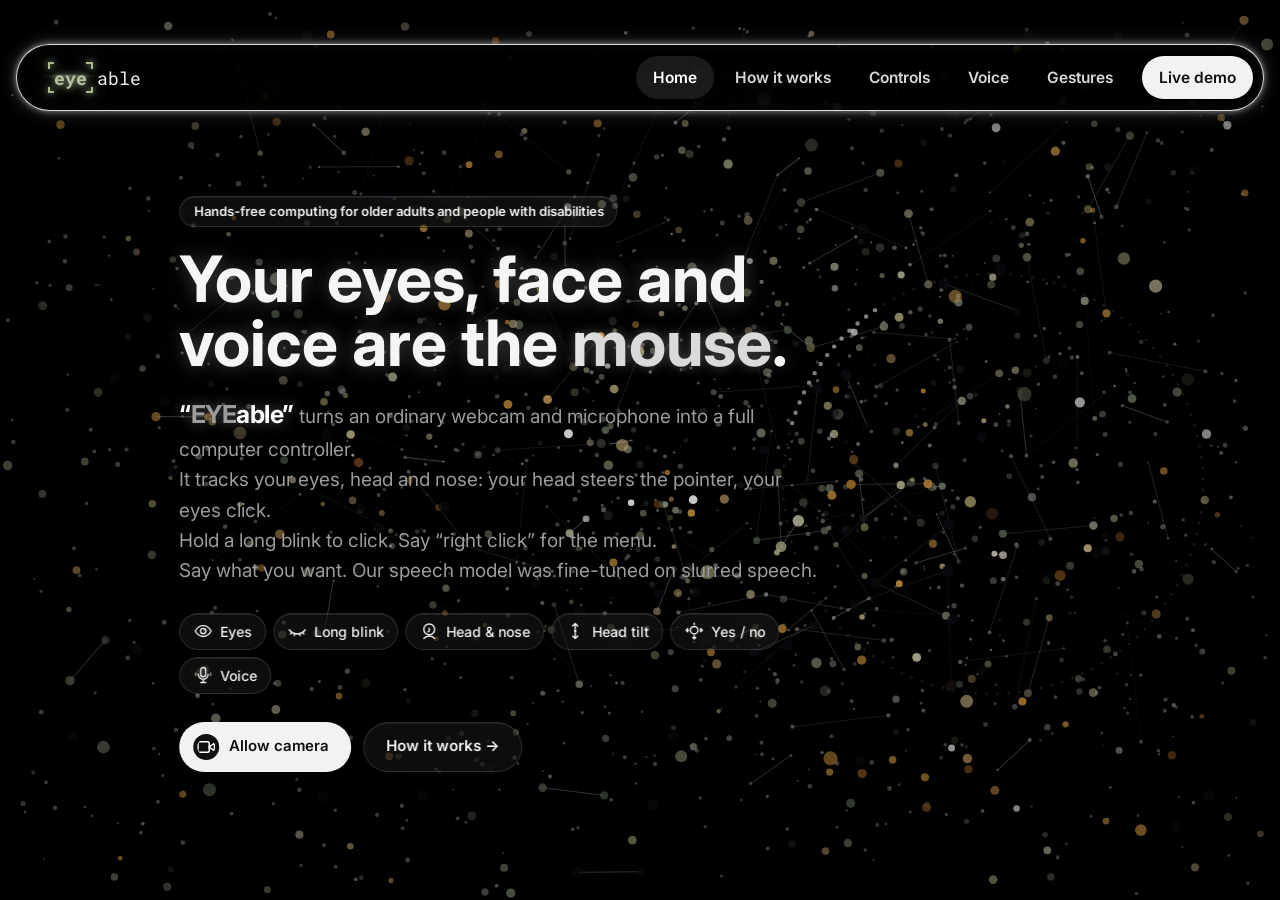
==== commit 529f97e2: "Rename to [eye]able; live demo screen centred" ====
--- a/eyeable-frontend/eyeable-frontend/index.html
+++ b/eyeable-frontend/eyeable-frontend/index.html
@@ -3,7 +3,7 @@
 <head>
 <meta charset="utf-8">
 <meta name="viewport" content="width=device-width,initial-scale=1,viewport-fit=cover">
-<title>eyeable</title>
+<title>[eye]able</title>
 <meta name="claude:viewport-fit-sides" content="cover">
 <link rel="preconnect" href="https://fonts.googleapis.com">
 <link rel="preconnect" href="https://fonts.gstatic.com" crossorigin>
@@ -43,7 +43,7 @@
 <div class="bgimg" aria-hidden="true"><i></i><i></i><i></i><i></i><i></i><i></i></div>
 <header class="top">
   <div class="wrap">
-    <a class="brand" href="#intro" data-go="intro" aria-label="Eyeable home"><span class="wordmark wm2" role="img" aria-label="eyeable"><span class="wm2-eye"><i class="wc wc-tl"></i><i class="wc wc-tr"></i><i class="wc wc-bl"></i><i class="wc wc-br"></i><b>eye</b></span><span class="wm2-a">able</span></span></a>
+    <a class="brand" href="#intro" data-go="intro" aria-label="[eye]able home"><span class="wordmark wm2" role="img" aria-label="[eye]able"><span class="wm2-eye"><i class="wc wc-tl"></i><i class="wc wc-tr"></i><i class="wc wc-bl"></i><i class="wc wc-br"></i><b>eye</b></span><span class="wm2-a">able</span></span></a>
     <nav class="pagelinks" aria-label="Pages">
       <button data-page-go="0">Home</button><button data-page-go="1">How it works</button><button data-page-go="2">Controls</button><button data-page-go="3">Voice</button><button data-page-go="4">Gestures</button>
       <button class="nav-demo" id="tab-demo" data-go="demo" aria-selected="false">Live demo</button>
@@ -80,7 +80,7 @@
         </div>
       </div>
 
-      <div class="hero-eye" id="heroEye" aria-label="Peep, the eyeable mascot: an iris made of coloured dots that follows your pointer"></div>
+      <div class="hero-eye" id="heroEye" aria-label="Peep, the [eye]able mascot: an iris made of coloured dots that follows your pointer"></div>
     </div>
   </div>
   </section>
@@ -93,7 +93,7 @@
       <div class="how-left">
         <div class="sec-head">
           <h2>How eye tracking works with a normal webcam</h2>
-          <p>No special hardware. In every webcam frame eyeable tracks your eyes, head and nose. Your head steers the pointer like a mouse, your eyes click and confirm, and optional eye-pull and nose-assist modes help it travel. A long, deliberate blink clicks; ordinary blinks are ignored.</p>
+          <p>No special hardware. In every webcam frame [eye]able tracks your eyes, head and nose. Your head steers the pointer like a mouse, your eyes click and confirm, and optional eye-pull and nose-assist modes help it travel. A long, deliberate blink clicks; ordinary blinks are ignored.</p>
         </div>
         <div class="lab-viz" id="howLab">
           <span class="label" style="color:inherit;opacity:.7">Try it · move your mouse over this panel</span>
@@ -145,8 +145,8 @@
         <div class="steps" id="howSteps">
           <div class="step"><span class="n">01</span><div><h3>Find the face</h3><p>Each webcam frame is scanned for a face and 478 landmark points, including the eyes, nose and mouth.</p></div></div>
           <div class="step"><span class="n">02</span><div><h3>Measure eyes, head and nose</h3><p>The iris centre is compared with the eye corners. The turn of your head and the tip of your nose are compared with your own resting face.</p></div></div>
-          <div class="step"><span class="n">03</span><div><h3>Calibrate in 2 seconds</h3><p>When the camera first sees you, the pointer jumps to the middle of the screen: look at it for a moment. eyeable learns where &ldquo;straight ahead&rdquo; is for your head and eyes. Say &ldquo;calibrate&rdquo; to do it again.</p></div></div>
-          <div class="step"><span class="n">04</span><div><h3>Point, blink and act</h3><p>Your head steers the pointer: small turns aim finely, quick turns go far. Optional modes let your eyes pull it toward where you look, or your nose carry it to the screen edges. A filter smooths jitter and small wobbles, and eyeable moves the real mouse. A long blink clicks exactly where the pointer is.</p></div></div>
+          <div class="step"><span class="n">03</span><div><h3>Calibrate in 2 seconds</h3><p>When the camera first sees you, the pointer jumps to the middle of the screen: look at it for a moment. [eye]able learns where &ldquo;straight ahead&rdquo; is for your head and eyes. Say &ldquo;calibrate&rdquo; to do it again.</p></div></div>
+          <div class="step"><span class="n">04</span><div><h3>Point, blink and act</h3><p>Your head steers the pointer: small turns aim finely, quick turns go far. Optional modes let your eyes pull it toward where you look, or your nose carry it to the screen edges. A filter smooths jitter and small wobbles, and [eye]able moves the real mouse. A long blink clicks exactly where the pointer is.</p></div></div>
         </div>
         <div class="how-next"><button class="btn btn-ghost" data-page-go="2">Controls →</button></div>
       </div>
--- a/eyeable-frontend/eyeable-frontend/css/style.css
+++ b/eyeable-frontend/eyeable-frontend/css/style.css
@@ -354,7 +354,7 @@
 
 .monitor-scroll{overflow-x:auto;border-radius:18px}
 .monitor{background:#1C1C1C;border-radius:18px;padding:10px 10px 20px;position:relative;min-width:760px}
-.monitor::after{content:"eyeable · simulated Windows desktop";position:absolute;bottom:3px;left:0;right:0;text-align:center;font-family:var(--f-mono);font-size:10px;color:#9A9B7A;letter-spacing:.1em}
+.monitor::after{content:"[eye]able · simulated Windows desktop";position:absolute;bottom:3px;left:0;right:0;text-align:center;font-family:var(--f-mono);font-size:10px;color:#9A9B7A;letter-spacing:.1em}
 
 /* ---- simulated Windows world (fixed light palette, independent of page theme) ---- */
 .screen{position:relative;height:660px;border-radius:8px;overflow:hidden;font-family:var(--f-win);color:#1B1B1F;cursor:crosshair;user-select:none;
@@ -639,7 +639,7 @@
 }
 
 /* ===== live demo: full screen (desktop) ===== */
-@media (min-width:1101px) and (min-height:620px){
+@media (min-width:900px) and (min-height:430px){
   body.demo-on{height:100vh;height:100dvh;overflow:hidden;display:flex;flex-direction:column}
   body.demo-on .top{flex:0 0 auto}
   body.demo-on #demo{flex:1 1 auto;min-height:0;display:flex}
@@ -660,16 +660,16 @@
   #demo .demos{flex-wrap:nowrap;overflow-x:auto;scrollbar-width:none}
   #demo .demos .demo-btn{white-space:nowrap;flex:none}
 }
-@media (min-width:1101px) and (max-width:1499px) and (min-height:620px){
+@media (min-width:900px) and (max-width:1499px) and (min-height:430px){
   #demo .demos .dur{display:none}
 }
 
 
 /* live demo: computer screen left, rail right */
-@media (min-width:1101px){#demo .ws-grid{grid-template-columns:minmax(0,1fr) 350px}#demo .ws-grid > .rail{order:2}#demo .ws-grid > .main{order:1}#demo .rail{padding-right:0;padding-left:2px}}
+@media (min-width:900px){#demo .ws-grid{grid-template-columns:minmax(0,1fr) 350px}#demo .ws-grid > .rail{order:2}#demo .ws-grid > .main{order:1}#demo .rail{padding-right:0;padding-left:2px}}
 
 /* live demo: status + guided demos under the computer screen */
-@media (min-width:1101px){#demo .main > .monitor-scroll{order:1}#demo .main > .statusbar{order:2}#demo .main > .demos,#demo .main > .running{order:3}#demo .main > .lower{order:4;margin-top:0}}
+@media (min-width:900px){#demo .main > .monitor-scroll{order:1}#demo .main > .statusbar{order:2}#demo .main > .demos,#demo .main > .running{order:3}#demo .main > .lower{order:4;margin-top:0}}
 
 /* ===== How it works: sketch layout (eye panel → wired steps) ===== */
 #pg-how .how-grid{position:relative;display:grid;grid-template-columns:minmax(0,1fr) clamp(70px,9vw,150px) minmax(0,1fr);align-items:stretch}
@@ -862,6 +862,7 @@
 .dz-chip{display:inline-block;background:#2563eb;color:#fff;border-radius:999px;padding:2px 10px;font-size:12px;font-weight:700;float:right;max-width:46%;overflow:hidden;text-overflow:ellipsis;white-space:nowrap}
 .dz-body{font-size:19px;line-height:1.35;font-weight:500;word-break:break-word;min-height:1.35em}
 .dz-body .live{opacity:.55}
+.dz-body .more{opacity:.55;font-size:.8em}
 .dz-body .shaky{color:#fbbf24;text-decoration:underline;text-underline-offset:3px}
 .dz-bar{height:4px;border-radius:2px;background:rgba(255,255,255,.14);margin-top:10px;overflow:hidden}
 .dz-bar i{display:block;height:100%;background:#7aa7ff;width:100%}
@@ -873,7 +874,8 @@
 .dz-hint b{display:inline-block;padding:0 6px;border-radius:5px;background:rgba(255,255,255,.14);font-weight:700}
 .sim-badge{position:absolute;left:10px;bottom:54px;z-index:900;font:700 10.5px var(--f-mono,monospace);letter-spacing:.08em;color:#fff;background:rgba(0,0,0,.5);padding:3px 8px;border-radius:6px;pointer-events:none}
 
-@media (min-width:1101px){#demo .ws-grid{grid-template-columns:minmax(0,1fr) 420px}}
+#demo{--rail-w:clamp(280px,27vw,420px)}
+@media (min-width:900px){#demo .ws-grid{grid-template-columns:minmax(0,1fr) var(--rail-w)}}
 
 /* The simulated screen uses the real mouse cursor (Oct 25): an arrow, a hand over things you can click, a text bar
    over text boxes. The old gaze ring is gone; its CLICK / SCROLL label still pops next to the pointer. */
@@ -1146,4 +1148,122 @@
 #demo .pill,#demo .demo-btn,#demo .mini-btn,#demo .lower .btn{border-color:rgba(255,255,255,.45)!important;box-shadow:0 0 6px rgba(255,255,255,.22),inset 0 0 8px rgba(255,255,255,.04)}
 #demo .demo-btn:hover,#demo .mini-btn:hover{border-color:rgba(255,255,255,.85)!important;box-shadow:0 0 10px rgba(255,255,255,.45),inset 0 0 10px rgba(255,255,255,.06)}
 #demo .plot-wrap,#demo .cam{border:1px solid rgba(255,255,255,.28);box-shadow:0 0 8px rgba(255,255,255,.12)}
-@media (min-width:1101px){#demo .monitor-scroll{overflow:visible}}
+@media (min-width:900px){#demo .monitor-scroll{overflow:visible}}
+
+/* ===== Live demo fits one screen on every laptop (Oct 25) =====
+   The page is a full-screen app from 900 px wide and 430 px tall. Taller screens keep the roomy layout above.
+   Shorter ones (most laptops: the browser's own toolbars leave 560 to 860 px) get a slimmer header, tighter
+   gaps, a rail whose camera picture takes whatever height is left, and a smaller on-screen keyboard. */
+@media (min-width:900px) and (min-height:430px) and (max-height:860px){
+  body.demo-on .top{margin:10px auto 8px;top:0;width:calc(100% - 2*clamp(12px,2.4vw,56px))}   /* the bar lines up with the demo's edges; its sticky offset (36px) would push it down over the demo */
+  body.demo-on .top .wrap{padding-block:5px;gap:8px}
+  body.demo-on .top .brand{padding-left:14px}
+  body.demo-on .top .wordmark{font-size:21px}
+  body.demo-on .top .pagelinks{margin-left:10px}
+  body.demo-on .top .pagelinks button{padding:5px 10px;font-size:13.5px}
+  body.demo-on .top .nav-demo{margin-left:4px}
+  #demo .ws{padding:4px clamp(12px,2.4vw,56px) 10px}
+  #demo .ws-grid{gap:12px}
+  #demo .rail{display:flex;flex-direction:column;gap:10px;overflow-y:auto}
+  #demo .rail > .card:first-child{display:flex;flex-direction:column;flex:1 1 auto;min-height:0;padding:10px 12px}
+  #demo .rail > .card:first-child .card-h{margin-bottom:8px}
+  #demo .rail .cam{flex:1 1 90px;min-height:90px;max-height:calc((var(--rail-w) - 26px) * .75);aspect-ratio:auto;width:100%}
+  #demo .rail .cam canvas{object-fit:contain;background:#161616}
+  #demo .rail .cam.live{aspect-ratio:auto}
+  #demo .rail .lite{flex:0 0 auto;margin-top:8px;gap:6px;font-size:12.5px}
+  #demo .rail .lite .lite-stat{min-height:1.2em;font-size:11.5px}
+  #demo .rail .lite details{padding:4px 10px}
+  #demo .rail .lite p{font-size:11.5px;line-height:1.35}
+  #demo .statusbar{margin:0}
+  #demo .main{gap:8px}
+  #demo .lower{margin-top:0;height:88px;grid-template-columns:minmax(0,1fr) minmax(340px,42%)}
+  #demo .buddy p{padding:4px 10px;line-height:1.25}
+  #demo .lower .card{padding-block:8px}
+  #demo .lower .card-h{margin-bottom:4px}
+  #demo .log{height:40px;max-height:40px;font-size:12.5px}
+  #demo .buddy .mascot{width:46px}
+  #demo .buddy p{font-size:12.5px;line-height:1.3;padding:6px 10px;max-height:70px}
+  /* the dictation card and keyboard take less of a short screen */
+  .dz-card{top:8px;gap:6px}
+  .dz-pill{padding:5px 14px;font-size:13px}
+  .dz-panel{padding:10px 14px;border-radius:14px}
+  .dz-body{font-size:16px;line-height:1.3}
+  .dz-actions{margin-top:8px}
+  .dz-actions button{padding:6px 14px;font-size:12.5px}
+  .dz-hint{margin-top:6px}
+  .osk{bottom:50px;padding:6px 8px 8px}
+  .osk-label{display:none}
+  .osk-sug{margin-bottom:5px}
+  .osk-sug button{padding:3px 4px;font-size:12px}
+  .osk-keys{gap:3px}
+  .k{height:26px;font-size:13px}
+  .taskbar{height:44px}
+  .dicons{bottom:52px}
+  .win{bottom:52px}
+  .sim-badge{bottom:48px}
+}
+@media (min-width:900px) and (min-height:430px) and (max-height:760px){
+  /* mail form above the keyboard: the heading goes, the form tightens, and the box you type in stays in view */
+  .screen.kb .mhead{display:none}
+  .screen.kb .compose{gap:4px;padding:6px 12px}
+  .screen.kb .cfield .field{height:28px}
+  .screen.kb .cfield.body .field{height:40px;padding-top:5px}
+  .screen.kb .crow .ghostbtn,.screen.kb .crow .sendbtn{padding-block:5px}
+  .screen.kb .win .titlebar{height:32px}
+}
+@media (min-width:900px) and (min-height:430px) and (max-height:700px){
+  .osk-sug{display:none}
+  .k{height:24px;font-size:12.5px}
+}
+@media (min-width:900px) and (min-height:430px) and (max-height:640px){
+  body.demo-on .top{margin:6px auto 6px}
+  body.demo-on .top .wrap{padding-block:3px}
+  #demo .ws{padding-bottom:8px}
+  #demo .lower{height:76px}
+  #demo .log{height:32px;max-height:32px}
+  #demo .buddy .mascot{width:40px}
+  #demo .buddy p{font-size:12px;max-height:60px}
+  .k{height:22px;font-size:12px}
+  .dz-body{font-size:15px}
+}
+@media (min-width:900px) and (min-height:430px) and (max-height:860px) and (max-width:1299px){
+  #demo .lower{grid-template-columns:minmax(0,1fr) minmax(340px,54%)}
+}
+/* a narrower simulated screen (laptops under about 1200 px wide): the taskbar's tray no longer runs over the app icons */
+@media (min-width:900px) and (max-width:1199px){
+  .tb-search{width:34px;padding:0;justify-content:center;font-size:0;gap:0}
+  .tray .tray-chev,.tray > span:first-of-type{display:none}
+}
+@media (min-width:900px) and (max-width:999px){
+  .tb-search{display:none}
+}
+
+/* ===== live demo, laptops 1200 px wide and up: the simulated screen sits in the middle of the window =====
+   Left of it: Activity and the helper. Right of it: the camera. Both sides are the same width, so the screen is
+   centred on the window (a person facing their webcam points at the middle of the screen). Under it: the status bar.
+   Narrower windows keep the earlier layout (screen with the camera beside it, Activity underneath). */
+@media (min-width:1200px) and (min-height:430px){
+  #demo{--side:clamp(206px,17vw,330px);--rail-w:var(--side)}
+  body.demo-on #demo .ws{padding:8px clamp(12px,2.4vw,56px) 10px}
+  body.demo-on #demo .ws-grid{display:grid;grid-template-columns:var(--side) minmax(0,1fr) var(--side);grid-template-rows:minmax(0,1fr) auto;gap:10px 12px}
+  body.demo-on #demo .main{display:contents}
+  body.demo-on #demo .main > .monitor-scroll{grid-column:2;grid-row:1;order:0;min-height:0;min-width:0}
+  body.demo-on #demo .main > .statusbar{grid-column:2;grid-row:2;order:0;margin:0;justify-content:center}
+  body.demo-on #demo .main > .statusbar .grow{display:none}
+  body.demo-on #demo .main > .statusbar #pauseBtn{margin-left:6px}
+  body.demo-on #demo .ws-grid > .rail{grid-column:3;grid-row:1 / 3;order:0;padding:0}
+  body.demo-on #demo .main > .lower{grid-column:1;grid-row:1 / 3;order:0;margin:0;height:auto;min-height:0;display:flex;flex-direction:column;gap:10px}
+  body.demo-on #demo .lower > .card:first-child{flex:1 1 auto;min-height:0;display:flex;flex-direction:column;padding:12px 14px}
+  body.demo-on #demo .lower .card-h{flex:0 0 auto}
+  body.demo-on #demo .log{flex:1 1 auto;height:auto;max-height:none;min-height:0;font-size:11.5px;gap:5px}
+  body.demo-on #demo .log > *{line-height:1.35}
+  body.demo-on #demo .lower > .buddy{flex:0 0 auto;flex-direction:column;align-items:center;text-align:center;gap:8px;padding:12px 12px 14px}
+  body.demo-on #demo .buddy .mascot-slot{display:flex;justify-content:center}
+  body.demo-on #demo .buddy .mascot{width:56px}
+  body.demo-on #demo .buddy p{width:100%;font-size:12.5px;line-height:1.4;max-height:132px;overflow:auto}
+}
+@media (min-width:1200px) and (min-height:430px) and (max-height:700px){
+  body.demo-on #demo .buddy .mascot{width:44px}
+  body.demo-on #demo .buddy p{font-size:12px;max-height:92px;padding:6px 8px}
+  body.demo-on #demo .lower > .buddy{padding:8px 10px 10px;gap:6px}
+}
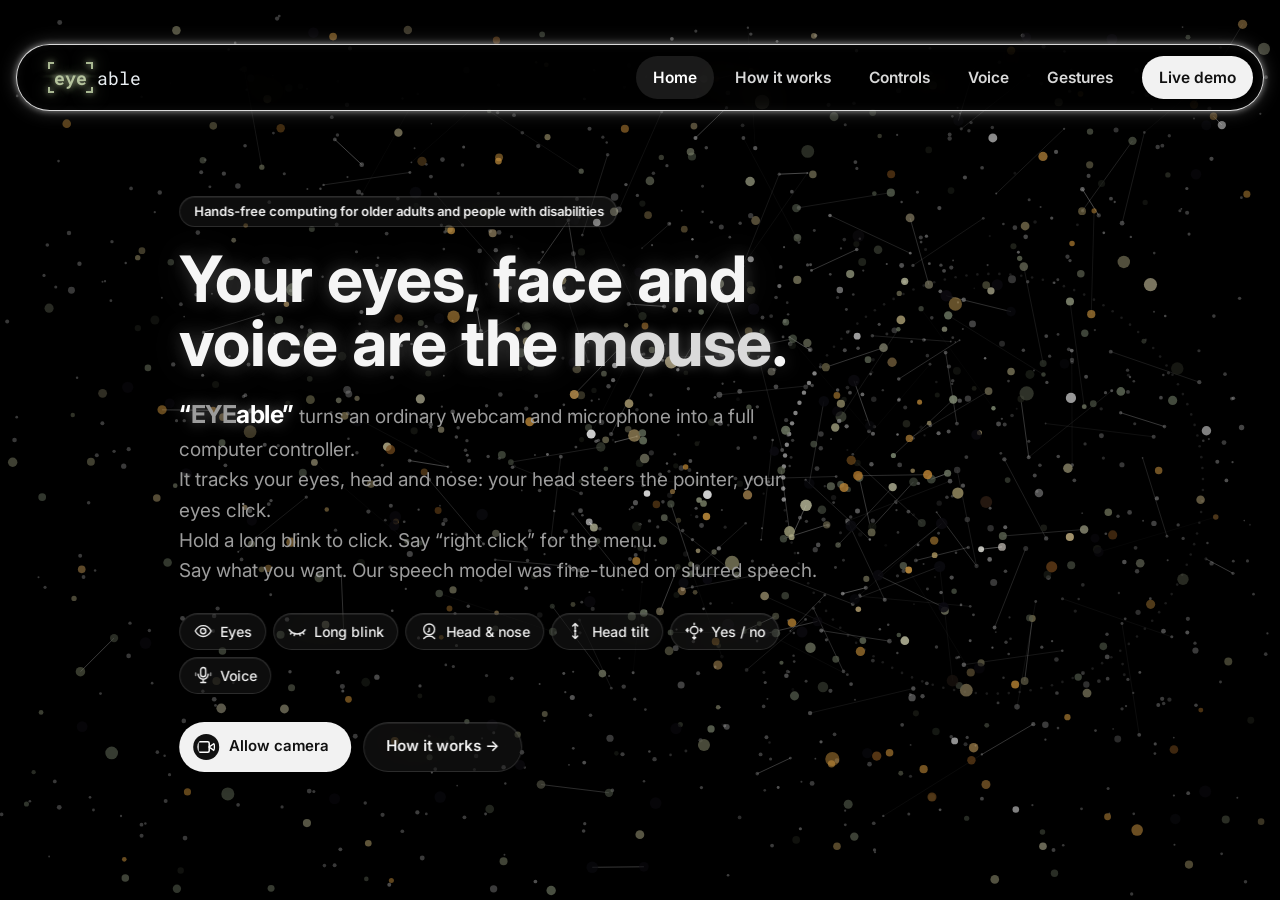
==== commit 2199192a: "Gestures: first gesture is Move your eyes Co-Authored-By: Claude Sonnet 5.5 <noreply@anthropic.com> " ====
--- a/eyeable-frontend/eyeable-frontend/index.html
+++ b/eyeable-frontend/eyeable-frontend/index.html
@@ -4,6 +4,10 @@
 <meta charset="utf-8">
 <meta name="viewport" content="width=device-width,initial-scale=1,viewport-fit=cover">
 <title>[eye]able</title>
+<link rel="icon" href="assets/favicon.svg" type="image/svg+xml">
+<link rel="icon" href="assets/icon-32.png" sizes="32x32" type="image/png">
+<link rel="apple-touch-icon" href="assets/apple-touch-icon.png">
+<meta name="theme-color" content="#0B0C0D">
 <meta name="claude:viewport-fit-sides" content="cover">
 <link rel="preconnect" href="https://fonts.googleapis.com">
 <link rel="preconnect" href="https://fonts.gstatic.com" crossorigin>
--- a/eyeable-frontend/eyeable-frontend/css/style.css
+++ b/eyeable-frontend/eyeable-frontend/css/style.css
@@ -1267,3 +1267,37 @@
   body.demo-on #demo .buddy p{font-size:12px;max-height:92px;padding:6px 8px}
   body.demo-on #demo .lower > .buddy{padding:8px 10px 10px;gap:6px}
 }
+
+/* ===== no on-screen keyboard: short screens keep the new-message form compact on their own ===== */
+@media (min-width:900px) and (min-height:430px) and (max-height:760px){
+  .screen .mmain > .mhead:has(+ .compose){display:none}
+  .screen .compose{gap:6px;padding:8px 14px}
+  .screen .cfield .field{height:30px}
+  .screen .cfield.body .field{height:56px;padding-top:6px}
+  .screen .crow .ghostbtn,.screen .crow .sendbtn{padding-block:5px}
+  .screen .win .titlebar{height:34px}
+}
+@media (min-width:900px) and (min-height:430px) and (max-height:620px){
+  .screen .cfield.body .field{height:40px}
+  .screen .cfield .field{height:28px}
+  .screen .compose{gap:4px;padding:6px 12px}
+}
+
+/* ===== the lite panel (Start button, Lite settings, Privacy) never runs wider than the camera column ===== */
+#demo .rail{overflow-x:hidden}
+#demo .rail .lite{grid-template-columns:minmax(0,1fr)}
+#demo .rail .lite > *{min-width:0;max-width:100%}
+#demo .rail .lite .lite-stat{overflow-wrap:anywhere;white-space:normal}
+#demo .rail .lite details > summary{overflow-wrap:anywhere}
+#demo .rail .lite details label{flex-wrap:wrap;row-gap:4px;min-width:0}
+#demo .rail .lite select{flex:1 1 100%;width:100%;max-width:100%;text-overflow:ellipsis}
+#demo .rail .lite input[type=range]{flex:1 1 80px;min-width:60px;width:auto}
+#demo .rail .lite input[type=checkbox]{flex:none}
+#demo .rail .lite details .mini-btn{width:100%;white-space:normal}
+#demo .rail .lite p{overflow-wrap:anywhere;word-break:normal}
+#demo .rail .lite details label:has(input[type=checkbox]){flex-wrap:nowrap;align-items:flex-start;line-height:1.3}
+#demo .rail .lite details label:has(input[type=checkbox]) input{margin-top:2px}
+#demo .rail .lite details label:has(input[type=range]){flex-wrap:nowrap}
+#demo .rail .lite details label:has(input[type=range]) input{flex:1 1 40px;min-width:40px}
+#demo .rail .lite details label:has(input[type=range]) span{flex:none;min-width:2.6em;text-align:right}
+#demo .rail .cam{min-height:120px}
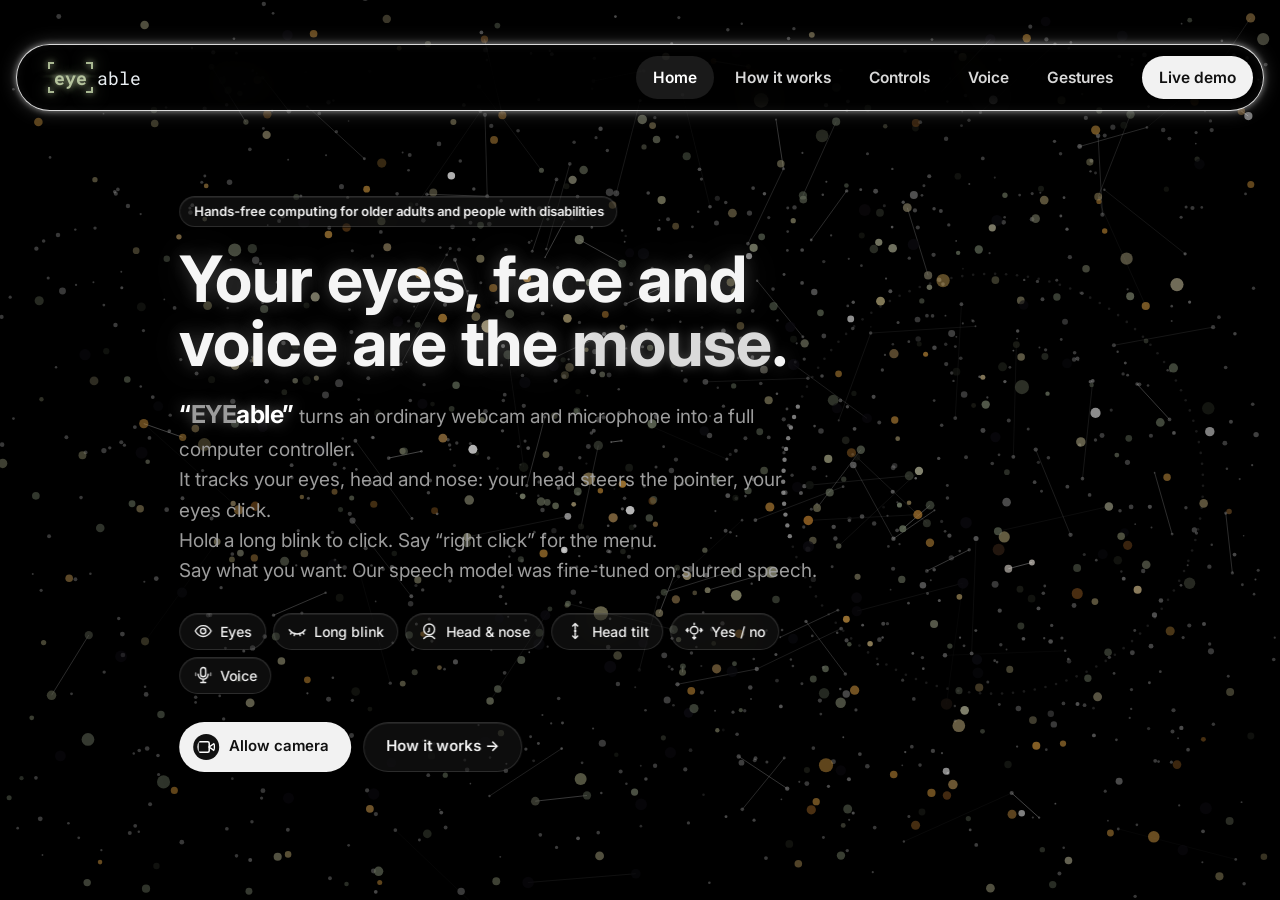
==== commit fcb22326: "Gestures: first gesture is Move your eyes Co-Authored-By: Claude Sonnet 5.5 <noreply@anthropic.com> " ====
--- a/eyeable-frontend/eyeable-frontend/index.html
+++ b/eyeable-frontend/eyeable-frontend/index.html
@@ -222,7 +222,7 @@
     </div>
     <div class="gx">
       <div class="gx-list" role="tablist" aria-label="Gestures">
-        <button class="gr on" type="button" data-g="0" aria-selected="true"><span class="gr-n">01</span><span class="gr-do">Turn your head</span><span class="gr-tag">Move pointer</span><template>Like a mouse: small turns aim finely, quick turns go far. Optional eye pull and nose assist. Set by a one-look calibration.</template></button>
+        <button class="gr on" type="button" data-g="0" aria-selected="true"><span class="gr-n">01</span><span class="gr-do">Move your eyes</span><span class="gr-tag">Move pointer</span><template>Look where you want to go: your eyes pull the pointer toward that spot, and small head turns fine-tune it. Optional nose assist. Set by a one-look calibration.</template></button>
         <button class="gr" type="button" data-g="1" aria-selected="false"><span class="gr-n">02</span><span class="gr-do">Hold a long blink</span><span class="gr-tag">Left click · exact spot</span><template>Eyes shut <b>0.4 – 1.6 s</b>. Normal blinks never click.</template></button>
         <button class="gr" type="button" data-g="2" aria-selected="false"><span class="gr-n">03</span><span class="gr-do">Raise your eyebrows</span><span class="gr-tag">Yes</span><template>Answers a waiting question. Not a click.</template></button>
         <button class="gr" type="button" data-g="3" aria-selected="false"><span class="gr-n">04</span><span class="gr-do">Shake your head</span><span class="gr-tag">No · cancel</span><template>Two quick swings of about <b>14°</b>. Cancels a question.</template></button>
@@ -237,17 +237,17 @@
       <div class="gx-panel" role="tabpanel">
         <div class="gx-head">
           <span class="gx-n" id="gxN">01</span>
-          <div class="gx-do"><small class="label">You do</small><h3 id="gxDo">Turn your head</h3></div>
+          <div class="gx-do"><small class="label">You do</small><h3 id="gxDo">Move your eyes</h3></div>
           <div class="gx-res"><small class="label">Computer does</small><b id="gxRes">Move pointer</b></div>
         </div>
         <div class="gx-mid">
           <div class="gx-img"><img id="gxImg" alt=""></div>
           <div class="gx-scope">
-            <div class="gx-sl"><span class="label" id="gxSig">head turn</span><span class="gx-live"><i></i>live signal</span></div>
+            <div class="gx-sl"><span class="label" id="gxSig">eye + head movement</span><span class="gx-live"><i></i>live signal</span></div>
             <canvas id="gxCv" aria-hidden="true"></canvas>
           </div>
         </div>
-        <div class="gx-how"><small class="label">How it&rsquo;s detected</small><p id="gxHow">Like a mouse: small turns aim finely, quick turns go far. Optional eye pull and nose assist. Set by a one-look calibration.</p></div>
+        <div class="gx-how"><small class="label">How it&rsquo;s detected</small><p id="gxHow">Look where you want to go: your eyes pull the pointer toward that spot, and small head turns fine-tune it. Optional nose assist. Set by a one-look calibration.</p></div>
       </div>
     </div>
     <div class="gx-foot">
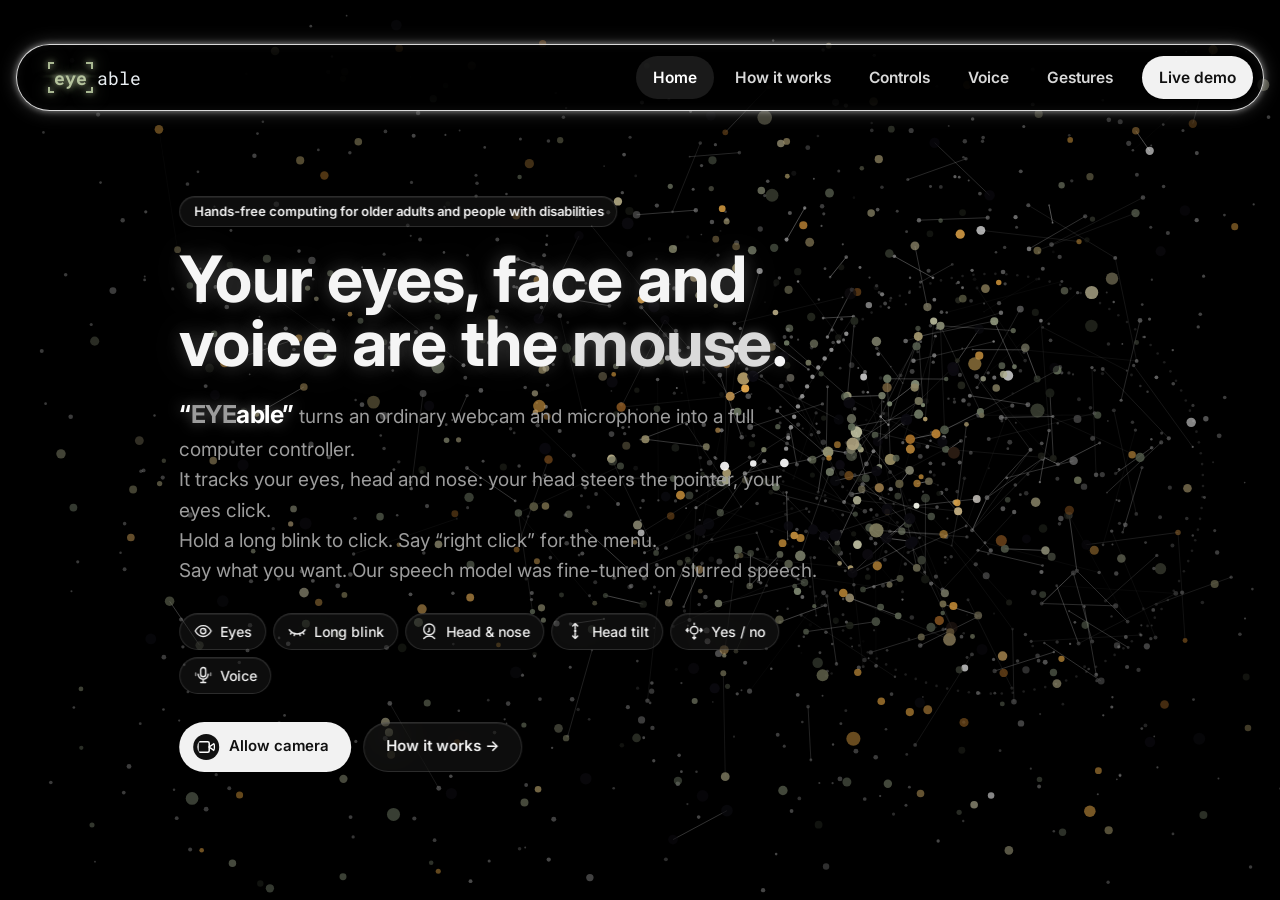
==== commit 8a3fd5b7: "Gestures: remove Honest limits note; eye picture and eyes-to-pointer signal for gesture 01 Co-Author" ====
--- a/eyeable-frontend/eyeable-frontend/index.html
+++ b/eyeable-frontend/eyeable-frontend/index.html
@@ -222,7 +222,7 @@
     </div>
     <div class="gx">
       <div class="gx-list" role="tablist" aria-label="Gestures">
-        <button class="gr on" type="button" data-g="0" aria-selected="true"><span class="gr-n">01</span><span class="gr-do">Move your eyes</span><span class="gr-tag">Move pointer</span><template>Look where you want to go: your eyes pull the pointer toward that spot, and small head turns fine-tune it. Optional nose assist. Set by a one-look calibration.</template></button>
+        <button class="gr on" type="button" data-g="0" aria-selected="true"><span class="gr-n">01</span><span class="gr-do">Move your eyes</span><span class="gr-tag">Move pointer</span><template>Look where you want to go: the pointer glides toward your gaze, and small head turns fine-tune the last bit. Optional nose assist. Set by a one-look calibration.</template></button>
         <button class="gr" type="button" data-g="1" aria-selected="false"><span class="gr-n">02</span><span class="gr-do">Hold a long blink</span><span class="gr-tag">Left click · exact spot</span><template>Eyes shut <b>0.4 – 1.6 s</b>. Normal blinks never click.</template></button>
         <button class="gr" type="button" data-g="2" aria-selected="false"><span class="gr-n">03</span><span class="gr-do">Raise your eyebrows</span><span class="gr-tag">Yes</span><template>Answers a waiting question. Not a click.</template></button>
         <button class="gr" type="button" data-g="3" aria-selected="false"><span class="gr-n">04</span><span class="gr-do">Shake your head</span><span class="gr-tag">No · cancel</span><template>Two quick swings of about <b>14°</b>. Cancels a question.</template></button>
@@ -243,16 +243,15 @@
         <div class="gx-mid">
           <div class="gx-img"><img id="gxImg" alt=""></div>
           <div class="gx-scope">
-            <div class="gx-sl"><span class="label" id="gxSig">eye + head movement</span><span class="gx-live"><i></i>live signal</span></div>
+            <div class="gx-sl"><span class="label" id="gxSig">eyes &rarr; pointer</span><span class="gx-live"><i></i>live signal</span></div>
             <canvas id="gxCv" aria-hidden="true"></canvas>
           </div>
         </div>
-        <div class="gx-how"><small class="label">How it&rsquo;s detected</small><p id="gxHow">Look where you want to go: your eyes pull the pointer toward that spot, and small head turns fine-tune it. Optional nose assist. Set by a one-look calibration.</p></div>
+        <div class="gx-how"><small class="label">How it&rsquo;s detected</small><p id="gxHow">Look where you want to go: the pointer glides toward your gaze, and small head turns fine-tune the last bit. Optional nose assist. Set by a one-look calibration.</p></div>
       </div>
     </div>
     <div class="gx-foot">
       <button class="btn btn-ghost" data-page-go="3">← Back</button>
-      <p class="gnote"><b>Honest limits:</b> a webcam is less precise than a dedicated eye tracker · not yet tested with people who have motor or speech disabilities · blink settings are tuned to one person&rsquo;s face · the speech research model isn&rsquo;t in the download · the full version needs a 16 GB NVIDIA GPU · English only · Windows only for now.</p>
     </div>
     <div class="gx-cta">
       <div class="mascot-slot"></div>
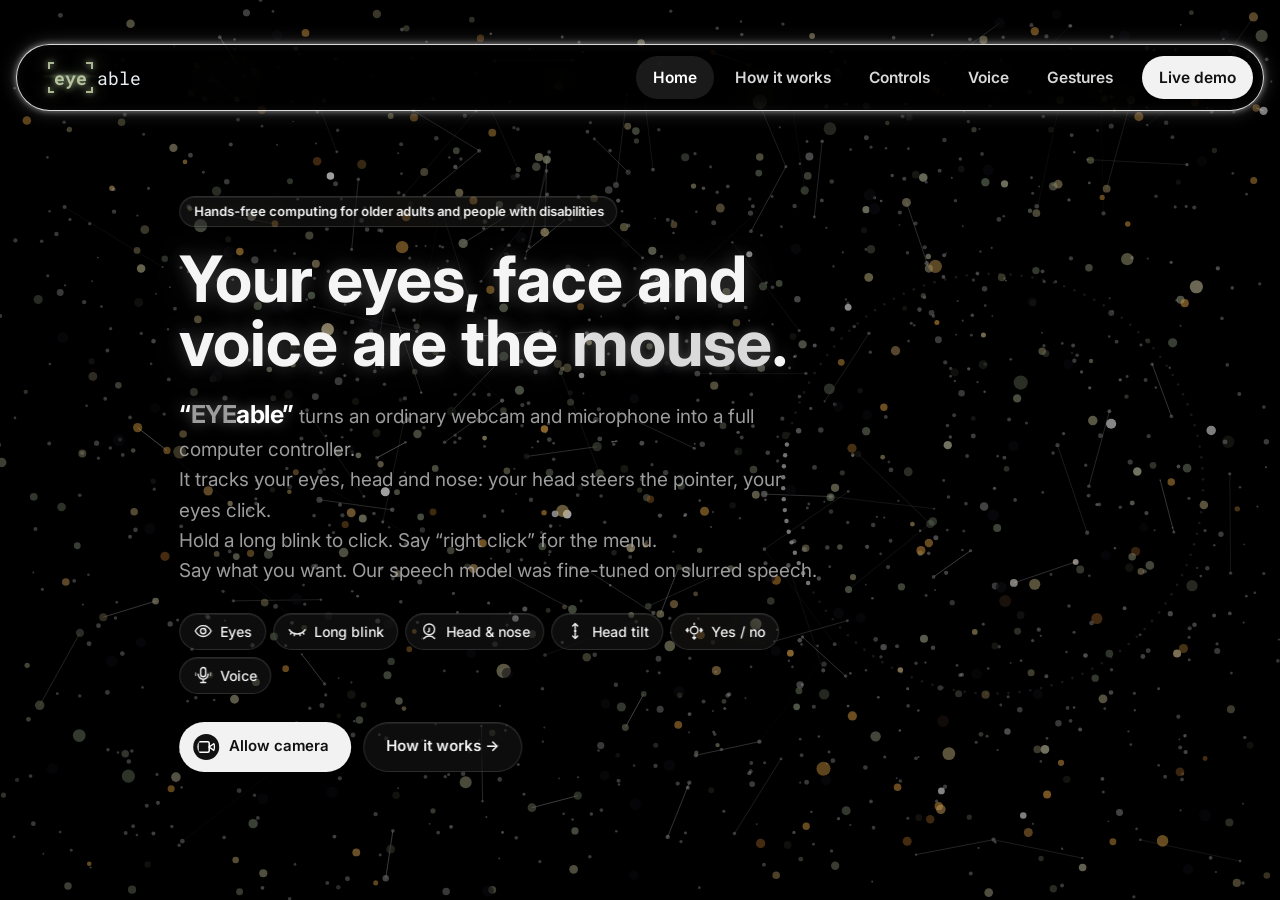
==== commit 4de1160b: "Live demo: Try it list under the camera Co-Authored-By: Claude Opus 5.5 <noreply@anthropic.com>  Cla" ====
--- a/eyeable-frontend/eyeable-frontend/index.html
+++ b/eyeable-frontend/eyeable-frontend/index.html
@@ -222,17 +222,17 @@
     </div>
     <div class="gx">
       <div class="gx-list" role="tablist" aria-label="Gestures">
-        <button class="gr on" type="button" data-g="0" aria-selected="true"><span class="gr-n">01</span><span class="gr-do">Move your eyes</span><span class="gr-tag">Move pointer</span><template>Look where you want to go: the pointer glides toward your gaze, and small head turns fine-tune the last bit. Optional nose assist. Set by a one-look calibration.</template></button>
-        <button class="gr" type="button" data-g="1" aria-selected="false"><span class="gr-n">02</span><span class="gr-do">Hold a long blink</span><span class="gr-tag">Left click · exact spot</span><template>Eyes shut <b>0.4 – 1.6 s</b>. Normal blinks never click.</template></button>
-        <button class="gr" type="button" data-g="2" aria-selected="false"><span class="gr-n">03</span><span class="gr-do">Raise your eyebrows</span><span class="gr-tag">Yes</span><template>Answers a waiting question. Not a click.</template></button>
-        <button class="gr" type="button" data-g="3" aria-selected="false"><span class="gr-n">04</span><span class="gr-do">Shake your head</span><span class="gr-tag">No · cancel</span><template>Two quick swings of about <b>14°</b>. Cancels a question.</template></button>
-        <button class="gr" type="button" data-g="4" aria-selected="false"><span class="gr-n">05</span><span class="gr-do">Tilt toward a shoulder</span><span class="gr-tag">Scroll · one step</span><template>About <b>18°</b>, held <b>0.4 s</b>. Left scrolls up, right scrolls down.</template></button>
-        <button class="gr" type="button" data-g="5" aria-selected="false"><span class="gr-n">06</span><span class="gr-do">Say &ldquo;scroll&rdquo;, then chin up / down</span><span class="gr-tag">Scroll · smooth</span><template>Move further to scroll faster. Say &ldquo;stop&rdquo; to end.</template></button>
-        <button class="gr" type="button" data-g="6" aria-selected="false"><span class="gr-n">07</span><span class="gr-do">Say &ldquo;click&rdquo;</span><span class="gr-tag">Left click · snaps</span><template><b>UI-Venus 1.5</b> snaps the click to the nearest button within <b>150 px</b>.</template></button>
-        <button class="gr" type="button" data-g="7" aria-selected="false"><span class="gr-n">08</span><span class="gr-do">Say &ldquo;click Send&rdquo;</span><span class="gr-tag">Find &amp; click · asks first</span><template><b>UI-Venus 1.5</b> finds the button, then you confirm.</template></button>
-        <button class="gr" type="button" data-g="8" aria-selected="false"><span class="gr-n">09</span><span class="gr-do">Say &ldquo;right click&rdquo;</span><span class="gr-tag">Right click</span><template>Opening and closing your mouth works too (off by default).</template></button>
-        <button class="gr" type="button" data-g="9" aria-selected="false"><span class="gr-n">10</span><span class="gr-do">Rest the pointer on a button</span><span class="gr-tag">Left click · optional</span><template>Dwell of <b>1.0 s</b>, off by default.</template></button>
-        <button class="gr" type="button" data-g="10" aria-selected="false"><span class="gr-n">11</span><span class="gr-do">Say &ldquo;pause&rdquo; / &ldquo;resume&rdquo;</span><span class="gr-tag">Stop · restart</span><template>While paused, only &ldquo;resume&rdquo; and &ldquo;quit&rdquo; work.</template></button>
+        <button class="gr on" type="button" data-g="0" data-img="assets/g-eyes.jpg" aria-selected="true"><span class="gr-n">01</span><span class="gr-do">Move your eyes</span><span class="gr-tag">Move pointer</span><template>Look where you want to go: the pointer glides toward your gaze, and a small head turn lands it exactly. Small turns aim finely, quick turns travel far. One look at the screen&rsquo;s centre calibrates it.</template></button>
+        <button class="gr" type="button" data-g="1" data-img="assets/ctl-blink.jpg" aria-selected="false"><span class="gr-n">02</span><span class="gr-do">Hold a long blink</span><span class="gr-tag">Left click · exact spot</span><template>Close both eyes for <b>0.4 – 1.6 s</b> and it clicks exactly under the pointer, which holds still while your eyes are shut. Normal blinks and winks never click.</template></button>
+        <button class="gr" type="button" data-g="2" data-img="assets/ctl-brow.jpg" aria-selected="false"><span class="gr-n">03</span><span class="gr-do">Raise your eyebrows</span><span class="gr-tag">Yes</span><template>Lift your brows for <b>0.25 s</b> to say yes: confirm a question, type the dictated text, or leave scroll mode. Ignored while you&rsquo;re talking, and never a click.</template></button>
+        <button class="gr" type="button" data-g="3" data-img="assets/g-shake.jpg" aria-selected="false"><span class="gr-n">04</span><span class="gr-do">Shake your head</span><span class="gr-tag">No · cancel</span><template>While dictating, two quick swings of about <b>14°</b> within <b>1.2 s</b> say no: the waiting text is dropped. A slow look around doesn&rsquo;t count.</template></button>
+        <button class="gr" type="button" data-g="4" data-img="assets/g-tilt.jpg" aria-selected="false"><span class="gr-n">05</span><span class="gr-do">Tilt toward a shoulder</span><span class="gr-tag">Scroll · one step</span><template>Lean about <b>18°</b> toward a shoulder and hold <b>0.4 s</b>: left scrolls up one step, right scrolls down. Straighten up to go again.</template></button>
+        <button class="gr" type="button" data-g="5" data-img="assets/ctl-updown.jpg" aria-selected="false"><span class="gr-n">06</span><span class="gr-do">Say &ldquo;scroll&rdquo;, then chin up / down</span><span class="gr-tag">Scroll · smooth</span><template>Say &ldquo;scroll&rdquo;, then lift or lower your chin. The further you move, the faster it scrolls. &ldquo;stop&rdquo;, raised brows or <b>10 s</b> still ends it.</template></button>
+        <button class="gr" type="button" data-g="6" data-img="assets/g-snap.jpg" aria-selected="false"><span class="gr-n">07</span><span class="gr-do">Say &ldquo;click&rdquo;</span><span class="gr-tag">Left click · snaps</span><template>For targets too small to hit. On a button already? It clicks there. If not, <b>UI-Venus 1.5</b> finds the nearest button, link or box within <b>150 px</b> and clicks it.</template></button>
+        <button class="gr" type="button" data-g="7" data-img="assets/g-find.jpg" aria-selected="false"><span class="gr-n">08</span><span class="gr-do">Say &ldquo;click Send&rdquo;</span><span class="gr-tag">Find &amp; click · asks first</span><template>Say what you see. <b>UI-Venus 1.5</b> reads the screen, highlights &ldquo;Send&rdquo; and waits for your yes. No answer in <b>12 s</b> means no.</template></button>
+        <button class="gr" type="button" data-g="8" data-img="assets/g-right.jpg" aria-selected="false"><span class="gr-n">09</span><span class="gr-do">Say &ldquo;right click&rdquo;</span><span class="gr-tag">Right click</span><template>Right-clicks under the pointer, with a lower tick so you hear the difference. Opening and closing your mouth works too (off by default).</template></button>
+        <button class="gr" type="button" data-g="9" data-img="assets/g-dwell.jpg" aria-selected="false"><span class="gr-n">10</span><span class="gr-do">Rest the pointer on a button</span><span class="gr-tag">Left click · optional</span><template>Hold the pointer still on a button: a ring fills in <b>1.0 s</b>, then it clicks. Off by default, only on links and buttons, and you move away before the next one.</template></button>
+        <button class="gr" type="button" data-g="10" data-img="assets/g-pause.jpg" aria-selected="false"><span class="gr-n">11</span><span class="gr-do">Say &ldquo;pause&rdquo; / &ldquo;resume&rdquo;</span><span class="gr-tag">Stop · restart</span><template>&ldquo;pause&rdquo; freezes the pointer and gestures so you can rest or look around. While paused, only &ldquo;resume&rdquo; and &ldquo;quit&rdquo; work.</template></button>
       </div>
       <div class="gx-panel" role="tabpanel">
         <div class="gx-head">
@@ -247,7 +247,7 @@
             <canvas id="gxCv" aria-hidden="true"></canvas>
           </div>
         </div>
-        <div class="gx-how"><small class="label">How it&rsquo;s detected</small><p id="gxHow">Look where you want to go: the pointer glides toward your gaze, and small head turns fine-tune the last bit. Optional nose assist. Set by a one-look calibration.</p></div>
+        <div class="gx-how"><small class="label">How it&rsquo;s detected</small><p id="gxHow">Look where you want to go: the pointer glides toward your gaze, and a small head turn lands it exactly. Small turns aim finely, quick turns travel far. One look at the screen&rsquo;s centre calibrates it.</p></div>
       </div>
     </div>
     <div class="gx-foot">
@@ -453,5 +453,6 @@
 <script src="js/lite.js"></script>
 <script src="js/lite-phrases.js"></script>
 <script src="js/lite-voice.js"></script>
+<script src="js/try-guide.js"></script>
 </body>
 </html>
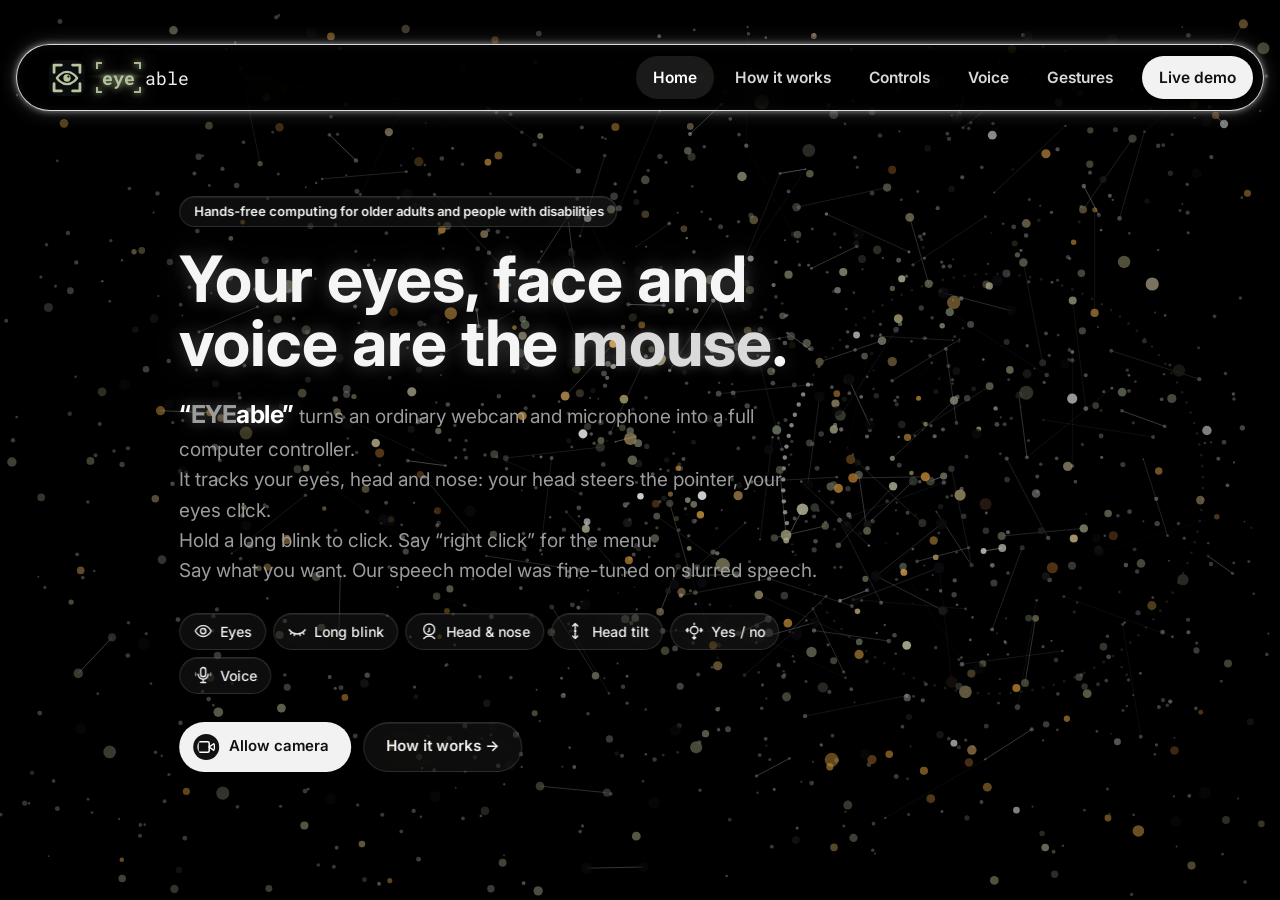
==== commit 599e55d8: "Add logo mark next to the wordmark in the nav; brand link goes home" ====
--- a/eyeable-frontend/eyeable-frontend/index.html
+++ b/eyeable-frontend/eyeable-frontend/index.html
@@ -47,7 +47,7 @@
 <div class="bgimg" aria-hidden="true"><i></i><i></i><i></i><i></i><i></i><i></i></div>
 <header class="top">
   <div class="wrap">
-    <a class="brand" href="#intro" data-go="intro" aria-label="[eye]able home"><span class="wordmark wm2" role="img" aria-label="[eye]able"><span class="wm2-eye"><i class="wc wc-tl"></i><i class="wc wc-tr"></i><i class="wc wc-bl"></i><i class="wc wc-br"></i><b>eye</b></span><span class="wm2-a">able</span></span></a>
+    <a class="brand" href="#intro" data-go="intro" aria-label="[eye]able home"><svg class="brand-mark" viewBox="0 0 64 64" aria-hidden="true" focusable="false"><rect width="64" height="64" rx="14" fill="#0B0C0D"/><g fill="none" stroke="#B7C59F" stroke-width="5" stroke-linecap="round" stroke-linejoin="round"><path d="M9 22V9h13M42 9h13v13M55 42v13H42M22 55H9V42"/><path d="M14 32s7.5-11 18-11 18 11 18 11-7.5 11-18 11-18-11-18-11Z" stroke-width="4"/></g><circle cx="32" cy="32" r="6.5" fill="#B7C59F"/><circle cx="34.5" cy="29.5" r="2" fill="#0B0C0D"/></svg><span class="wordmark wm2" role="img" aria-label="[eye]able"><span class="wm2-eye"><i class="wc wc-tl"></i><i class="wc wc-tr"></i><i class="wc wc-bl"></i><i class="wc wc-br"></i><b>eye</b></span><span class="wm2-a">able</span></span></a>
     <nav class="pagelinks" aria-label="Pages">
       <button data-page-go="0">Home</button><button data-page-go="1">How it works</button><button data-page-go="2">Controls</button><button data-page-go="3">Voice</button><button data-page-go="4">Gestures</button>
       <button class="nav-demo" id="tab-demo" data-go="demo" aria-selected="false">Live demo</button>
--- a/eyeable-frontend/eyeable-frontend/css/style.css
+++ b/eyeable-frontend/eyeable-frontend/css/style.css
@@ -1301,3 +1301,8 @@
 #demo .rail .lite details label:has(input[type=range]) input{flex:1 1 40px;min-width:40px}
 #demo .rail .lite details label:has(input[type=range]) span{flex:none;min-width:2.6em;text-align:right}
 #demo .rail .cam{min-height:120px}
+
+/* nav logo mark next to the wordmark; the whole brand link goes to the home page */
+.brand .brand-mark{width:36px;height:36px;flex:none;display:block;border-radius:9px}
+.brand:focus-visible{outline:2px solid #8FE36A;outline-offset:4px;border-radius:10px}
+@media (max-width:520px){.brand .brand-mark{width:30px;height:30px}}
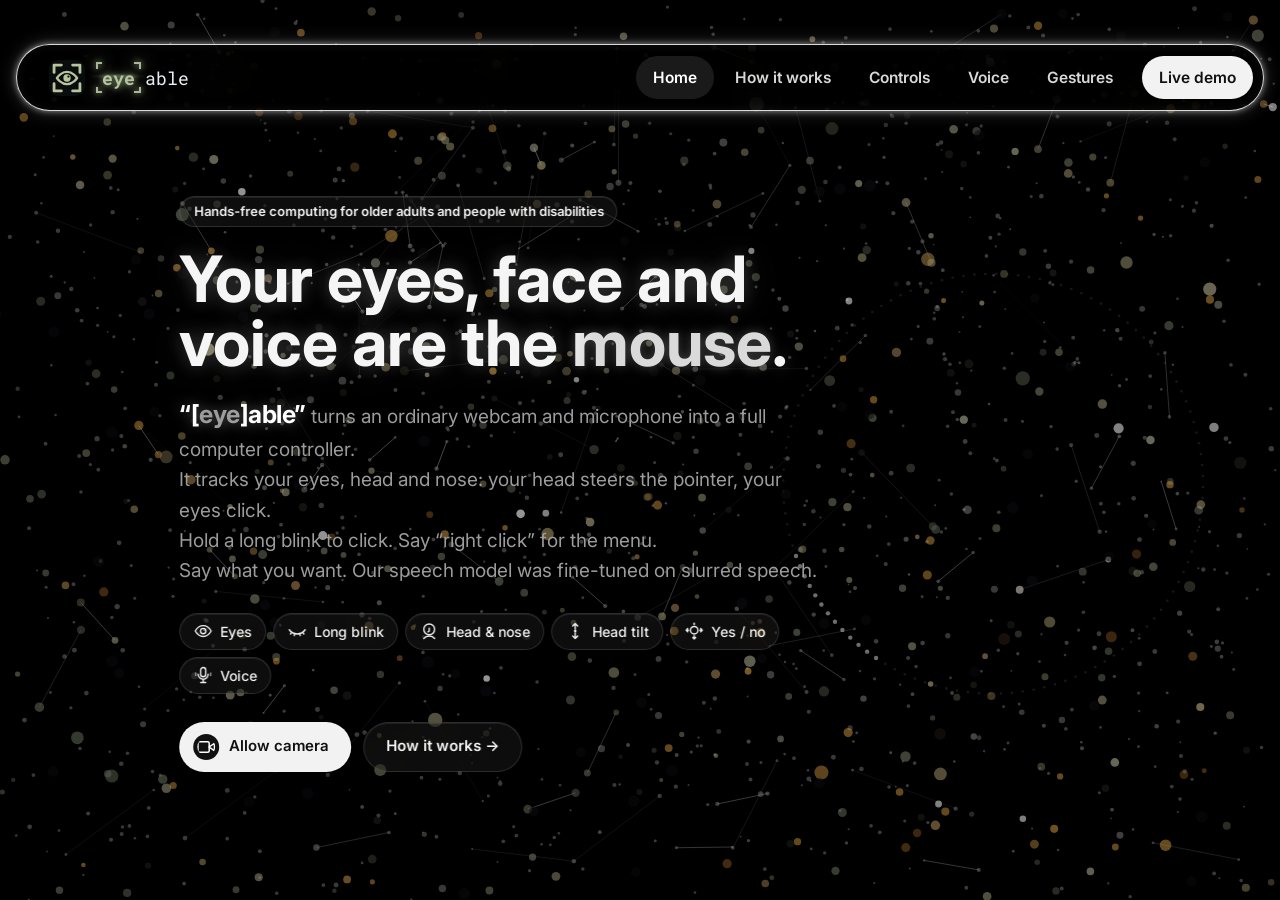
==== commit d397ade6: "README: v2 banner, who built what; landing page name as [eye]able" ====
--- a/eyeable-frontend/eyeable-frontend/index.html
+++ b/eyeable-frontend/eyeable-frontend/index.html
@@ -66,7 +66,7 @@
       <div>
         <div class="eyebrow">Hands-free computing for older adults and people with disabilities</div>
         <h1>Your eyes, face and voice are the <em>mouse</em>.</h1>
-        <p class="lead lead-lines"><span class="lead-name">&ldquo;<b>EYE</b>able&rdquo;</span> turns an ordinary webcam and microphone into a full computer controller.<br>
+        <p class="lead lead-lines"><span class="lead-name">&ldquo;[<b>eye</b>]able&rdquo;</span> turns an ordinary webcam and microphone into a full computer controller.<br>
           It tracks your eyes, head and nose: your head steers the pointer, your eyes click.<br>
           Hold a long blink to click. Say &ldquo;right click&rdquo; for the menu.<br>
           Say what you want. Our speech model was fine-tuned on slurred speech.</p>
